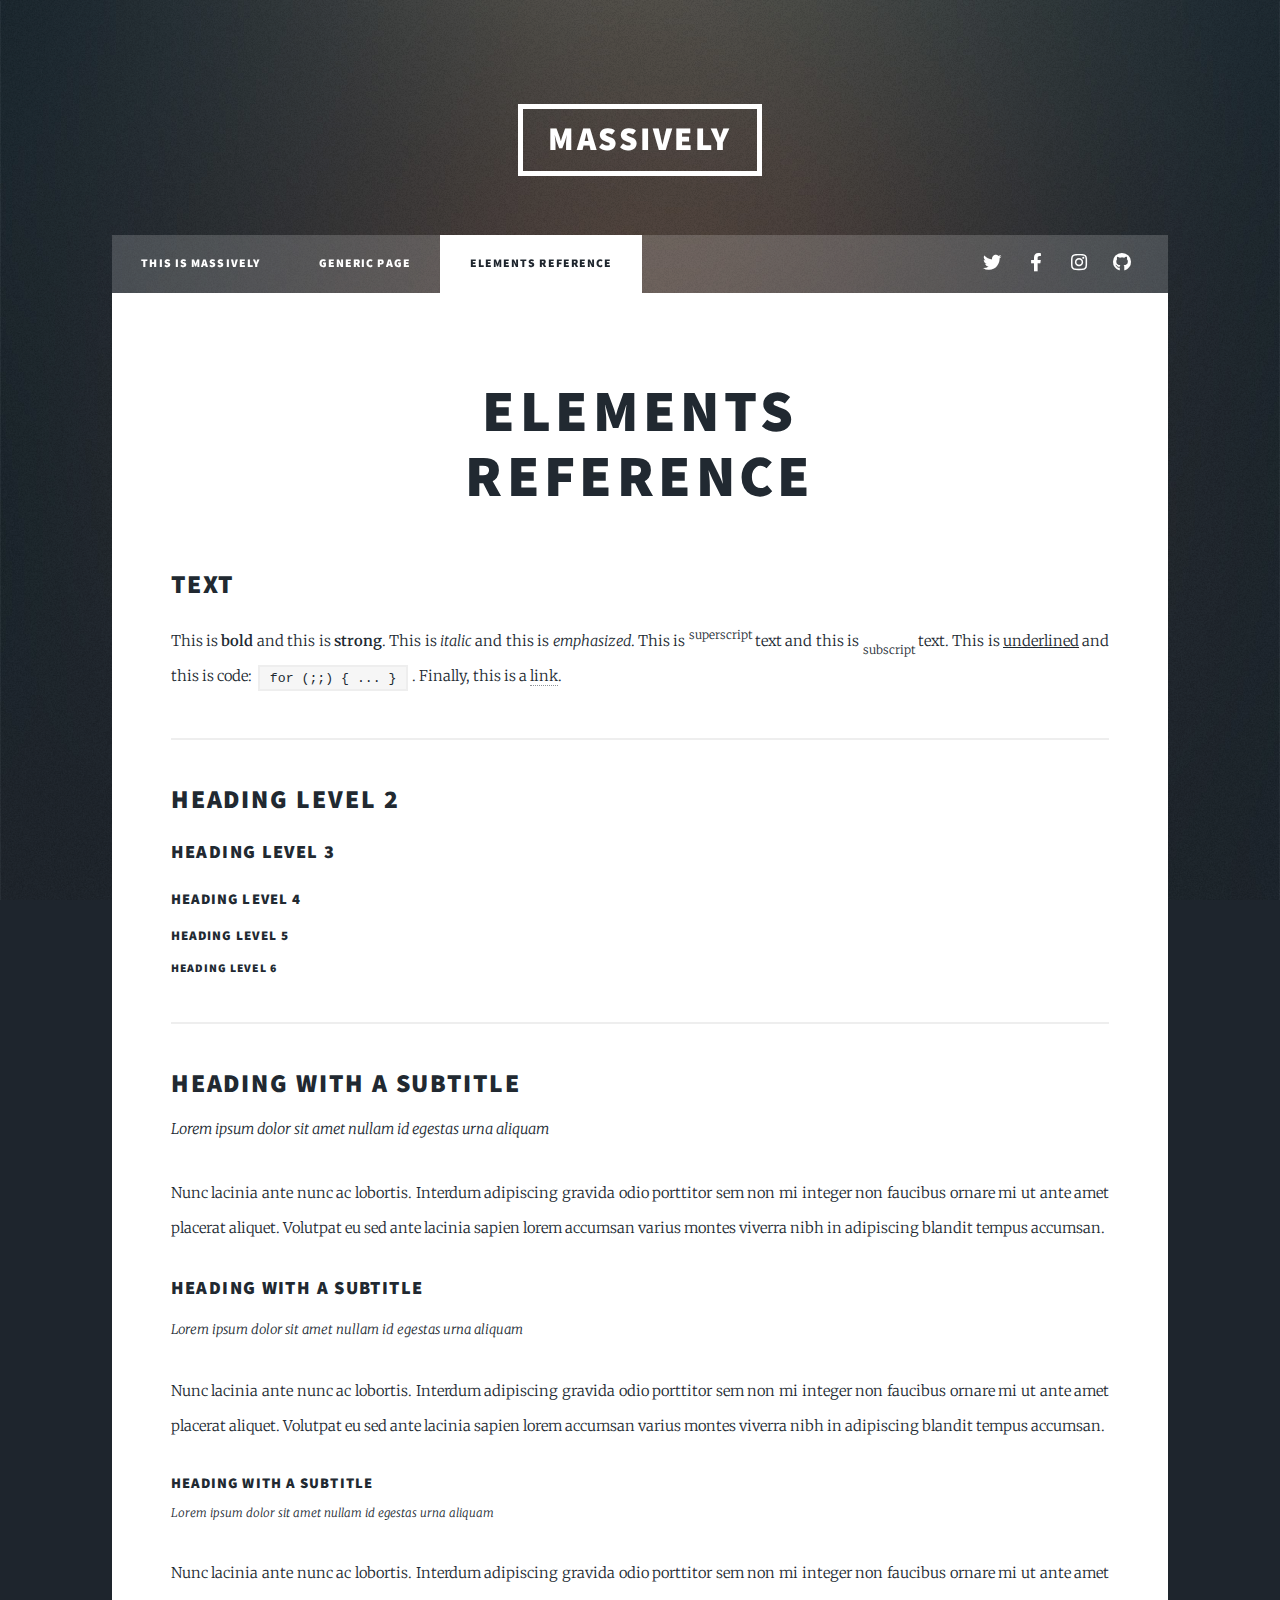
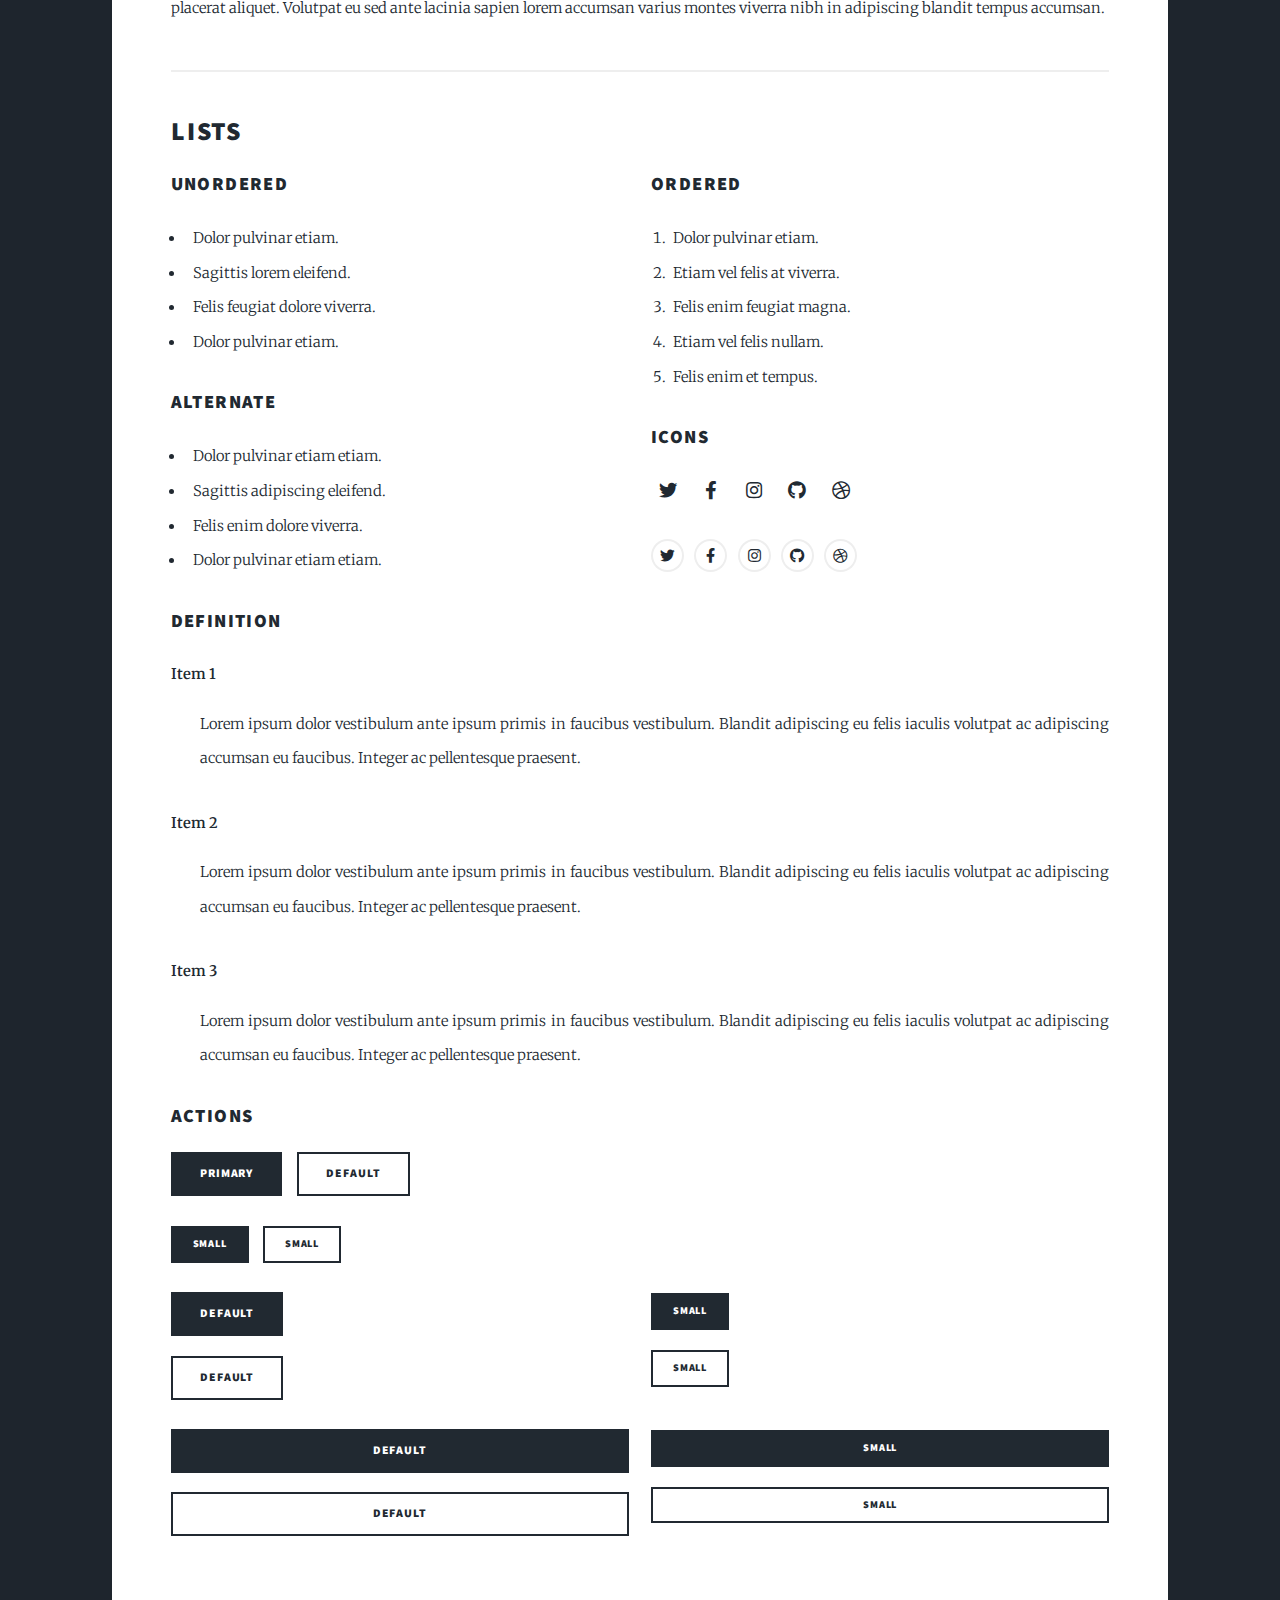
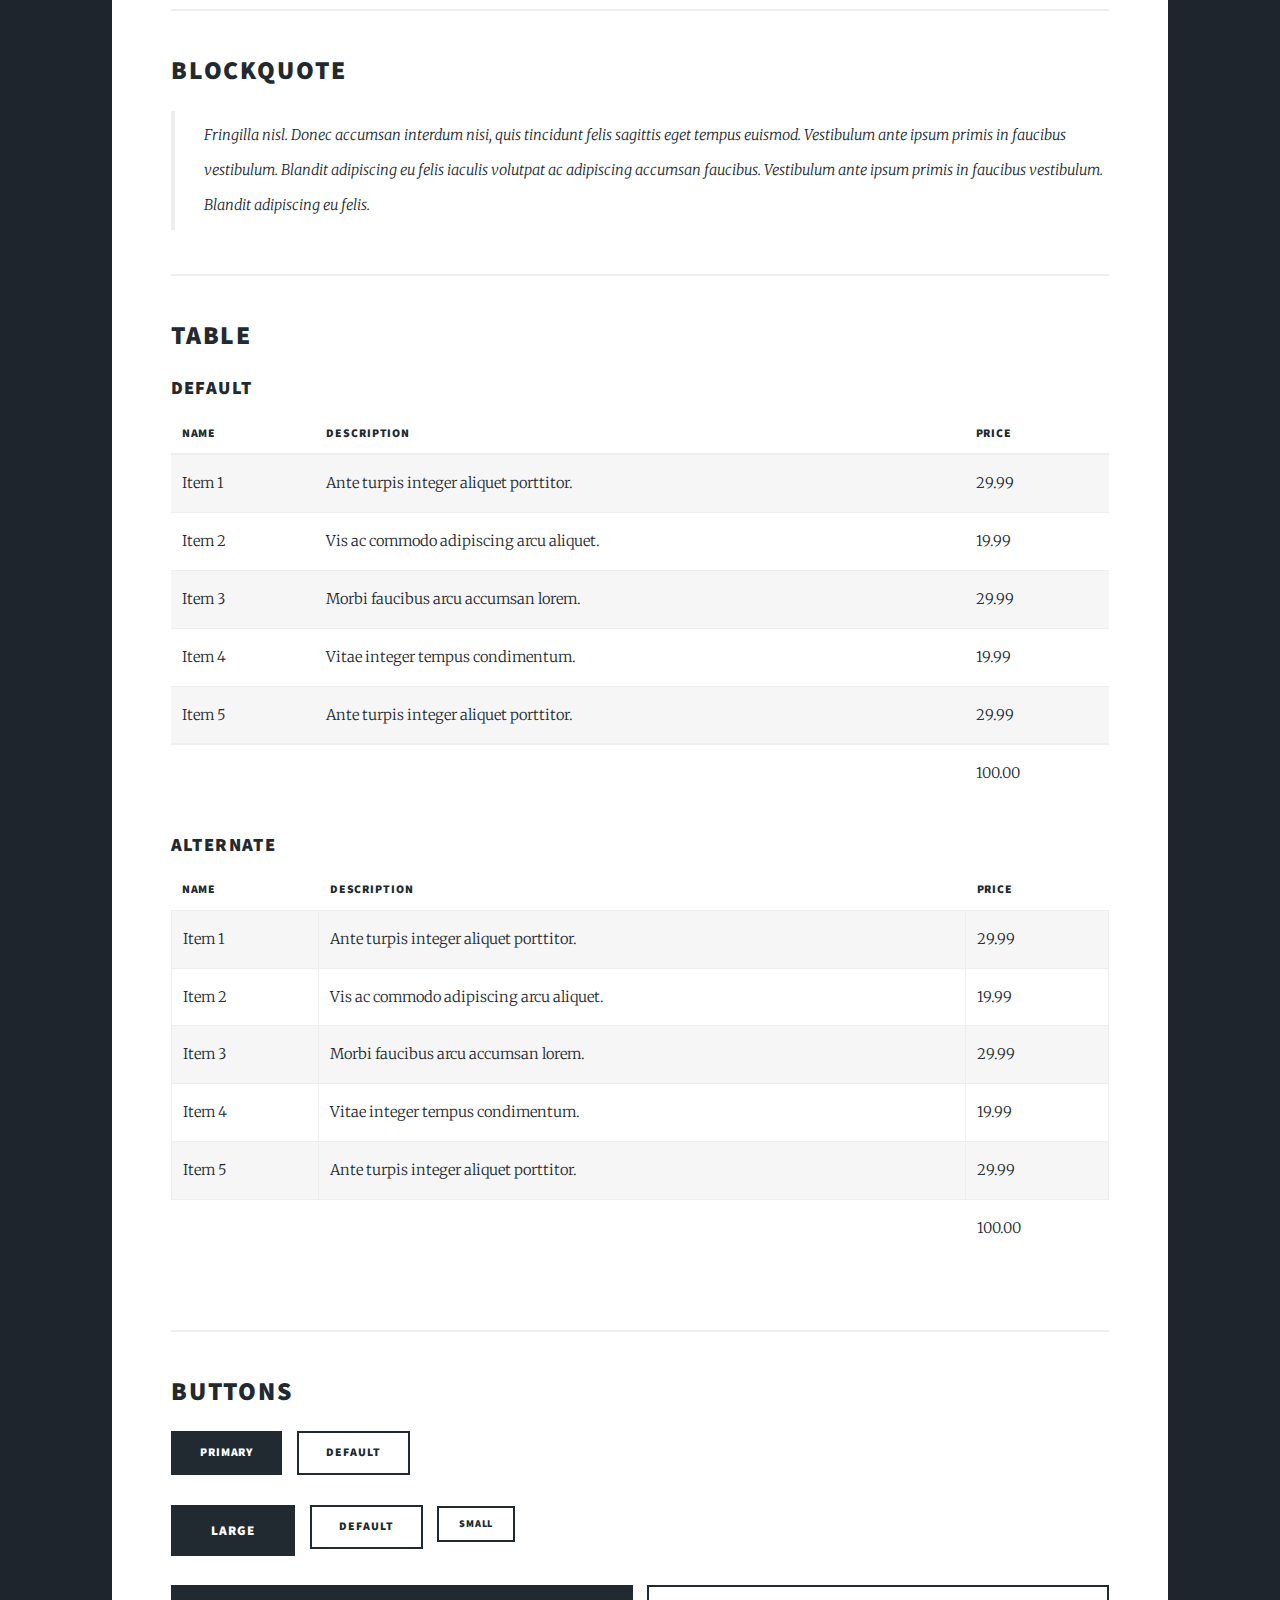
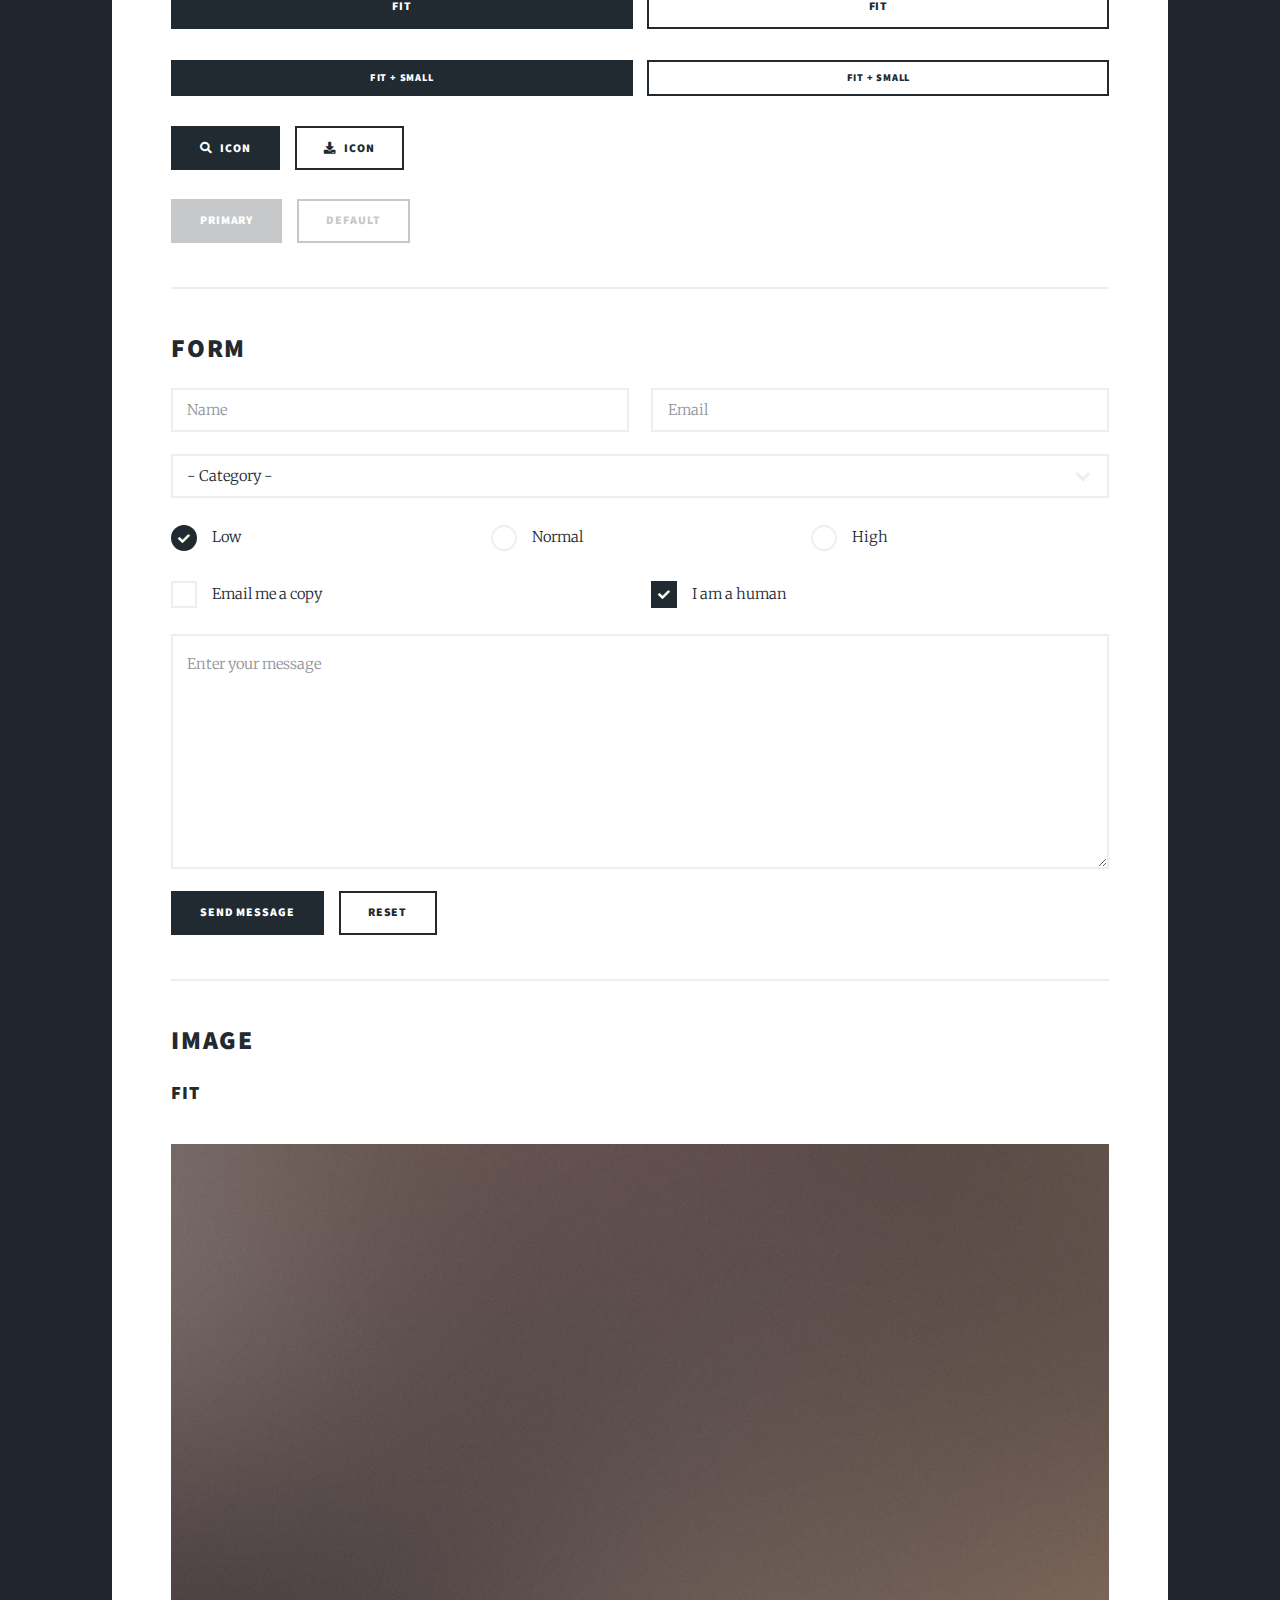
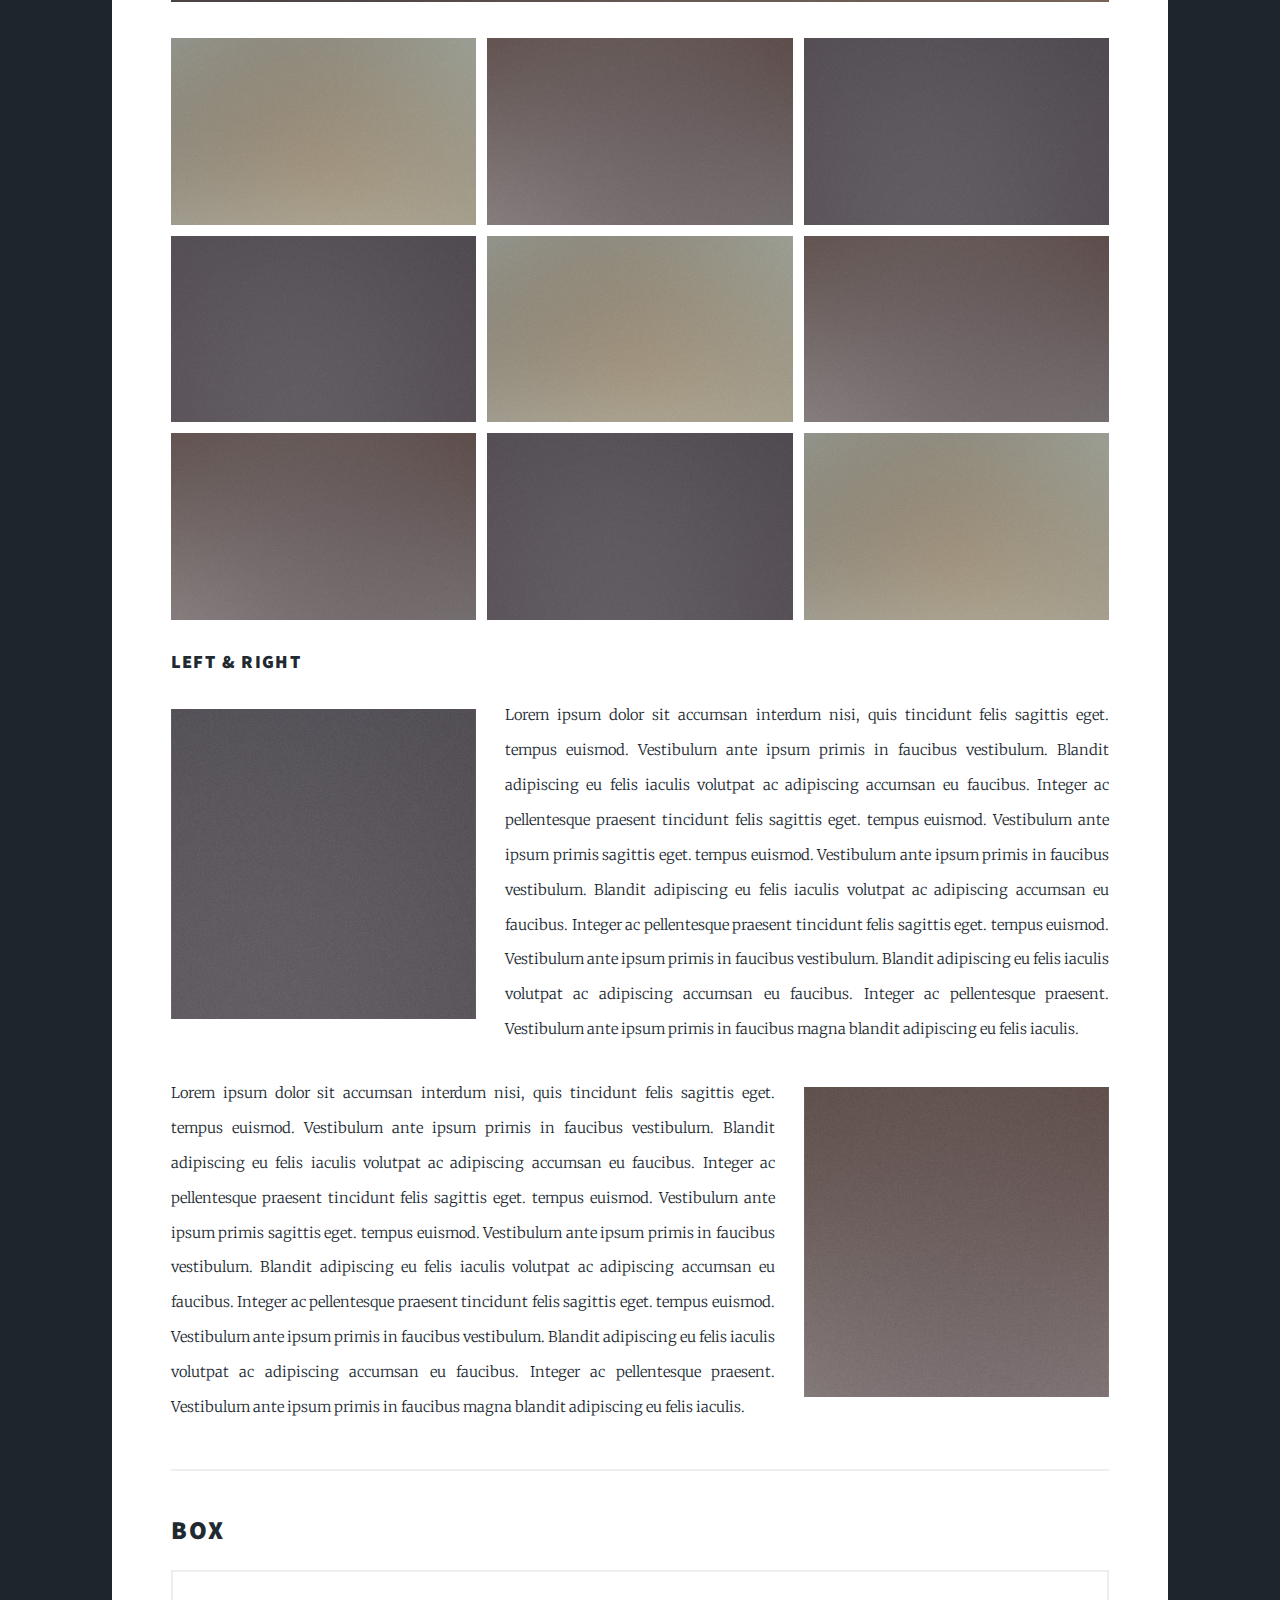
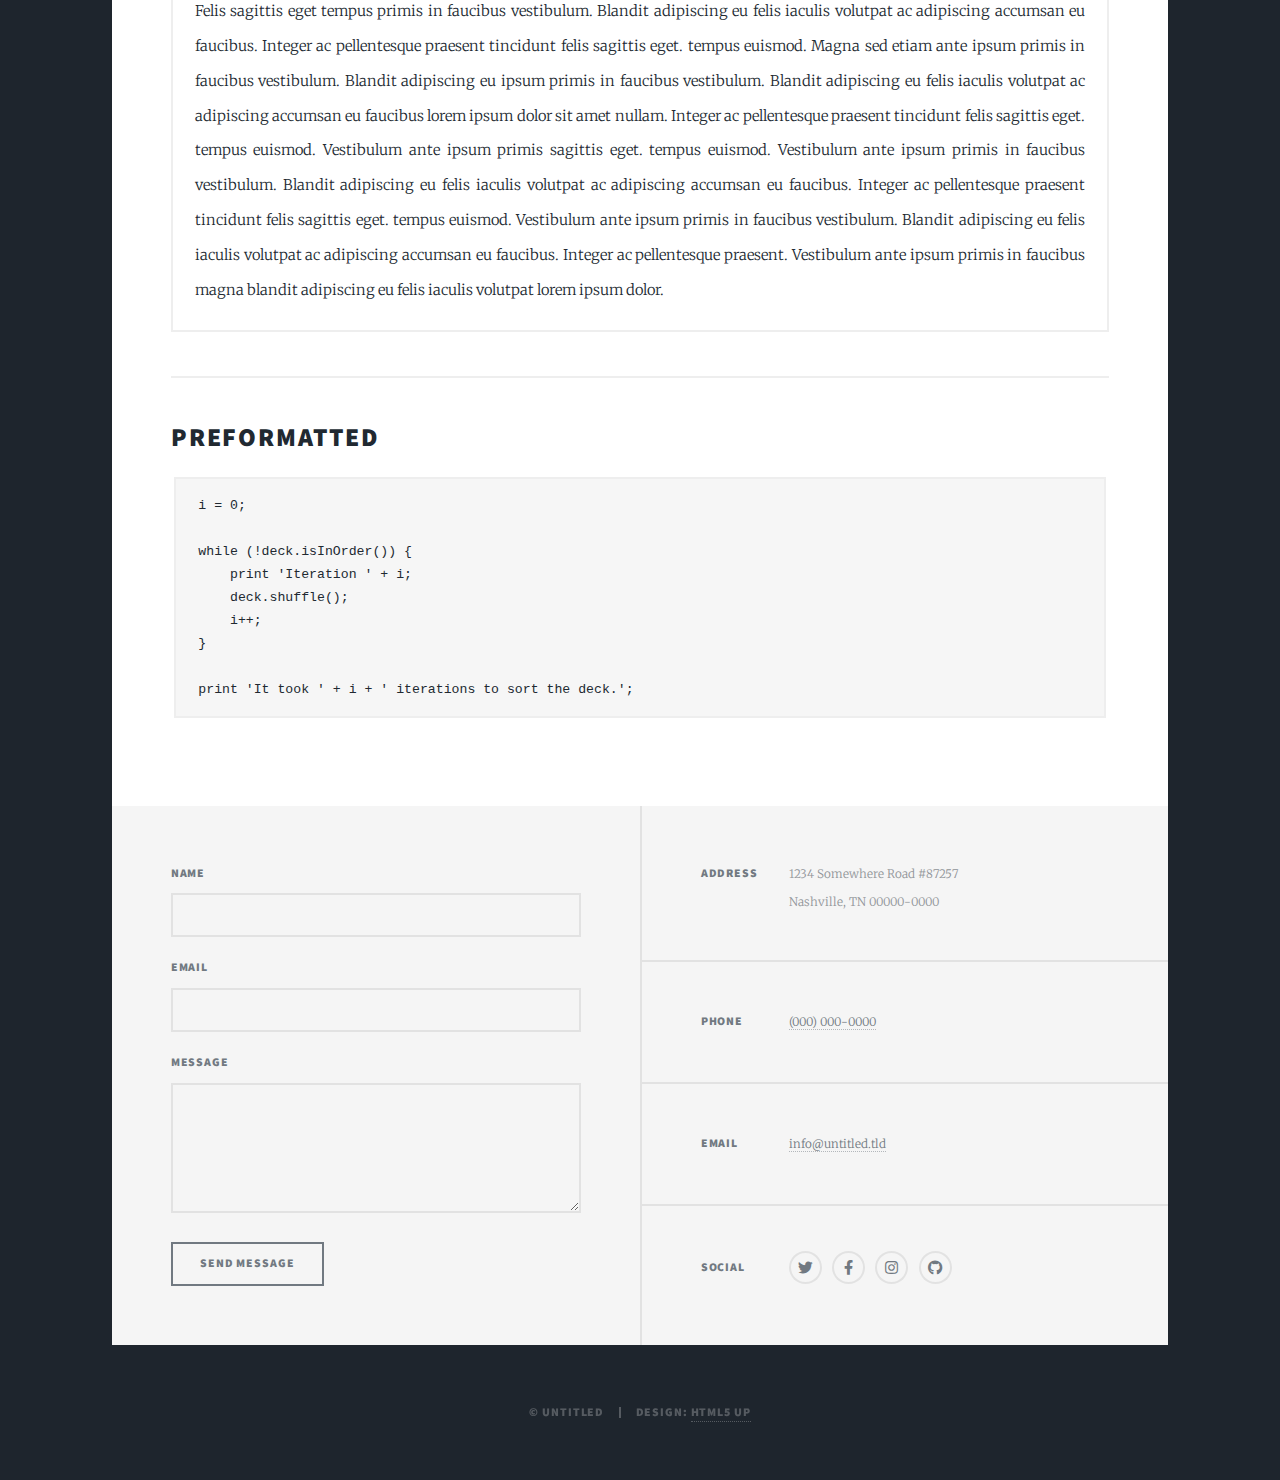
==== elements.html @ 0cedd5e0 "rebase" ====
<!DOCTYPE HTML>
<!--
	Massively by HTML5 UP
	html5up.net | @ajlkn
	Free for personal and commercial use under the CCA 3.0 license (html5up.net/license)
-->
<html>
	<head>
		<title>Elements Reference - Massively by HTML5 UP</title>
		<meta charset="utf-8" />
		<meta name="viewport" content="width=device-width, initial-scale=1, user-scalable=no" />
		<link rel="stylesheet" href="assets/css/main.css" />
		<noscript><link rel="stylesheet" href="assets/css/noscript.css" /></noscript>
	</head>
	<body class="is-preload">

		<!-- Wrapper -->
			<div id="wrapper">

				<!-- Header -->
					<header id="header">
						<a href="index.html" class="logo">Massively</a>
					</header>

				<!-- Nav -->
					<nav id="nav">
						<ul class="links">
							<li><a href="index.html">This is Massively</a></li>
							<li><a href="generic.html">Generic Page</a></li>
							<li class="active"><a href="elements.html">Elements Reference</a></li>
						</ul>
						<ul class="icons">
							<li><a href="#" class="icon brands fa-twitter"><span class="label">Twitter</span></a></li>
							<li><a href="#" class="icon brands fa-facebook-f"><span class="label">Facebook</span></a></li>
							<li><a href="#" class="icon brands fa-instagram"><span class="label">Instagram</span></a></li>
							<li><a href="#" class="icon brands fa-github"><span class="label">GitHub</span></a></li>
						</ul>
					</nav>

				<!-- Main -->
					<div id="main">

						<!-- Post -->
							<section class="post">
								<header class="major">
									<h1>Elements<br />
									Reference</h1>
								</header>

								<!-- Text stuff -->
									<h2>Text</h2>
									<p>This is <b>bold</b> and this is <strong>strong</strong>. This is <i>italic</i> and this is <em>emphasized</em>.
									This is <sup>superscript</sup> text and this is <sub>subscript</sub> text.
									This is <u>underlined</u> and this is code: <code>for (;;) { ... }</code>.
									Finally, this is a <a href="#">link</a>.</p>
									<hr />
									<h2>Heading Level 2</h2>
									<h3>Heading Level 3</h3>
									<h4>Heading Level 4</h4>
									<h5>Heading Level 5</h5>
									<h6>Heading Level 6</h6>
									<hr />
									<header>
										<h2>Heading with a Subtitle</h2>
										<p>Lorem ipsum dolor sit amet nullam id egestas urna aliquam</p>
									</header>
									<p>Nunc lacinia ante nunc ac lobortis. Interdum adipiscing gravida odio porttitor sem non mi integer non faucibus ornare mi ut ante amet placerat aliquet. Volutpat eu sed ante lacinia sapien lorem accumsan varius montes viverra nibh in adipiscing blandit tempus accumsan.</p>
									<header>
										<h3>Heading with a Subtitle</h3>
										<p>Lorem ipsum dolor sit amet nullam id egestas urna aliquam</p>
									</header>
									<p>Nunc lacinia ante nunc ac lobortis. Interdum adipiscing gravida odio porttitor sem non mi integer non faucibus ornare mi ut ante amet placerat aliquet. Volutpat eu sed ante lacinia sapien lorem accumsan varius montes viverra nibh in adipiscing blandit tempus accumsan.</p>
									<header>
										<h4>Heading with a Subtitle</h4>
										<p>Lorem ipsum dolor sit amet nullam id egestas urna aliquam</p>
									</header>
									<p>Nunc lacinia ante nunc ac lobortis. Interdum adipiscing gravida odio porttitor sem non mi integer non faucibus ornare mi ut ante amet placerat aliquet. Volutpat eu sed ante lacinia sapien lorem accumsan varius montes viverra nibh in adipiscing blandit tempus accumsan.</p>

									<hr />

								<!-- Lists -->
									<h2>Lists</h2>
									<div class="row">
										<div class="col-6 col-12-small">

											<h3>Unordered</h3>
											<ul>
												<li>Dolor pulvinar etiam.</li>
												<li>Sagittis lorem eleifend.</li>
												<li>Felis feugiat dolore viverra.</li>
												<li>Dolor pulvinar etiam.</li>
											</ul>

											<h3>Alternate</h3>
											<ul class="alt">
												<li>Dolor pulvinar etiam etiam.</li>
												<li>Sagittis adipiscing eleifend.</li>
												<li>Felis enim dolore viverra.</li>
												<li>Dolor pulvinar etiam etiam.</li>
											</ul>

										</div>
										<div class="col-6 col-12-small">

											<h3>Ordered</h3>
											<ol>
												<li>Dolor pulvinar etiam.</li>
												<li>Etiam vel felis at viverra.</li>
												<li>Felis enim feugiat magna.</li>
												<li>Etiam vel felis nullam.</li>
												<li>Felis enim et tempus.</li>
											</ol>

											<h3>Icons</h3>
											<ul class="icons">
												<li><a href="#" class="icon brands fa-twitter"><span class="label">Twitter</span></a></li>
												<li><a href="#" class="icon brands fa-facebook-f"><span class="label">Facebook</span></a></li>
												<li><a href="#" class="icon brands fa-instagram"><span class="label">Instagram</span></a></li>
												<li><a href="#" class="icon brands fa-github"><span class="label">Github</span></a></li>
												<li><a href="#" class="icon brands fa-dribbble"><span class="label">Dribbble</span></a></li>
											</ul>
											<ul class="icons alt">
												<li><a href="#" class="icon brands alt fa-twitter"><span class="label">Twitter</span></a></li>
												<li><a href="#" class="icon brands alt fa-facebook-f"><span class="label">Facebook</span></a></li>
												<li><a href="#" class="icon brands alt fa-instagram"><span class="label">Instagram</span></a></li>
												<li><a href="#" class="icon brands alt fa-github"><span class="label">Github</span></a></li>
												<li><a href="#" class="icon brands alt fa-dribbble"><span class="label">Dribbble</span></a></li>
											</ul>

										</div>
									</div>
									<h3>Definition</h3>
									<dl>
										<dt>Item 1</dt>
										<dd>
											<p>Lorem ipsum dolor vestibulum ante ipsum primis in faucibus vestibulum. Blandit adipiscing eu felis iaculis volutpat ac adipiscing accumsan eu faucibus. Integer ac pellentesque praesent.</p>
										</dd>
										<dt>Item 2</dt>
										<dd>
											<p>Lorem ipsum dolor vestibulum ante ipsum primis in faucibus vestibulum. Blandit adipiscing eu felis iaculis volutpat ac adipiscing accumsan eu faucibus. Integer ac pellentesque praesent.</p>
										</dd>
										<dt>Item 3</dt>
										<dd>
											<p>Lorem ipsum dolor vestibulum ante ipsum primis in faucibus vestibulum. Blandit adipiscing eu felis iaculis volutpat ac adipiscing accumsan eu faucibus. Integer ac pellentesque praesent.</p>
										</dd>
									</dl>

									<h3>Actions</h3>
									<ul class="actions">
										<li><a href="#" class="button primary">Primary</a></li>
										<li><a href="#" class="button">Default</a></li>
									</ul>
									<ul class="actions small">
										<li><a href="#" class="button primary small">Small</a></li>
										<li><a href="#" class="button small">Small</a></li>
									</ul>
									<div class="row">
										<div class="col-6 col-12-small">
											<ul class="actions stacked">
												<li><a href="#" class="button primary">Default</a></li>
												<li><a href="#" class="button">Default</a></li>
											</ul>
										</div>
										<div class="col-6 col-12-small">
											<ul class="actions stacked">
												<li><a href="#" class="button primary small">Small</a></li>
												<li><a href="#" class="button small">Small</a></li>
											</ul>
										</div>
									</div>
									<div class="row">
										<div class="col-6 col-12-small">
											<ul class="actions stacked">
												<li><a href="#" class="button primary fit">Default</a></li>
												<li><a href="#" class="button fit">Default</a></li>
											</ul>
										</div>
										<div class="col-6 col-12-small">
											<ul class="actions stacked">
												<li><a href="#" class="button primary small fit">Small</a></li>
												<li><a href="#" class="button small fit">Small</a></li>
											</ul>
										</div>
									</div>

									<hr />

								<!-- Blockquote -->
									<h2>Blockquote</h2>
									<blockquote>Fringilla nisl. Donec accumsan interdum nisi, quis tincidunt felis sagittis eget tempus euismod. Vestibulum ante ipsum primis in faucibus vestibulum. Blandit adipiscing eu felis iaculis volutpat ac adipiscing accumsan faucibus. Vestibulum ante ipsum primis in faucibus vestibulum. Blandit adipiscing eu felis.</blockquote>

									<hr />

								<!-- Table -->
									<h2>Table</h2>

									<h3>Default</h3>
									<div class="table-wrapper">
										<table>
											<thead>
												<tr>
													<th>Name</th>
													<th>Description</th>
													<th>Price</th>
												</tr>
											</thead>
											<tbody>
												<tr>
													<td>Item 1</td>
													<td>Ante turpis integer aliquet porttitor.</td>
													<td>29.99</td>
												</tr>
												<tr>
													<td>Item 2</td>
													<td>Vis ac commodo adipiscing arcu aliquet.</td>
													<td>19.99</td>
												</tr>
												<tr>
													<td>Item 3</td>
													<td> Morbi faucibus arcu accumsan lorem.</td>
													<td>29.99</td>
												</tr>
												<tr>
													<td>Item 4</td>
													<td>Vitae integer tempus condimentum.</td>
													<td>19.99</td>
												</tr>
												<tr>
													<td>Item 5</td>
													<td>Ante turpis integer aliquet porttitor.</td>
													<td>29.99</td>
												</tr>
											</tbody>
											<tfoot>
												<tr>
													<td colspan="2"></td>
													<td>100.00</td>
												</tr>
											</tfoot>
										</table>
									</div>

									<h3>Alternate</h3>
									<div class="table-wrapper">
										<table class="alt">
											<thead>
												<tr>
													<th>Name</th>
													<th>Description</th>
													<th>Price</th>
												</tr>
											</thead>
											<tbody>
												<tr>
													<td>Item 1</td>
													<td>Ante turpis integer aliquet porttitor.</td>
													<td>29.99</td>
												</tr>
												<tr>
													<td>Item 2</td>
													<td>Vis ac commodo adipiscing arcu aliquet.</td>
													<td>19.99</td>
												</tr>
												<tr>
													<td>Item 3</td>
													<td> Morbi faucibus arcu accumsan lorem.</td>
													<td>29.99</td>
												</tr>
												<tr>
													<td>Item 4</td>
													<td>Vitae integer tempus condimentum.</td>
													<td>19.99</td>
												</tr>
												<tr>
													<td>Item 5</td>
													<td>Ante turpis integer aliquet porttitor.</td>
													<td>29.99</td>
												</tr>
											</tbody>
											<tfoot>
												<tr>
													<td colspan="2"></td>
													<td>100.00</td>
												</tr>
											</tfoot>
										</table>
									</div>

									<hr />

								<!-- Buttons -->
									<h2>Buttons</h2>
									<ul class="actions">
										<li><a href="#" class="button primary">Primary</a></li>
										<li><a href="#" class="button">Default</a></li>
									</ul>
									<ul class="actions">
										<li><a href="#" class="button primary large">Large</a></li>
										<li><a href="#" class="button">Default</a></li>
										<li><a href="#" class="button small">Small</a></li>
									</ul>
									<ul class="actions fit">
										<li><a href="#" class="button primary fit">Fit</a></li>
										<li><a href="#" class="button fit">Fit</a></li>
									</ul>
									<ul class="actions fit small">
										<li><a href="#" class="button primary fit small">Fit + Small</a></li>
										<li><a href="#" class="button fit small">Fit + Small</a></li>
									</ul>
									<ul class="actions">
										<li><a href="#" class="button primary icon solid fa-search">Icon</a></li>
										<li><a href="#" class="button icon solid fa-download">Icon</a></li>
									</ul>
									<ul class="actions">
										<li><span class="button primary disabled">Primary</span></li>
										<li><span class="button disabled">Default</span></li>
									</ul>

									<hr />

								<!-- Form -->
									<h2>Form</h2>

									<form method="post" action="#">
										<div class="row gtr-uniform">
											<div class="col-6 col-12-xsmall">
												<input type="text" name="demo-name" id="demo-name" value="" placeholder="Name" />
											</div>
											<div class="col-6 col-12-xsmall">
												<input type="email" name="demo-email" id="demo-email" value="" placeholder="Email" />
											</div>
											<!-- Break -->
											<div class="col-12">
												<select name="demo-category" id="demo-category">
													<option value="">- Category -</option>
													<option value="1">Manufacturing</option>
													<option value="1">Shipping</option>
													<option value="1">Administration</option>
													<option value="1">Human Resources</option>
												</select>
											</div>
											<!-- Break -->
											<div class="col-4 col-12-small">
												<input type="radio" id="demo-priority-low" name="demo-priority" checked>
												<label for="demo-priority-low">Low</label>
											</div>
											<div class="col-4 col-12-small">
												<input type="radio" id="demo-priority-normal" name="demo-priority">
												<label for="demo-priority-normal">Normal</label>
											</div>
											<div class="col-4 col-12-small">
												<input type="radio" id="demo-priority-high" name="demo-priority">
												<label for="demo-priority-high">High</label>
											</div>
											<!-- Break -->
											<div class="col-6 col-12-small">
												<input type="checkbox" id="demo-copy" name="demo-copy">
												<label for="demo-copy">Email me a copy</label>
											</div>
											<div class="col-6 col-12-small">
												<input type="checkbox" id="demo-human" name="demo-human" checked>
												<label for="demo-human">I am a human</label>
											</div>
											<!-- Break -->
											<div class="col-12">
												<textarea name="demo-message" id="demo-message" placeholder="Enter your message" rows="6"></textarea>
											</div>
											<!-- Break -->
											<div class="col-12">
												<ul class="actions">
													<li><input type="submit" value="Send Message" class="primary" /></li>
													<li><input type="reset" value="Reset" /></li>
												</ul>
											</div>
										</div>
									</form>

									<hr />

								<!-- Image -->
									<h2>Image</h2>

									<h3>Fit</h3>
									<span class="image fit"><img src="images/pic01.jpg" alt="" /></span>
									<div class="box alt">
										<div class="row gtr-50 gtr-uniform">
											<div class="col-4"><span class="image fit"><img src="images/pic02.jpg" alt="" /></span></div>
											<div class="col-4"><span class="image fit"><img src="images/pic03.jpg" alt="" /></span></div>
											<div class="col-4"><span class="image fit"><img src="images/pic04.jpg" alt="" /></span></div>
											<!-- Break -->
											<div class="col-4"><span class="image fit"><img src="images/pic04.jpg" alt="" /></span></div>
											<div class="col-4"><span class="image fit"><img src="images/pic02.jpg" alt="" /></span></div>
											<div class="col-4"><span class="image fit"><img src="images/pic03.jpg" alt="" /></span></div>
											<!-- Break -->
											<div class="col-4"><span class="image fit"><img src="images/pic03.jpg" alt="" /></span></div>
											<div class="col-4"><span class="image fit"><img src="images/pic04.jpg" alt="" /></span></div>
											<div class="col-4"><span class="image fit"><img src="images/pic02.jpg" alt="" /></span></div>
										</div>
									</div>

									<h3>Left &amp; Right</h3>
									<p><span class="image left"><img src="images/pic08.jpg" alt="" /></span>Lorem ipsum dolor sit accumsan interdum nisi, quis tincidunt felis sagittis eget. tempus euismod. Vestibulum ante ipsum primis in faucibus vestibulum. Blandit adipiscing eu felis iaculis volutpat ac adipiscing accumsan eu faucibus. Integer ac pellentesque praesent tincidunt felis sagittis eget. tempus euismod. Vestibulum ante ipsum primis sagittis eget. tempus euismod. Vestibulum ante ipsum primis in faucibus vestibulum. Blandit adipiscing eu felis iaculis volutpat ac adipiscing accumsan eu faucibus. Integer ac pellentesque praesent tincidunt felis sagittis eget. tempus euismod. Vestibulum ante ipsum primis in faucibus vestibulum. Blandit adipiscing eu felis iaculis volutpat ac adipiscing accumsan eu faucibus. Integer ac pellentesque praesent. Vestibulum ante ipsum primis in faucibus magna blandit adipiscing eu felis iaculis.</p>
									<p><span class="image right"><img src="images/pic09.jpg" alt="" /></span>Lorem ipsum dolor sit accumsan interdum nisi, quis tincidunt felis sagittis eget. tempus euismod. Vestibulum ante ipsum primis in faucibus vestibulum. Blandit adipiscing eu felis iaculis volutpat ac adipiscing accumsan eu faucibus. Integer ac pellentesque praesent tincidunt felis sagittis eget. tempus euismod. Vestibulum ante ipsum primis sagittis eget. tempus euismod. Vestibulum ante ipsum primis in faucibus vestibulum. Blandit adipiscing eu felis iaculis volutpat ac adipiscing accumsan eu faucibus. Integer ac pellentesque praesent tincidunt felis sagittis eget. tempus euismod. Vestibulum ante ipsum primis in faucibus vestibulum. Blandit adipiscing eu felis iaculis volutpat ac adipiscing accumsan eu faucibus. Integer ac pellentesque praesent. Vestibulum ante ipsum primis in faucibus magna blandit adipiscing eu felis iaculis.</p>

									<hr />

								<!-- Box -->
									<h2>Box</h2>
									<div class="box">
										<p>Felis sagittis eget tempus primis in faucibus vestibulum. Blandit adipiscing eu felis iaculis volutpat ac adipiscing accumsan eu faucibus. Integer ac pellentesque praesent tincidunt felis sagittis eget. tempus euismod. Magna sed etiam ante ipsum primis in faucibus vestibulum. Blandit adipiscing eu ipsum primis in faucibus vestibulum. Blandit adipiscing eu felis iaculis volutpat ac adipiscing accumsan eu faucibus lorem ipsum dolor sit amet nullam. Integer ac pellentesque praesent tincidunt felis sagittis eget. tempus euismod. Vestibulum ante ipsum primis sagittis eget. tempus euismod. Vestibulum ante ipsum primis in faucibus vestibulum. Blandit adipiscing eu felis iaculis volutpat ac adipiscing accumsan eu faucibus. Integer ac pellentesque praesent tincidunt felis sagittis eget. tempus euismod. Vestibulum ante ipsum primis in faucibus vestibulum. Blandit adipiscing eu felis iaculis volutpat ac adipiscing accumsan eu faucibus. Integer ac pellentesque praesent. Vestibulum ante ipsum primis in faucibus magna blandit adipiscing eu felis iaculis volutpat lorem ipsum dolor.</p>
									</div>

									<hr />

								<!-- Preformatted Code -->
									<h2>Preformatted</h2>
									<pre><code>i = 0;

while (!deck.isInOrder()) {
    print 'Iteration ' + i;
    deck.shuffle();
    i++;
}

print 'It took ' + i + ' iterations to sort the deck.';
</code></pre>

							</section>

					</div>

				<!-- Footer -->
					<footer id="footer">
						<section>
							<form method="post" action="#">
								<div class="fields">
									<div class="field">
										<label for="name">Name</label>
										<input type="text" name="name" id="name" />
									</div>
									<div class="field">
										<label for="email">Email</label>
										<input type="text" name="email" id="email" />
									</div>
									<div class="field">
										<label for="message">Message</label>
										<textarea name="message" id="message" rows="3"></textarea>
									</div>
								</div>
								<ul class="actions">
									<li><input type="submit" value="Send Message" /></li>
								</ul>
							</form>
						</section>
						<section class="split contact">
							<section class="alt">
								<h3>Address</h3>
								<p>1234 Somewhere Road #87257<br />
								Nashville, TN 00000-0000</p>
							</section>
							<section>
								<h3>Phone</h3>
								<p><a href="#">(000) 000-0000</a></p>
							</section>
							<section>
								<h3>Email</h3>
								<p><a href="#">info@untitled.tld</a></p>
							</section>
							<section>
								<h3>Social</h3>
								<ul class="icons alt">
									<li><a href="#" class="icon brands alt fa-twitter"><span class="label">Twitter</span></a></li>
									<li><a href="#" class="icon brands alt fa-facebook-f"><span class="label">Facebook</span></a></li>
									<li><a href="#" class="icon brands alt fa-instagram"><span class="label">Instagram</span></a></li>
									<li><a href="#" class="icon brands alt fa-github"><span class="label">GitHub</span></a></li>
								</ul>
							</section>
						</section>
					</footer>

				<!-- Copyright -->
					<div id="copyright">
						<ul><li>&copy; Untitled</li><li>Design: <a href="https://html5up.net">HTML5 UP</a></li></ul>
					</div>

			</div>

		<!-- Scripts -->
			<script src="assets/js/jquery.min.js"></script>
			<script src="assets/js/jquery.scrollex.min.js"></script>
			<script src="assets/js/jquery.scrolly.min.js"></script>
			<script src="assets/js/browser.min.js"></script>
			<script src="assets/js/breakpoints.min.js"></script>
			<script src="assets/js/util.js"></script>
			<script src="assets/js/main.js"></script>

	</body>
</html>
---- assets/css/main.css ----
@import url(fontawesome-all.min.css);
@import url("https://fonts.googleapis.com/css?family=Merriweather:300,700,300italic,700italic|Source+Sans+Pro:900");

/*
	Massively by HTML5 UP
	html5up.net | @ajlkn
	Free for personal and commercial use under the CCA 3.0 license (html5up.net/license)
*/

html, body, div, span, applet, object,
iframe, h1, h2, h3, h4, h5, h6, p, blockquote,
pre, a, abbr, acronym, address, big, cite,
code, del, dfn, em, img, ins, kbd, q, s, samp,
small, strike, strong, sub, sup, tt, var, b,
u, i, center, dl, dt, dd, ol, ul, li, fieldset,
form, label, legend, table, caption, tbody,
tfoot, thead, tr, th, td, article, aside,
canvas, details, embed, figure, figcaption,
footer, header, hgroup, menu, nav, output, ruby,
section, summary, time, mark, audio, video {
	margin: 0;
	padding: 0;
	border: 0;
	font-size: 100%;
	font: inherit;
	vertical-align: baseline;}

article, aside, details, figcaption, figure,
footer, header, hgroup, menu, nav, section {
	display: block;}

body {
	line-height: 1;
}

ol, ul {
	list-style: none;
}

blockquote, q {
	quotes: none;
}

	blockquote:before, blockquote:after, q:before, q:after {
		content: '';
		content: none;
	}

table {
	border-collapse: collapse;
	border-spacing: 0;
}

body {
	-webkit-text-size-adjust: none;
}

mark {
	background-color: transparent;
	color: inherit;
}

input::-moz-focus-inner {
	border: 0;
	padding: 0;
}

input, select, textarea {
	-moz-appearance: none;
	-webkit-appearance: none;
	-ms-appearance: none;
	appearance: none;
}

/* Basic */

	@-ms-viewport {
		width: device-width;
	}

	body {
		-ms-overflow-style: scrollbar;
	}

	@media screen and (max-width: 480px) {

		html, body {
			min-width: 320px;
		}

	}

	html {
		box-sizing: border-box;
	}

	*, *:before, *:after {
		box-sizing: inherit;
	}

	body {
		background-color: #1e252d;
	}

		body.is-preload *, body.is-preload *:before, body.is-preload *:after {
			-moz-animation: none !important;
			-webkit-animation: none !important;
			-ms-animation: none !important;
			animation: none !important;
			-moz-transition: none !important;
			-webkit-transition: none !important;
			-ms-transition: none !important;
			transition: none !important;
		}

/* Type */

	html {
		font-size: 16pt;
	}

		@media screen and (max-width: 1680px) {

			html {
				font-size: 12pt;
			}

		}

		@media screen and (max-width: 1280px) {

			html {
				font-size: 11pt;
			}

		}

		@media screen and (max-width: 360px) {

			html {
				font-size: 10pt;
			}

		}

	body {
		color: #212931;
	}

	body, input, select, textarea {
		font-family: "Merriweather", Georgia, serif;
		font-weight: 300;
		font-size: 1rem;
		line-height: 2.375;
	}

	a {
		-moz-transition: color 0.2s ease-in-out, background-color 0.2s ease-in-out, border-color 0.2s ease-in-out, box-shadow 0.2s ease-in-out;
		-webkit-transition: color 0.2s ease-in-out, background-color 0.2s ease-in-out, border-color 0.2s ease-in-out, box-shadow 0.2s ease-in-out;
		-ms-transition: color 0.2s ease-in-out, background-color 0.2s ease-in-out, border-color 0.2s ease-in-out, box-shadow 0.2s ease-in-out;
		transition: color 0.2s ease-in-out, background-color 0.2s ease-in-out, border-color 0.2s ease-in-out, box-shadow 0.2s ease-in-out;
		border-bottom: dotted 1px;
		text-decoration: none;
	}

		a:hover {
			border-bottom-color: transparent;
		}

	strong, b {
		font-weight: 600;
	}

	em, i {
		font-style: italic;
	}

	p {
		text-align: justify;
		margin: 0 0 2rem 0;
	}

	h1, h2, h3, h4, h5, h6 {
		font-family: "Source Sans Pro", Helvetica, sans-serif;
		font-weight: 900;
		line-height: 1.5;
		letter-spacing: 0.075em;
		text-transform: uppercase;
		margin: 0 0 1rem 0;
	}

		h1 a, h2 a, h3 a, h4 a, h5 a, h6 a {
			border-bottom: 0;
			color: inherit;
			text-decoration: none;
		}

	h1 {
		font-size: 4rem;
		line-height: 1.1;
		margin: 0 0 2rem 0;
	}

	h2 {
		font-size: 1.75rem;
		line-height: 1.3;
		margin: 0 0 1.5rem 0;
	}

	h3 {
		font-size: 1.25rem;
		margin: 0 0 1.5rem 0;
	}

	h4 {
		font-size: 1rem;
	}

	h5 {
		font-size: 0.9rem;
	}

	h6 {
		font-size: 0.8rem;
	}

	sub {
		font-size: 0.8rem;
		position: relative;
		top: 0.5rem;
	}

	sup {
		font-size: 0.8rem;
		position: relative;
		top: -0.5rem;
	}

	blockquote {
		border-left: solid 4px;
		font-style: italic;
		margin: 0 0 2rem 0;
		padding: 0.5rem 0 0.5rem 2rem;
	}

	code {
		border: solid 2px;
		font-family: "Courier New", monospace;
		font-size: 0.9rem;
		margin: 0 0.25rem;
		padding: 0.25rem 0.65rem;
	}

	pre {
		-webkit-overflow-scrolling: touch;
		font-family: "Courier New", monospace;
		font-size: 0.9rem;
		margin: 0 0 2rem 0;
	}

		pre code {
			display: block;
			line-height: 1.75;
			padding: 1rem 1.5rem;
			overflow-x: auto;
		}

	hr {
		border: 0;
		border-bottom: solid 2px;
		margin: 3rem 0;
	}

		hr.major {
			margin: 5rem 0;
		}

	.align-left {
		text-align: left;
	}

	.align-center {
		text-align: center;
	}

	.align-right {
		text-align: right;
	}

	input, select, textarea {
		color: #212931;
	}

	a {
		color: #212931;
		border-bottom-color: rgba(33, 41, 49, 0.5);
	}

		a:hover {
			border-bottom-color: transparent;
			color: #18bfef !important;
		}

	strong, b {
		color: #212931;
	}

	h1, h2, h3, h4, h5, h6 {
		color: #212931;
	}

	blockquote {
		border-left-color: #eeeeee;
	}

	code {
		background: rgba(220, 220, 220, 0.25);
		border-color: #eeeeee;
	}

	hr {
		border-bottom-color: #eeeeee;
	}

/* Row */

	.row {
		display: flex;
		flex-wrap: wrap;
		box-sizing: border-box;
		align-items: stretch;
	}

		.row > * {
			box-sizing: border-box;
		}

		.row.gtr-uniform > * > :last-child {
			margin-bottom: 0;
		}

		.row.aln-left {
			justify-content: flex-start;
		}

		.row.aln-center {
			justify-content: center;
		}

		.row.aln-right {
			justify-content: flex-end;
		}

		.row.aln-top {
			align-items: flex-start;
		}

		.row.aln-middle {
			align-items: center;
		}

		.row.aln-bottom {
			align-items: flex-end;
		}

		.row > .imp {
			order: -1;
		}

		.row > .col-1 {
			width: 8.33333%;
		}

		.row > .off-1 {
			margin-left: 8.33333%;
		}

		.row > .col-2 {
			width: 16.66667%;
		}

		.row > .off-2 {
			margin-left: 16.66667%;
		}

		.row > .col-3 {
			width: 25%;
		}

		.row > .off-3 {
			margin-left: 25%;
		}

		.row > .col-4 {
			width: 33.33333%;
		}

		.row > .off-4 {
			margin-left: 33.33333%;
		}

		.row > .col-5 {
			width: 41.66667%;
		}

		.row > .off-5 {
			margin-left: 41.66667%;
		}

		.row > .col-6 {
			width: 50%;
		}

		.row > .off-6 {
			margin-left: 50%;
		}

		.row > .col-7 {
			width: 58.33333%;
		}

		.row > .off-7 {
			margin-left: 58.33333%;
		}

		.row > .col-8 {
			width: 66.66667%;
		}

		.row > .off-8 {
			margin-left: 66.66667%;
		}

		.row > .col-9 {
			width: 75%;
		}

		.row > .off-9 {
			margin-left: 75%;
		}

		.row > .col-10 {
			width: 83.33333%;
		}

		.row > .off-10 {
			margin-left: 83.33333%;
		}

		.row > .col-11 {
			width: 91.66667%;
		}

		.row > .off-11 {
			margin-left: 91.66667%;
		}

		.row > .col-12 {
			width: 100%;
		}

		.row > .off-12 {
			margin-left: 100%;
		}

		.row.gtr-0 {
			margin-top: 0;
			margin-left: 0rem;
		}

			.row.gtr-0 > * {
				padding: 0 0 0 0rem;
			}

			.row.gtr-0.gtr-uniform {
				margin-top: 0rem;
			}

				.row.gtr-0.gtr-uniform > * {
					padding-top: 0rem;
				}

		.row.gtr-25 {
			margin-top: 0;
			margin-left: -0.375rem;
		}

			.row.gtr-25 > * {
				padding: 0 0 0 0.375rem;
			}

			.row.gtr-25.gtr-uniform {
				margin-top: -0.375rem;
			}

				.row.gtr-25.gtr-uniform > * {
					padding-top: 0.375rem;
				}

		.row.gtr-50 {
			margin-top: 0;
			margin-left: -0.75rem;
		}

			.row.gtr-50 > * {
				padding: 0 0 0 0.75rem;
			}

			.row.gtr-50.gtr-uniform {
				margin-top: -0.75rem;
			}

				.row.gtr-50.gtr-uniform > * {
					padding-top: 0.75rem;
				}

		.row {
			margin-top: 0;
			margin-left: -1.5rem;
		}

			.row > * {
				padding: 0 0 0 1.5rem;
			}

			.row.gtr-uniform {
				margin-top: -1.5rem;
			}

				.row.gtr-uniform > * {
					padding-top: 1.5rem;
				}

		.row.gtr-150 {
			margin-top: 0;
			margin-left: -2.25rem;
		}

			.row.gtr-150 > * {
				padding: 0 0 0 2.25rem;
			}

			.row.gtr-150.gtr-uniform {
				margin-top: -2.25rem;
			}

				.row.gtr-150.gtr-uniform > * {
					padding-top: 2.25rem;
				}

		.row.gtr-200 {
			margin-top: 0;
			margin-left: -3rem;
		}

			.row.gtr-200 > * {
				padding: 0 0 0 3rem;
			}

			.row.gtr-200.gtr-uniform {
				margin-top: -3rem;
			}

				.row.gtr-200.gtr-uniform > * {
					padding-top: 3rem;
				}

		@media screen and (max-width: 1680px) {

			.row {
				display: flex;
				flex-wrap: wrap;
				box-sizing: border-box;
				align-items: stretch;
			}

				.row > * {
					box-sizing: border-box;
				}

				.row.gtr-uniform > * > :last-child {
					margin-bottom: 0;
				}

				.row.aln-left {
					justify-content: flex-start;
				}

				.row.aln-center {
					justify-content: center;
				}

				.row.aln-right {
					justify-content: flex-end;
				}

				.row.aln-top {
					align-items: flex-start;
				}

				.row.aln-middle {
					align-items: center;
				}

				.row.aln-bottom {
					align-items: flex-end;
				}

				.row > .imp-xlarge {
					order: -1;
				}

				.row > .col-1-xlarge {
					width: 8.33333%;
				}

				.row > .off-1-xlarge {
					margin-left: 8.33333%;
				}

				.row > .col-2-xlarge {
					width: 16.66667%;
				}

				.row > .off-2-xlarge {
					margin-left: 16.66667%;
				}

				.row > .col-3-xlarge {
					width: 25%;
				}

				.row > .off-3-xlarge {
					margin-left: 25%;
				}

				.row > .col-4-xlarge {
					width: 33.33333%;
				}

				.row > .off-4-xlarge {
					margin-left: 33.33333%;
				}

				.row > .col-5-xlarge {
					width: 41.66667%;
				}

				.row > .off-5-xlarge {
					margin-left: 41.66667%;
				}

				.row > .col-6-xlarge {
					width: 50%;
				}

				.row > .off-6-xlarge {
					margin-left: 50%;
				}

				.row > .col-7-xlarge {
					width: 58.33333%;
				}

				.row > .off-7-xlarge {
					margin-left: 58.33333%;
				}

				.row > .col-8-xlarge {
					width: 66.66667%;
				}

				.row > .off-8-xlarge {
					margin-left: 66.66667%;
				}

				.row > .col-9-xlarge {
					width: 75%;
				}

				.row > .off-9-xlarge {
					margin-left: 75%;
				}

				.row > .col-10-xlarge {
					width: 83.33333%;
				}

				.row > .off-10-xlarge {
					margin-left: 83.33333%;
				}

				.row > .col-11-xlarge {
					width: 91.66667%;
				}

				.row > .off-11-xlarge {
					margin-left: 91.66667%;
				}

				.row > .col-12-xlarge {
					width: 100%;
				}

				.row > .off-12-xlarge {
					margin-left: 100%;
				}

				.row.gtr-0 {
					margin-top: 0;
					margin-left: 0rem;
				}

					.row.gtr-0 > * {
						padding: 0 0 0 0rem;
					}

					.row.gtr-0.gtr-uniform {
						margin-top: 0rem;
					}

						.row.gtr-0.gtr-uniform > * {
							padding-top: 0rem;
						}

				.row.gtr-25 {
					margin-top: 0;
					margin-left: -0.375rem;
				}

					.row.gtr-25 > * {
						padding: 0 0 0 0.375rem;
					}

					.row.gtr-25.gtr-uniform {
						margin-top: -0.375rem;
					}

						.row.gtr-25.gtr-uniform > * {
							padding-top: 0.375rem;
						}

				.row.gtr-50 {
					margin-top: 0;
					margin-left: -0.75rem;
				}

					.row.gtr-50 > * {
						padding: 0 0 0 0.75rem;
					}

					.row.gtr-50.gtr-uniform {
						margin-top: -0.75rem;
					}

						.row.gtr-50.gtr-uniform > * {
							padding-top: 0.75rem;
						}

				.row {
					margin-top: 0;
					margin-left: -1.5rem;
				}

					.row > * {
						padding: 0 0 0 1.5rem;
					}

					.row.gtr-uniform {
						margin-top: -1.5rem;
					}

						.row.gtr-uniform > * {
							padding-top: 1.5rem;
						}

				.row.gtr-150 {
					margin-top: 0;
					margin-left: -2.25rem;
				}

					.row.gtr-150 > * {
						padding: 0 0 0 2.25rem;
					}

					.row.gtr-150.gtr-uniform {
						margin-top: -2.25rem;
					}

						.row.gtr-150.gtr-uniform > * {
							padding-top: 2.25rem;
						}

				.row.gtr-200 {
					margin-top: 0;
					margin-left: -3rem;
				}

					.row.gtr-200 > * {
						padding: 0 0 0 3rem;
					}

					.row.gtr-200.gtr-uniform {
						margin-top: -3rem;
					}

						.row.gtr-200.gtr-uniform > * {
							padding-top: 3rem;
						}

		}

		@media screen and (max-width: 1280px) {

			.row {
				display: flex;
				flex-wrap: wrap;
				box-sizing: border-box;
				align-items: stretch;
			}

				.row > * {
					box-sizing: border-box;
				}

				.row.gtr-uniform > * > :last-child {
					margin-bottom: 0;
				}

				.row.aln-left {
					justify-content: flex-start;
				}

				.row.aln-center {
					justify-content: center;
				}

				.row.aln-right {
					justify-content: flex-end;
				}

				.row.aln-top {
					align-items: flex-start;
				}

				.row.aln-middle {
					align-items: center;
				}

				.row.aln-bottom {
					align-items: flex-end;
				}

				.row > .imp-large {
					order: -1;
				}

				.row > .col-1-large {
					width: 8.33333%;
				}

				.row > .off-1-large {
					margin-left: 8.33333%;
				}

				.row > .col-2-large {
					width: 16.66667%;
				}

				.row > .off-2-large {
					margin-left: 16.66667%;
				}

				.row > .col-3-large {
					width: 25%;
				}

				.row > .off-3-large {
					margin-left: 25%;
				}

				.row > .col-4-large {
					width: 33.33333%;
				}

				.row > .off-4-large {
					margin-left: 33.33333%;
				}

				.row > .col-5-large {
					width: 41.66667%;
				}

				.row > .off-5-large {
					margin-left: 41.66667%;
				}

				.row > .col-6-large {
					width: 50%;
				}

				.row > .off-6-large {
					margin-left: 50%;
				}

				.row > .col-7-large {
					width: 58.33333%;
				}

				.row > .off-7-large {
					margin-left: 58.33333%;
				}

				.row > .col-8-large {
					width: 66.66667%;
				}

				.row > .off-8-large {
					margin-left: 66.66667%;
				}

				.row > .col-9-large {
					width: 75%;
				}

				.row > .off-9-large {
					margin-left: 75%;
				}

				.row > .col-10-large {
					width: 83.33333%;
				}

				.row > .off-10-large {
					margin-left: 83.33333%;
				}

				.row > .col-11-large {
					width: 91.66667%;
				}

				.row > .off-11-large {
					margin-left: 91.66667%;
				}

				.row > .col-12-large {
					width: 100%;
				}

				.row > .off-12-large {
					margin-left: 100%;
				}

				.row.gtr-0 {
					margin-top: 0;
					margin-left: 0rem;
				}

					.row.gtr-0 > * {
						padding: 0 0 0 0rem;
					}

					.row.gtr-0.gtr-uniform {
						margin-top: 0rem;
					}

						.row.gtr-0.gtr-uniform > * {
							padding-top: 0rem;
						}

				.row.gtr-25 {
					margin-top: 0;
					margin-left: -0.375rem;
				}

					.row.gtr-25 > * {
						padding: 0 0 0 0.375rem;
					}

					.row.gtr-25.gtr-uniform {
						margin-top: -0.375rem;
					}

						.row.gtr-25.gtr-uniform > * {
							padding-top: 0.375rem;
						}

				.row.gtr-50 {
					margin-top: 0;
					margin-left: -0.75rem;
				}

					.row.gtr-50 > * {
						padding: 0 0 0 0.75rem;
					}

					.row.gtr-50.gtr-uniform {
						margin-top: -0.75rem;
					}

						.row.gtr-50.gtr-uniform > * {
							padding-top: 0.75rem;
						}

				.row {
					margin-top: 0;
					margin-left: -1.5rem;
				}

					.row > * {
						padding: 0 0 0 1.5rem;
					}

					.row.gtr-uniform {
						margin-top: -1.5rem;
					}

						.row.gtr-uniform > * {
							padding-top: 1.5rem;
						}

				.row.gtr-150 {
					margin-top: 0;
					margin-left: -2.25rem;
				}

					.row.gtr-150 > * {
						padding: 0 0 0 2.25rem;
					}

					.row.gtr-150.gtr-uniform {
						margin-top: -2.25rem;
					}

						.row.gtr-150.gtr-uniform > * {
							padding-top: 2.25rem;
						}

				.row.gtr-200 {
					margin-top: 0;
					margin-left: -3rem;
				}

					.row.gtr-200 > * {
						padding: 0 0 0 3rem;
					}

					.row.gtr-200.gtr-uniform {
						margin-top: -3rem;
					}

						.row.gtr-200.gtr-uniform > * {
							padding-top: 3rem;
						}

		}

		@media screen and (max-width: 980px) {

			.row {
				display: flex;
				flex-wrap: wrap;
				box-sizing: border-box;
				align-items: stretch;
			}

				.row > * {
					box-sizing: border-box;
				}

				.row.gtr-uniform > * > :last-child {
					margin-bottom: 0;
				}

				.row.aln-left {
					justify-content: flex-start;
				}

				.row.aln-center {
					justify-content: center;
				}

				.row.aln-right {
					justify-content: flex-end;
				}

				.row.aln-top {
					align-items: flex-start;
				}

				.row.aln-middle {
					align-items: center;
				}

				.row.aln-bottom {
					align-items: flex-end;
				}

				.row > .imp-medium {
					order: -1;
				}

				.row > .col-1-medium {
					width: 8.33333%;
				}

				.row > .off-1-medium {
					margin-left: 8.33333%;
				}

				.row > .col-2-medium {
					width: 16.66667%;
				}

				.row > .off-2-medium {
					margin-left: 16.66667%;
				}

				.row > .col-3-medium {
					width: 25%;
				}

				.row > .off-3-medium {
					margin-left: 25%;
				}

				.row > .col-4-medium {
					width: 33.33333%;
				}

				.row > .off-4-medium {
					margin-left: 33.33333%;
				}

				.row > .col-5-medium {
					width: 41.66667%;
				}

				.row > .off-5-medium {
					margin-left: 41.66667%;
				}

				.row > .col-6-medium {
					width: 50%;
				}

				.row > .off-6-medium {
					margin-left: 50%;
				}

				.row > .col-7-medium {
					width: 58.33333%;
				}

				.row > .off-7-medium {
					margin-left: 58.33333%;
				}

				.row > .col-8-medium {
					width: 66.66667%;
				}

				.row > .off-8-medium {
					margin-left: 66.66667%;
				}

				.row > .col-9-medium {
					width: 75%;
				}

				.row > .off-9-medium {
					margin-left: 75%;
				}

				.row > .col-10-medium {
					width: 83.33333%;
				}

				.row > .off-10-medium {
					margin-left: 83.33333%;
				}

				.row > .col-11-medium {
					width: 91.66667%;
				}

				.row > .off-11-medium {
					margin-left: 91.66667%;
				}

				.row > .col-12-medium {
					width: 100%;
				}

				.row > .off-12-medium {
					margin-left: 100%;
				}

				.row.gtr-0 {
					margin-top: 0;
					margin-left: 0rem;
				}

					.row.gtr-0 > * {
						padding: 0 0 0 0rem;
					}

					.row.gtr-0.gtr-uniform {
						margin-top: 0rem;
					}

						.row.gtr-0.gtr-uniform > * {
							padding-top: 0rem;
						}

				.row.gtr-25 {
					margin-top: 0;
					margin-left: -0.375rem;
				}

					.row.gtr-25 > * {
						padding: 0 0 0 0.375rem;
					}

					.row.gtr-25.gtr-uniform {
						margin-top: -0.375rem;
					}

						.row.gtr-25.gtr-uniform > * {
							padding-top: 0.375rem;
						}

				.row.gtr-50 {
					margin-top: 0;
					margin-left: -0.75rem;
				}

					.row.gtr-50 > * {
						padding: 0 0 0 0.75rem;
					}

					.row.gtr-50.gtr-uniform {
						margin-top: -0.75rem;
					}

						.row.gtr-50.gtr-uniform > * {
							padding-top: 0.75rem;
						}

				.row {
					margin-top: 0;
					margin-left: -1.5rem;
				}

					.row > * {
						padding: 0 0 0 1.5rem;
					}

					.row.gtr-uniform {
						margin-top: -1.5rem;
					}

						.row.gtr-uniform > * {
							padding-top: 1.5rem;
						}

				.row.gtr-150 {
					margin-top: 0;
					margin-left: -2.25rem;
				}

					.row.gtr-150 > * {
						padding: 0 0 0 2.25rem;
					}

					.row.gtr-150.gtr-uniform {
						margin-top: -2.25rem;
					}

						.row.gtr-150.gtr-uniform > * {
							padding-top: 2.25rem;
						}

				.row.gtr-200 {
					margin-top: 0;
					margin-left: -3rem;
				}

					.row.gtr-200 > * {
						padding: 0 0 0 3rem;
					}

					.row.gtr-200.gtr-uniform {
						margin-top: -3rem;
					}

						.row.gtr-200.gtr-uniform > * {
							padding-top: 3rem;
						}

		}

		@media screen and (max-width: 736px) {

			.row {
				display: flex;
				flex-wrap: wrap;
				box-sizing: border-box;
				align-items: stretch;
			}

				.row > * {
					box-sizing: border-box;
				}

				.row.gtr-uniform > * > :last-child {
					margin-bottom: 0;
				}

				.row.aln-left {
					justify-content: flex-start;
				}

				.row.aln-center {
					justify-content: center;
				}

				.row.aln-right {
					justify-content: flex-end;
				}

				.row.aln-top {
					align-items: flex-start;
				}

				.row.aln-middle {
					align-items: center;
				}

				.row.aln-bottom {
					align-items: flex-end;
				}

				.row > .imp-small {
					order: -1;
				}

				.row > .col-1-small {
					width: 8.33333%;
				}

				.row > .off-1-small {
					margin-left: 8.33333%;
				}

				.row > .col-2-small {
					width: 16.66667%;
				}

				.row > .off-2-small {
					margin-left: 16.66667%;
				}

				.row > .col-3-small {
					width: 25%;
				}

				.row > .off-3-small {
					margin-left: 25%;
				}

				.row > .col-4-small {
					width: 33.33333%;
				}

				.row > .off-4-small {
					margin-left: 33.33333%;
				}

				.row > .col-5-small {
					width: 41.66667%;
				}

				.row > .off-5-small {
					margin-left: 41.66667%;
				}

				.row > .col-6-small {
					width: 50%;
				}

				.row > .off-6-small {
					margin-left: 50%;
				}

				.row > .col-7-small {
					width: 58.33333%;
				}

				.row > .off-7-small {
					margin-left: 58.33333%;
				}

				.row > .col-8-small {
					width: 66.66667%;
				}

				.row > .off-8-small {
					margin-left: 66.66667%;
				}

				.row > .col-9-small {
					width: 75%;
				}

				.row > .off-9-small {
					margin-left: 75%;
				}

				.row > .col-10-small {
					width: 83.33333%;
				}

				.row > .off-10-small {
					margin-left: 83.33333%;
				}

				.row > .col-11-small {
					width: 91.66667%;
				}

				.row > .off-11-small {
					margin-left: 91.66667%;
				}

				.row > .col-12-small {
					width: 100%;
				}

				.row > .off-12-small {
					margin-left: 100%;
				}

				.row.gtr-0 {
					margin-top: 0;
					margin-left: 0rem;
				}

					.row.gtr-0 > * {
						padding: 0 0 0 0rem;
					}

					.row.gtr-0.gtr-uniform {
						margin-top: 0rem;
					}

						.row.gtr-0.gtr-uniform > * {
							padding-top: 0rem;
						}

				.row.gtr-25 {
					margin-top: 0;
					margin-left: -0.375rem;
				}

					.row.gtr-25 > * {
						padding: 0 0 0 0.375rem;
					}

					.row.gtr-25.gtr-uniform {
						margin-top: -0.375rem;
					}

						.row.gtr-25.gtr-uniform > * {
							padding-top: 0.375rem;
						}

				.row.gtr-50 {
					margin-top: 0;
					margin-left: -0.75rem;
				}

					.row.gtr-50 > * {
						padding: 0 0 0 0.75rem;
					}

					.row.gtr-50.gtr-uniform {
						margin-top: -0.75rem;
					}

						.row.gtr-50.gtr-uniform > * {
							padding-top: 0.75rem;
						}

				.row {
					margin-top: 0;
					margin-left: -1.5rem;
				}

					.row > * {
						padding: 0 0 0 1.5rem;
					}

					.row.gtr-uniform {
						margin-top: -1.5rem;
					}

						.row.gtr-uniform > * {
							padding-top: 1.5rem;
						}

				.row.gtr-150 {
					margin-top: 0;
					margin-left: -2.25rem;
				}

					.row.gtr-150 > * {
						padding: 0 0 0 2.25rem;
					}

					.row.gtr-150.gtr-uniform {
						margin-top: -2.25rem;
					}

						.row.gtr-150.gtr-uniform > * {
							padding-top: 2.25rem;
						}

				.row.gtr-200 {
					margin-top: 0;
					margin-left: -3rem;
				}

					.row.gtr-200 > * {
						padding: 0 0 0 3rem;
					}

					.row.gtr-200.gtr-uniform {
						margin-top: -3rem;
					}

						.row.gtr-200.gtr-uniform > * {
							padding-top: 3rem;
						}

		}

		@media screen and (max-width: 480px) {

			.row {
				display: flex;
				flex-wrap: wrap;
				box-sizing: border-box;
				align-items: stretch;
			}

				.row > * {
					box-sizing: border-box;
				}

				.row.gtr-uniform > * > :last-child {
					margin-bottom: 0;
				}

				.row.aln-left {
					justify-content: flex-start;
				}

				.row.aln-center {
					justify-content: center;
				}

				.row.aln-right {
					justify-content: flex-end;
				}

				.row.aln-top {
					align-items: flex-start;
				}

				.row.aln-middle {
					align-items: center;
				}

				.row.aln-bottom {
					align-items: flex-end;
				}

				.row > .imp-xsmall {
					order: -1;
				}

				.row > .col-1-xsmall {
					width: 8.33333%;
				}

				.row > .off-1-xsmall {
					margin-left: 8.33333%;
				}

				.row > .col-2-xsmall {
					width: 16.66667%;
				}

				.row > .off-2-xsmall {
					margin-left: 16.66667%;
				}

				.row > .col-3-xsmall {
					width: 25%;
				}

				.row > .off-3-xsmall {
					margin-left: 25%;
				}

				.row > .col-4-xsmall {
					width: 33.33333%;
				}

				.row > .off-4-xsmall {
					margin-left: 33.33333%;
				}

				.row > .col-5-xsmall {
					width: 41.66667%;
				}

				.row > .off-5-xsmall {
					margin-left: 41.66667%;
				}

				.row > .col-6-xsmall {
					width: 50%;
				}

				.row > .off-6-xsmall {
					margin-left: 50%;
				}

				.row > .col-7-xsmall {
					width: 58.33333%;
				}

				.row > .off-7-xsmall {
					margin-left: 58.33333%;
				}

				.row > .col-8-xsmall {
					width: 66.66667%;
				}

				.row > .off-8-xsmall {
					margin-left: 66.66667%;
				}

				.row > .col-9-xsmall {
					width: 75%;
				}

				.row > .off-9-xsmall {
					margin-left: 75%;
				}

				.row > .col-10-xsmall {
					width: 83.33333%;
				}

				.row > .off-10-xsmall {
					margin-left: 83.33333%;
				}

				.row > .col-11-xsmall {
					width: 91.66667%;
				}

				.row > .off-11-xsmall {
					margin-left: 91.66667%;
				}

				.row > .col-12-xsmall {
					width: 100%;
				}

				.row > .off-12-xsmall {
					margin-left: 100%;
				}

				.row.gtr-0 {
					margin-top: 0;
					margin-left: 0rem;
				}

					.row.gtr-0 > * {
						padding: 0 0 0 0rem;
					}

					.row.gtr-0.gtr-uniform {
						margin-top: 0rem;
					}

						.row.gtr-0.gtr-uniform > * {
							padding-top: 0rem;
						}

				.row.gtr-25 {
					margin-top: 0;
					margin-left: -0.375rem;
				}

					.row.gtr-25 > * {
						padding: 0 0 0 0.375rem;
					}

					.row.gtr-25.gtr-uniform {
						margin-top: -0.375rem;
					}

						.row.gtr-25.gtr-uniform > * {
							padding-top: 0.375rem;
						}

				.row.gtr-50 {
					margin-top: 0;
					margin-left: -0.75rem;
				}

					.row.gtr-50 > * {
						padding: 0 0 0 0.75rem;
					}

					.row.gtr-50.gtr-uniform {
						margin-top: -0.75rem;
					}

						.row.gtr-50.gtr-uniform > * {
							padding-top: 0.75rem;
						}

				.row {
					margin-top: 0;
					margin-left: -1.5rem;
				}

					.row > * {
						padding: 0 0 0 1.5rem;
					}

					.row.gtr-uniform {
						margin-top: -1.5rem;
					}

						.row.gtr-uniform > * {
							padding-top: 1.5rem;
						}

				.row.gtr-150 {
					margin-top: 0;
					margin-left: -2.25rem;
				}

					.row.gtr-150 > * {
						padding: 0 0 0 2.25rem;
					}

					.row.gtr-150.gtr-uniform {
						margin-top: -2.25rem;
					}

						.row.gtr-150.gtr-uniform > * {
							padding-top: 2.25rem;
						}

				.row.gtr-200 {
					margin-top: 0;
					margin-left: -3rem;
				}

					.row.gtr-200 > * {
						padding: 0 0 0 3rem;
					}

					.row.gtr-200.gtr-uniform {
						margin-top: -3rem;
					}

						.row.gtr-200.gtr-uniform > * {
							padding-top: 3rem;
						}

		}

		@media screen and (max-width: 360px) {

			.row {
				display: flex;
				flex-wrap: wrap;
				box-sizing: border-box;
				align-items: stretch;
			}

				.row > * {
					box-sizing: border-box;
				}

				.row.gtr-uniform > * > :last-child {
					margin-bottom: 0;
				}

				.row.aln-left {
					justify-content: flex-start;
				}

				.row.aln-center {
					justify-content: center;
				}

				.row.aln-right {
					justify-content: flex-end;
				}

				.row.aln-top {
					align-items: flex-start;
				}

				.row.aln-middle {
					align-items: center;
				}

				.row.aln-bottom {
					align-items: flex-end;
				}

				.row > .imp-xxsmall {
					order: -1;
				}

				.row > .col-1-xxsmall {
					width: 8.33333%;
				}

				.row > .off-1-xxsmall {
					margin-left: 8.33333%;
				}

				.row > .col-2-xxsmall {
					width: 16.66667%;
				}

				.row > .off-2-xxsmall {
					margin-left: 16.66667%;
				}

				.row > .col-3-xxsmall {
					width: 25%;
				}

				.row > .off-3-xxsmall {
					margin-left: 25%;
				}

				.row > .col-4-xxsmall {
					width: 33.33333%;
				}

				.row > .off-4-xxsmall {
					margin-left: 33.33333%;
				}

				.row > .col-5-xxsmall {
					width: 41.66667%;
				}

				.row > .off-5-xxsmall {
					margin-left: 41.66667%;
				}

				.row > .col-6-xxsmall {
					width: 50%;
				}

				.row > .off-6-xxsmall {
					margin-left: 50%;
				}

				.row > .col-7-xxsmall {
					width: 58.33333%;
				}

				.row > .off-7-xxsmall {
					margin-left: 58.33333%;
				}

				.row > .col-8-xxsmall {
					width: 66.66667%;
				}

				.row > .off-8-xxsmall {
					margin-left: 66.66667%;
				}

				.row > .col-9-xxsmall {
					width: 75%;
				}

				.row > .off-9-xxsmall {
					margin-left: 75%;
				}

				.row > .col-10-xxsmall {
					width: 83.33333%;
				}

				.row > .off-10-xxsmall {
					margin-left: 83.33333%;
				}

				.row > .col-11-xxsmall {
					width: 91.66667%;
				}

				.row > .off-11-xxsmall {
					margin-left: 91.66667%;
				}

				.row > .col-12-xxsmall {
					width: 100%;
				}

				.row > .off-12-xxsmall {
					margin-left: 100%;
				}

				.row.gtr-0 {
					margin-top: 0;
					margin-left: 0rem;
				}

					.row.gtr-0 > * {
						padding: 0 0 0 0rem;
					}

					.row.gtr-0.gtr-uniform {
						margin-top: 0rem;
					}

						.row.gtr-0.gtr-uniform > * {
							padding-top: 0rem;
						}

				.row.gtr-25 {
					margin-top: 0;
					margin-left: -0.375rem;
				}

					.row.gtr-25 > * {
						padding: 0 0 0 0.375rem;
					}

					.row.gtr-25.gtr-uniform {
						margin-top: -0.375rem;
					}

						.row.gtr-25.gtr-uniform > * {
							padding-top: 0.375rem;
						}

				.row.gtr-50 {
					margin-top: 0;
					margin-left: -0.75rem;
				}

					.row.gtr-50 > * {
						padding: 0 0 0 0.75rem;
					}

					.row.gtr-50.gtr-uniform {
						margin-top: -0.75rem;
					}

						.row.gtr-50.gtr-uniform > * {
							padding-top: 0.75rem;
						}

				.row {
					margin-top: 0;
					margin-left: -1.5rem;
				}

					.row > * {
						padding: 0 0 0 1.5rem;
					}

					.row.gtr-uniform {
						margin-top: -1.5rem;
					}

						.row.gtr-uniform > * {
							padding-top: 1.5rem;
						}

				.row.gtr-150 {
					margin-top: 0;
					margin-left: -2.25rem;
				}

					.row.gtr-150 > * {
						padding: 0 0 0 2.25rem;
					}

					.row.gtr-150.gtr-uniform {
						margin-top: -2.25rem;
					}

						.row.gtr-150.gtr-uniform > * {
							padding-top: 2.25rem;
						}

				.row.gtr-200 {
					margin-top: 0;
					margin-left: -3rem;
				}

					.row.gtr-200 > * {
						padding: 0 0 0 3rem;
					}

					.row.gtr-200.gtr-uniform {
						margin-top: -3rem;
					}

						.row.gtr-200.gtr-uniform > * {
							padding-top: 3rem;
						}

		}

/* Box */

	.box {
		border: solid 2px;
		margin-bottom: 2rem;
		padding: 1.5rem;
	}

		.box > :last-child,
		.box > :last-child > :last-child,
		.box > :last-child > :last-child > :last-child {
			margin-bottom: 0;
		}

		.box.alt {
			border: 0;
			border-radius: 0;
			padding: 0;
		}

	.box {
		border-color: #eeeeee;
	}

/* Button */

	input[type="submit"],
	input[type="reset"],
	input[type="button"],
	button,
	.button {
		-moz-appearance: none;
		-webkit-appearance: none;
		-ms-appearance: none;
		appearance: none;
		-moz-transition: background-color 0.2s ease-in-out, box-shadow 0.2s ease-in-out, color 0.2s ease-in-out;
		-webkit-transition: background-color 0.2s ease-in-out, box-shadow 0.2s ease-in-out, color 0.2s ease-in-out;
		-ms-transition: background-color 0.2s ease-in-out, box-shadow 0.2s ease-in-out, color 0.2s ease-in-out;
		transition: background-color 0.2s ease-in-out, box-shadow 0.2s ease-in-out, color 0.2s ease-in-out;
		border: 0;
		border-radius: 0;
		cursor: pointer;
		display: inline-block;
		font-family: "Source Sans Pro", Helvetica, sans-serif;
		font-size: 0.8rem;
		font-weight: 900;
		letter-spacing: 0.075em;
		height: 3rem;
		line-height: 3rem;
		padding: 0 2rem;
		text-align: center;
		text-decoration: none;
		text-transform: uppercase;
		white-space: nowrap;
	}

		input[type="submit"].icon:before,
		input[type="reset"].icon:before,
		input[type="button"].icon:before,
		button.icon:before,
		.button.icon:before {
			margin-right: 0.5rem;
		}

		input[type="submit"].icon.solo,
		input[type="reset"].icon.solo,
		input[type="button"].icon.solo,
		button.icon.solo,
		.button.icon.solo {
			position: relative;
			width: 4rem;
			height: 4rem;
			line-height: 4rem;
			border-radius: 4rem;
			text-indent: 4rem;
			overflow: hidden;
			padding: 0;
			white-space: nowrap;
		}

			input[type="submit"].icon.solo:before,
			input[type="reset"].icon.solo:before,
			input[type="button"].icon.solo:before,
			button.icon.solo:before,
			.button.icon.solo:before {
				position: absolute;
				display: block;
				top: 0;
				left: 0;
				width: inherit;
				height: inherit;
				line-height: inherit;
				font-size: 1.25rem;
				margin-right: 0;
				text-align: center;
				text-indent: 0;
			}

		input[type="submit"].fit,
		input[type="reset"].fit,
		input[type="button"].fit,
		button.fit,
		.button.fit {
			width: 100%;
		}

		input[type="submit"].small,
		input[type="reset"].small,
		input[type="button"].small,
		button.small,
		.button.small {
			font-size: 0.7rem;
			height: 2.5rem;
			line-height: 2.5rem;
			padding: 0 1.5rem;
		}

		input[type="submit"].large,
		input[type="reset"].large,
		input[type="button"].large,
		button.large,
		.button.large {
			font-size: 0.9rem;
			height: 3.5rem;
			line-height: 3.5rem;
			padding: 0 2.75rem;
		}

		@media screen and (max-width: 980px) {

			input[type="submit"],
			input[type="reset"],
			input[type="button"],
			button,
			.button {
				font-size: 0.9rem;
				height: 3.25rem;
				line-height: 3.25rem;
			}

				input[type="submit"].large,
				input[type="reset"].large,
				input[type="button"].large,
				button.large,
				.button.large {
					font-size: 1rem;
					height: 3.75rem;
					line-height: 3.75rem;
				}

		}

		input[type="submit"].disabled, input[type="submit"]:disabled,
		input[type="reset"].disabled,
		input[type="reset"]:disabled,
		input[type="button"].disabled,
		input[type="button"]:disabled,
		button.disabled,
		button:disabled,
		.button.disabled,
		.button:disabled {
			pointer-events: none;
			opacity: 0.25;
		}

	input[type="submit"],
	input[type="reset"],
	input[type="button"],
	button,
	.button {
		background-color: transparent;
		box-shadow: inset 0 0 0 2px #212931;
		color: #212931 !important;
	}

		input[type="submit"]:hover,
		input[type="reset"]:hover,
		input[type="button"]:hover,
		button:hover,
		.button:hover {
			box-shadow: inset 0 0 0 2px #18bfef;
			color: #18bfef !important;
		}

		input[type="submit"].primary,
		input[type="reset"].primary,
		input[type="button"].primary,
		button.primary,
		.button.primary {
			background-color: #212931;
			box-shadow: none;
			color: #ffffff !important;
		}

			input[type="submit"].primary:hover,
			input[type="reset"].primary:hover,
			input[type="button"].primary:hover,
			button.primary:hover,
			.button.primary:hover {
				background-color: #18bfef;
			}

/* Form */

	form {
		margin: 0 0 2rem 0;
	}

		form > :last-child {
			margin-bottom: 0;
		}

		form > .fields {
			display: -moz-flex;
			display: -webkit-flex;
			display: -ms-flex;
			display: flex;
			-moz-flex-wrap: wrap;
			-webkit-flex-wrap: wrap;
			-ms-flex-wrap: wrap;
			flex-wrap: wrap;
			width: calc(100% + 3rem);
			margin: -1.5rem 0 2rem -1.5rem;
		}

			form > .fields > .field {
				-moz-flex-grow: 0;
				-webkit-flex-grow: 0;
				-ms-flex-grow: 0;
				flex-grow: 0;
				-moz-flex-shrink: 0;
				-webkit-flex-shrink: 0;
				-ms-flex-shrink: 0;
				flex-shrink: 0;
				padding: 1.5rem 0 0 1.5rem;
				width: calc(100% - 1.5rem);
			}

				form > .fields > .field.half {
					width: calc(50% - 0.75rem);
				}

				form > .fields > .field.third {
					width: calc(100%/3 - 0.5rem);
				}

				form > .fields > .field.quarter {
					width: calc(25% - 0.375rem);
				}

		@media screen and (max-width: 480px) {

			form > .fields {
				width: calc(100% + 3rem);
				margin: -1.5rem 0 2rem -1.5rem;
			}

				form > .fields > .field {
					padding: 1.5rem 0 0 1.5rem;
					width: calc(100% - 1.5rem);
				}

					form > .fields > .field.half {
						width: calc(100% - 1.5rem);
					}

					form > .fields > .field.third {
						width: calc(100% - 1.5rem);
					}

					form > .fields > .field.quarter {
						width: calc(100% - 1.5rem);
					}

		}

	label {
		display: block;
		font-family: "Source Sans Pro", Helvetica, sans-serif;
		font-weight: 900;
		line-height: 1.5;
		letter-spacing: 0.075em;
		font-size: 0.8rem;
		text-transform: uppercase;
		margin: 0 0 0.75rem 0;
	}

		@media screen and (max-width: 980px) {

			label {
				font-size: 0.9rem;
			}

		}

	input[type="text"],
	input[type="password"],
	input[type="email"],
	select,
	textarea {
		-moz-appearance: none;
		-webkit-appearance: none;
		-ms-appearance: none;
		appearance: none;
		background: transparent;
		border-radius: 0;
		border: solid 2px;
		color: inherit;
		display: block;
		outline: 0;
		padding: 0 1rem;
		text-decoration: none;
		width: 100%;
	}

		input[type="text"]:invalid,
		input[type="password"]:invalid,
		input[type="email"]:invalid,
		select:invalid,
		textarea:invalid {
			box-shadow: none;
		}

	select {
		background-size: 1.25rem;
		background-repeat: no-repeat;
		background-position: calc(100% - 1rem) center;
		height: 3rem;
		padding-right: 3rem;
		text-overflow: ellipsis;
	}

		select:focus::-ms-value {
			background-color: transparent;
		}

		select::-ms-expand {
			display: none;
		}

	input[type="text"],
	input[type="password"],
	input[type="email"],
	select {
		height: 3rem;
	}

	textarea {
		padding: 0.75rem 1rem;
	}

	input[type="checkbox"],
	input[type="radio"] {
		-moz-appearance: none;
		-webkit-appearance: none;
		-ms-appearance: none;
		appearance: none;
		display: block;
		float: left;
		margin-right: -2rem;
		opacity: 0;
		width: 1rem;
		z-index: -1;
	}

		input[type="checkbox"] + label,
		input[type="radio"] + label {
			text-decoration: none;
			cursor: pointer;
			display: inline-block;
			font-size: 1rem;
			letter-spacing: 0;
			font-family: "Merriweather", Georgia, serif;
			text-transform: none;
			font-weight: 300;
			padding-left: 2.8rem;
			padding-right: 1rem;
			position: relative;
		}

			input[type="checkbox"] + label:before,
			input[type="radio"] + label:before {
				-moz-osx-font-smoothing: grayscale;
				-webkit-font-smoothing: antialiased;
				display: inline-block;
				font-style: normal;
				font-variant: normal;
				text-rendering: auto;
				line-height: 1;
				text-transform: none !important;
				font-family: 'Font Awesome 5 Free';
				font-weight: 900;
			}

			input[type="checkbox"] + label:before,
			input[type="radio"] + label:before {
				border-radius: 0;
				border: solid 2px;
				content: '';
				display: inline-block;
				font-size: 0.8rem;
				height: 1.8rem;
				left: 0;
				line-height: 1.65rem;
				position: absolute;
				text-align: center;
				top: -0.125rem;
				width: 1.8rem;
			}

		input[type="checkbox"]:checked + label:before,
		input[type="radio"]:checked + label:before {
			content: '\f00c';
		}

	input[type="checkbox"] + label:before {
		border-radius: 0;
	}

	input[type="radio"] + label:before {
		border-radius: 100%;
	}

	::-webkit-input-placeholder {
		opacity: 1.0;
	}

	:-moz-placeholder {
		opacity: 1.0;
	}

	::-moz-placeholder {
		opacity: 1.0;
	}

	:-ms-input-placeholder {
		opacity: 1.0;
	}

	label {
		color: #212931;
	}

	input[type="text"],
	input[type="password"],
	input[type="email"],
	select,
	textarea {
		border-color: #eeeeee;
	}

		input[type="text"]:focus,
		input[type="password"]:focus,
		input[type="email"]:focus,
		select:focus,
		textarea:focus {
			border-color: #18bfef;
		}

	select {
		background-image: url("data:image/svg+xml;charset=utf8,%3Csvg xmlns='http://www.w3.org/2000/svg' width='40' height='40' preserveAspectRatio='none' viewBox='0 0 40 40'%3E%3Cpath d='M9.4,12.3l10.4,10.4l10.4-10.4c0.2-0.2,0.5-0.4,0.9-0.4c0.3,0,0.6,0.1,0.9,0.4l3.3,3.3c0.2,0.2,0.4,0.5,0.4,0.9 c0,0.4-0.1,0.6-0.4,0.9L20.7,31.9c-0.2,0.2-0.5,0.4-0.9,0.4c-0.3,0-0.6-0.1-0.9-0.4L4.3,17.3c-0.2-0.2-0.4-0.5-0.4-0.9 c0-0.4,0.1-0.6,0.4-0.9l3.3-3.3c0.2-0.2,0.5-0.4,0.9-0.4S9.1,12.1,9.4,12.3z' fill='%23eeeeee' /%3E%3C/svg%3E");
	}

		select option {
			background-color: #ffffff;
			color: #212931;
		}

	.select-wrapper:before {
		color: #eeeeee;
	}

	input[type="checkbox"] + label,
	input[type="radio"] + label {
		color: #212931;
	}

		input[type="checkbox"] + label:before,
		input[type="radio"] + label:before {
			border-color: #eeeeee;
		}

	input[type="checkbox"]:checked + label:before,
	input[type="radio"]:checked + label:before {
		background-color: #212931;
		border-color: #212931;
		color: #ffffff;
	}

	input[type="checkbox"]:focus + label:before,
	input[type="radio"]:focus + label:before {
		border-color: #18bfef;
	}

	::-webkit-input-placeholder {
		color: #909498 !important;
	}

	:-moz-placeholder {
		color: #909498 !important;
	}

	::-moz-placeholder {
		color: #909498 !important;
	}

	:-ms-input-placeholder {
		color: #909498 !important;
	}

	.formerize-placeholder {
		color: #909498 !important;
	}

/* Icon */

	.icon {
		text-decoration: none;
		border-bottom: none;
		position: relative;
	}

		.icon:before {
			-moz-osx-font-smoothing: grayscale;
			-webkit-font-smoothing: antialiased;
			display: inline-block;
			font-style: normal;
			font-variant: normal;
			text-rendering: auto;
			line-height: 1;
			text-transform: none !important;
			font-family: 'Font Awesome 5 Free';
			font-weight: 400;
		}

		.icon > .label {
			display: none;
		}

		.icon:before {
			line-height: inherit;
		}

		.icon.solid:before {
			font-weight: 900;
		}

		.icon.brands:before {
			font-family: 'Font Awesome 5 Brands';
		}

/* Image */

	.image {
		border: 0;
		display: inline-block;
		position: relative;
	}

		.image img {
			display: block;
		}

		.image.left, .image.right {
			max-width: 40%;
		}

			.image.left img, .image.right img {
				width: 100%;
			}

		.image.left {
			float: left;
			margin: 0 2rem 2rem 0;
			top: 0.75rem;
		}

		.image.right {
			float: right;
			margin: 0 0 2rem 2rem;
			top: 0.75rem;
		}

		.image.fit {
			display: block;
			margin: 2.5rem 0;
			width: 100%;
		}

			.image.fit:first-child {
				margin-top: 0;
			}

			.image.fit img {
				width: 100%;
			}

		.image.main {
			display: block;
			margin: 4rem 0;
			width: 100%;
		}

			.image.main:first-child {
				margin-top: 0;
			}

			.image.main img {
				width: 100%;
			}

		@media screen and (max-width: 736px) {

			.image.fit {
				margin: 2rem 0;
			}

			.image.main {
				margin: 2rem 0;
			}

		}

	a.image {
		overflow: hidden;
	}

		a.image img {
			-moz-transition: -moz-transform 0.2s ease-out;
			-webkit-transition: -webkit-transform 0.2s ease-out;
			-ms-transition: -ms-transform 0.2s ease-out;
			transition: transform 0.2s ease-out;
		}

		a.image:hover img {
			-moz-transform: scale(1.05);
			-webkit-transform: scale(1.05);
			-ms-transform: scale(1.05);
			transform: scale(1.05);
		}

/* Actions */

	ul.actions {
		display: -moz-flex;
		display: -webkit-flex;
		display: -ms-flex;
		display: flex;
		cursor: default;
		list-style: none;
		margin-left: -1rem;
		padding-left: 0;
	}

		ul.actions li {
			padding: 0 0 0 1rem;
			vertical-align: middle;
		}

		ul.actions.special {
			-moz-justify-content: center;
			-webkit-justify-content: center;
			-ms-justify-content: center;
			justify-content: center;
			width: 100%;
			margin-left: 0;
		}

			ul.actions.special li:first-child {
				padding-left: 0;
			}

		ul.actions.stacked {
			-moz-flex-direction: column;
			-webkit-flex-direction: column;
			-ms-flex-direction: column;
			flex-direction: column;
			margin-left: 0;
		}

			ul.actions.stacked li {
				padding: 1.3rem 0 0 0;
			}

				ul.actions.stacked li:first-child {
					padding-top: 0;
				}

		ul.actions.fit {
			width: calc(100% + 1rem);
		}

			ul.actions.fit li {
				-moz-flex-grow: 1;
				-webkit-flex-grow: 1;
				-ms-flex-grow: 1;
				flex-grow: 1;
				-moz-flex-shrink: 1;
				-webkit-flex-shrink: 1;
				-ms-flex-shrink: 1;
				flex-shrink: 1;
				width: 100%;
			}

				ul.actions.fit li > * {
					width: 100%;
				}

			ul.actions.fit.stacked {
				width: 100%;
			}

		@media screen and (max-width: 480px) {

			ul.actions:not(.fixed) {
				-moz-flex-direction: column;
				-webkit-flex-direction: column;
				-ms-flex-direction: column;
				flex-direction: column;
				margin-left: 0;
				width: 100% !important;
			}

				ul.actions:not(.fixed) li {
					-moz-flex-grow: 1;
					-webkit-flex-grow: 1;
					-ms-flex-grow: 1;
					flex-grow: 1;
					-moz-flex-shrink: 1;
					-webkit-flex-shrink: 1;
					-ms-flex-shrink: 1;
					flex-shrink: 1;
					padding: 1rem 0 0 0;
					text-align: center;
					width: 100%;
				}

					ul.actions:not(.fixed) li > * {
						width: 100%;
					}

					ul.actions:not(.fixed) li:first-child {
						padding-top: 0;
					}

					ul.actions:not(.fixed) li input[type="submit"],
					ul.actions:not(.fixed) li input[type="reset"],
					ul.actions:not(.fixed) li input[type="button"],
					ul.actions:not(.fixed) li button,
					ul.actions:not(.fixed) li .button {
						width: 100%;
					}

						ul.actions:not(.fixed) li input[type="submit"].icon:before,
						ul.actions:not(.fixed) li input[type="reset"].icon:before,
						ul.actions:not(.fixed) li input[type="button"].icon:before,
						ul.actions:not(.fixed) li button.icon:before,
						ul.actions:not(.fixed) li .button.icon:before {
							margin-left: -0.5rem;
						}

		}

/* Icons */

	ul.icons {
		cursor: default;
		list-style: none;
		padding-left: 0;
	}

		ul.icons li {
			display: inline-block;
			padding: 0 0.5rem 0 0;
			vertical-align: middle;
		}

			ul.icons li:last-child {
				padding-right: 0;
			}

			ul.icons li .icon:before {
				width: 2.25rem;
				height: 2.25rem;
				line-height: 2.25rem;
				display: inline-block;
				text-align: center;
				border-radius: 100%;
				font-size: 1.25rem;
			}

		ul.icons.alt li .icon:before {
			-moz-transition: color 0.2s ease-in-out, background-color 0.2s ease-in-out, border-color 0.2s ease-in-out, box-shadow 0.2s ease-in-out;
			-webkit-transition: color 0.2s ease-in-out, background-color 0.2s ease-in-out, border-color 0.2s ease-in-out, box-shadow 0.2s ease-in-out;
			-ms-transition: color 0.2s ease-in-out, background-color 0.2s ease-in-out, border-color 0.2s ease-in-out, box-shadow 0.2s ease-in-out;
			transition: color 0.2s ease-in-out, background-color 0.2s ease-in-out, border-color 0.2s ease-in-out, box-shadow 0.2s ease-in-out;
			font-size: 1rem;
		}

/* List */

	ol {
		list-style: decimal;
		margin: 0 0 2rem 0;
		padding-left: 1.25rem;
	}

		ol li {
			padding-left: 0.25rem;
		}

	ul {
		list-style: disc;
		margin: 0 0 2rem 0;
		padding-left: 1rem;
	}

		ul li {
			padding-left: 0.5rem;
		}

		ul.divided {
			list-style: none;
			padding-left: 0;
		}

			ul.divided li {
				border-top: solid 1px;
				padding: 0.5rem 0;
			}

				ul.divided li:first-child {
					border-top: 0;
					padding-top: 0;
				}

	dl {
		margin: 0 0 2rem 0;
	}

		dl dt {
			display: block;
			font-weight: 600;
			margin: 0 0 1rem 0;
		}

		dl dd {
			margin-left: 2rem;
		}

	ul.divided li {
		border-top-color: #eeeeee;
	}

	ul.icons li a.icon:hover:before {
		color: #18bfef;
	}

	ul.icons.alt li .icon:before {
		box-shadow: inset 0 0 0 2px #eeeeee;
	}

	ul.icons.alt li a.icon:hover:before {
		box-shadow: inset 0 0 0 2px #18bfef;
	}

/* Section/Article */

	section.special, article.special {
		text-align: center;
	}

	header {
		cursor: default;
	}

		header > .date {
			display: block;
			font-size: 0.8rem;
			height: 1;
			margin: 0 0 1rem 0;
			position: relative;
		}

		header > p {
			font-style: italic;
		}

		header > h1 + p {
			font-size: 1.1rem;
			margin-top: -0.5rem;
			line-height: 2;
		}

		header > h2 + p {
			font-size: 1rem;
			margin-top: -0.75rem;
		}

		header > h3 + p {
			font-size: 0.9rem;
			margin-top: -0.75rem;
		}

		header > h4 + p {
			font-size: 0.8rem;
			margin-top: -0.75rem;
		}

		header.major {
			margin: 0 0 4rem 0;
			text-align: center;
		}

			header.major > :last-child {
				margin-bottom: 0;
			}

			header.major > p {
				margin-top: 0;
				text-align: center;
			}

			header.major > .date {
				font-size: 1rem;
				margin: 0 0 4rem 0;
			}

				header.major > .date:before, header.major > .date:after {
					content: '';
					display: block;
					position: absolute;
					top: 50%;
					width: calc(50% - 6rem);
					border-top: solid 2px;
				}

				header.major > .date:before {
					left: 0;
				}

				header.major > .date:after {
					right: 0;
				}

		@media screen and (max-width: 980px) {

			header br {
				display: none;
			}

		}

		@media screen and (max-width: 736px) {

			header.major {
				margin: 0 0 2rem 0;
			}

		}

	header.major .date:before, header.major .date:after {
		border-top-color: #eeeeee;
	}

/* Table */

	.table-wrapper {
		-webkit-overflow-scrolling: touch;
		overflow-x: auto;
	}

	table {
		margin: 0 0 2rem 0;
		width: 100%;
	}

		table tbody tr {
			border: solid 1px;
			border-left: 0;
			border-right: 0;
		}

		table td {
			padding: 0.75rem 0.75rem;
		}

		table th {
			font-family: "Source Sans Pro", Helvetica, sans-serif;
			font-size: 0.8rem;
			font-weight: 900;
			letter-spacing: 0.075em;
			line-height: 1.5;
			padding: 0 0.75rem 0.75rem 0.75rem;
			text-align: left;
			text-transform: uppercase;
		}

			@media screen and (max-width: 980px) {

				table th {
					font-size: 0.9rem;
				}

			}

		table thead {
			border-bottom: solid 2px;
		}

		table tfoot {
			border-top: solid 2px;
		}

		table.alt {
			border-collapse: separate;
		}

			table.alt tbody tr td {
				border: solid 1px;
				border-left-width: 0;
				border-top-width: 0;
			}

				table.alt tbody tr td:first-child {
					border-left-width: 1px;
				}

			table.alt tbody tr:first-child td {
				border-top-width: 1px;
			}

			table.alt thead {
				border-bottom: 0;
			}

			table.alt tfoot {
				border-top: 0;
			}

	table tbody tr {
		border-color: #eeeeee;
	}

		table tbody tr:nth-child(2n + 1) {
			background-color: rgba(220, 220, 220, 0.25);
		}

	table th {
		color: #212931;
	}

	table thead {
		border-bottom-color: #eeeeee;
	}

	table tfoot {
		border-top-color: #eeeeee;
	}

	table.alt tbody tr td {
		border-color: #eeeeee;
	}

/* Pagination */

	.pagination {
		display: -moz-inline-flex;
		display: -webkit-inline-flex;
		display: -ms-inline-flex;
		display: inline-flex;
		-moz-user-select: none;
		-webkit-user-select: none;
		-ms-user-select: none;
		user-select: none;
		cursor: default;
		list-style: none;
		margin: 0 0 2rem 2px;
		padding: 0;
	}

		.pagination a, .pagination span {
			-moz-transition: background-color 0.2s ease-in-out, border-color 0.2s ease-in-out, box-shadow 0.2s ease-in-out, color 0.2s ease-in-out;
			-webkit-transition: background-color 0.2s ease-in-out, border-color 0.2s ease-in-out, box-shadow 0.2s ease-in-out, color 0.2s ease-in-out;
			-ms-transition: background-color 0.2s ease-in-out, border-color 0.2s ease-in-out, box-shadow 0.2s ease-in-out, color 0.2s ease-in-out;
			transition: background-color 0.2s ease-in-out, border-color 0.2s ease-in-out, box-shadow 0.2s ease-in-out, color 0.2s ease-in-out;
			border: solid 2px;
			display: inline-block;
			font-family: "Source Sans Pro", Helvetica, sans-serif;
			font-size: 0.8rem;
			font-weight: 900;
			height: 3rem;
			letter-spacing: 0.075em;
			line-height: calc(3rem - 4px);
			margin-left: -2px;
			min-width: 3rem;
			position: relative;
			text-align: center;
			text-decoration: none;
			text-transform: uppercase;
		}

		.pagination .next, .pagination .previous {
			text-decoration: none;
			padding: 0 1.75rem;
		}

			.pagination .next:before, .pagination .previous:before {
				-moz-osx-font-smoothing: grayscale;
				-webkit-font-smoothing: antialiased;
				display: inline-block;
				font-style: normal;
				font-variant: normal;
				text-rendering: auto;
				line-height: 1;
				text-transform: none !important;
				font-family: 'Font Awesome 5 Free';
				font-weight: 900;
			}

			.pagination .next:before, .pagination .previous:before {
				display: inline-block;
				color: inherit !important;
				line-height: inherit;
			}

		.pagination .previous:before {
			content: '\f104';
			margin-right: 0.9375em;
		}

		.pagination .next:before {
			content: '\f105';
			float: right;
			margin-left: 0.9375em;
		}

		@media screen and (max-width: 980px) {

			.pagination a, .pagination span {
				font-size: 0.9rem;
			}

		}

		@media screen and (max-width: 480px) {

			.pagination .page, .pagination .extra {
				display: none;
			}

		}

	.pagination a, .pagination span {
		border-color: #eeeeee;
	}

	.pagination a {
		color: #212931 !important;
	}

		.pagination a:hover {
			color: #18bfef !important;
			border-color: #18bfef;
			z-index: 1;
		}

			.pagination a:hover + a,
			.pagination a:hover + span {
				border-left-color: #18bfef;
			}

		.pagination a.active {
			background-color: #eeeeee;
		}

	.pagination span {
		color: #eeeeee;
	}

/* Wrapper */

	#wrapper {
		-moz-transition: opacity 0.5s ease;
		-webkit-transition: opacity 0.5s ease;
		-ms-transition: opacity 0.5s ease;
		transition: opacity 0.5s ease;
		position: relative;
		z-index: 1;
		overflow: hidden;
	}

		#wrapper > .bg {
			position: absolute;
			top: 0;
			left: 0;
			width: 100%;
			height: 100%;
			background-color: #212931;
			background-image: url("../../images/overlay.png"), linear-gradient(0deg, rgba(0, 0, 0, 0.1), rgba(0, 0, 0, 0.1)), url("../../images/bg.jpg");
			background-size: auto,								auto,														100% auto;
			background-position: center,								center,														top center;
			background-repeat: repeat,								no-repeat,													no-repeat;
			background-attachment: scroll,								scroll,														scroll;
			z-index: -1;
		}

			#wrapper > .bg.fixed {
				position: fixed;
				width: 100vw;
				height: 100vh;
			}

		#wrapper.fade-in:before {
			pointer-events: none;
			-moz-transition: opacity 1s ease-in-out;
			-webkit-transition: opacity 1s ease-in-out;
			-ms-transition: opacity 1s ease-in-out;
			transition: opacity 1s ease-in-out;
			-moz-transition-delay: 0.75s;
			-webkit-transition-delay: 0.75s;
			-ms-transition-delay: 0.75s;
			transition-delay: 0.75s;
			background: #1e252d;
			content: '';
			display: block;
			height: 100%;
			left: 0;
			opacity: 0;
			position: fixed;
			top: 0;
			width: 100%;
		}

		body.is-preload #wrapper.fade-in:before {
			opacity: 1;
		}

		@media screen and (orientation: portrait) {

			#wrapper > .bg {
				background-size: auto,								auto,														auto 175%;
			}

		}

/* Intro */

	#intro {
		color: #ffffff;
		padding: 8rem 4rem 6rem 4rem ;
		-moz-align-items: center;
		-webkit-align-items: center;
		-ms-align-items: center;
		align-items: center;
		display: -moz-flex;
		display: -webkit-flex;
		display: -ms-flex;
		display: flex;
		-moz-flex-direction: column;
		-webkit-flex-direction: column;
		-ms-flex-direction: column;
		flex-direction: column;
		-moz-justify-content: -moz-flex-end;
		-webkit-justify-content: -webkit-flex-end;
		-ms-justify-content: -ms-flex-end;
		justify-content: flex-end;
		-moz-transition: opacity 1s ease, -moz-transform 1s ease;
		-webkit-transition: opacity 1s ease, -webkit-transform 1s ease;
		-ms-transition: opacity 1s ease, -ms-transform 1s ease;
		transition: opacity 1s ease, transform 1s ease;
		position: relative;
		cursor: default;
		text-align: center;
		z-index: 1;
		min-height: 100vh;
	}

		#intro input, #intro select, #intro textarea {
			color: #ffffff;
		}

		#intro a {
			color: #ffffff;
			border-bottom-color: rgba(255, 255, 255, 0.5);
		}

			#intro a:hover {
				border-bottom-color: transparent;
				color: #18bfef !important;
			}

		#intro strong, #intro b {
			color: #ffffff;
		}

		#intro h1, #intro h2, #intro h3, #intro h4, #intro h5, #intro h6 {
			color: #ffffff;
		}

		#intro blockquote {
			border-left-color: #ffffff;
		}

		#intro code {
			background: rgba(255, 255, 255, 0.075);
			border-color: #ffffff;
		}

		#intro hr {
			border-bottom-color: #ffffff;
		}

		#intro input[type="submit"],
		#intro input[type="reset"],
		#intro input[type="button"],
		#intro button,
		#intro .button {
			background-color: transparent;
			box-shadow: inset 0 0 0 2px #ffffff;
			color: #ffffff !important;
		}

			#intro input[type="submit"]:hover,
			#intro input[type="reset"]:hover,
			#intro input[type="button"]:hover,
			#intro button:hover,
			#intro .button:hover {
				box-shadow: inset 0 0 0 2px #18bfef;
				color: #18bfef !important;
			}

			#intro input[type="submit"].primary,
			#intro input[type="reset"].primary,
			#intro input[type="button"].primary,
			#intro button.primary,
			#intro .button.primary {
				background-color: #ffffff;
				box-shadow: none;
				color: #1e252d !important;
			}

				#intro input[type="submit"].primary:hover,
				#intro input[type="reset"].primary:hover,
				#intro input[type="button"].primary:hover,
				#intro button.primary:hover,
				#intro .button.primary:hover {
					background-color: #18bfef;
				}

		#intro h1 {
			font-size: 5rem;
			line-height: 1;
		}

		#intro p {
			font-size: 1.25rem;
			font-style: italic;
			margin-top: -0.25rem;
			text-align: center;
		}

		#intro + #header {
			margin-top: -20rem;
		}

			#intro + #header .logo {
				-moz-transform: translateY(2rem);
				-webkit-transform: translateY(2rem);
				-ms-transform: translateY(2rem);
				transform: translateY(2rem);
				opacity: 0;
				visibility: hidden;
			}

		#intro.hidden {
			pointer-events: none;
			-moz-transform: translateY(2rem);
			-webkit-transform: translateY(2rem);
			-ms-transform: translateY(2rem);
			transform: translateY(2rem);
			-moz-transition: opacity 0.5s ease, -moz-transform 0.5s ease, visibility 0.5s;
			-webkit-transition: opacity 0.5s ease, -webkit-transform 0.5s ease, visibility 0.5s;
			-ms-transition: opacity 0.5s ease, -ms-transform 0.5s ease, visibility 0.5s;
			transition: opacity 0.5s ease, transform 0.5s ease, visibility 0.5s;
			opacity: 0;
			visibility: hidden;
		}

			#intro.hidden + #header .logo {
				-moz-transform: translateY(0);
				-webkit-transform: translateY(0);
				-ms-transform: translateY(0);
				transform: translateY(0);
				opacity: 1;
				visibility: visible;
			}

		body.is-preload #intro {
			-moz-transform: translateY(2rem);
			-webkit-transform: translateY(2rem);
			-ms-transform: translateY(2rem);
			transform: translateY(2rem);
			opacity: 0;
		}

			body.is-preload #intro:not(.hidden) + #header + #nav {
				-moz-transform: translateY(4rem);
				-webkit-transform: translateY(4rem);
				-ms-transform: translateY(4rem);
				transform: translateY(4rem);
				opacity: 0;
			}

		@media screen and (max-width: 980px) {

			#intro {
				padding: 4rem 4rem 2rem 4rem ;
				min-height: 90vh;
			}

				#intro p br {
					display: none;
				}

				#intro + #header {
					margin-top: -14rem;
				}

		}

		@media screen and (max-width: 736px) {

			#intro {
				padding: 3rem 2rem 1rem 2rem ;
				min-height: 80vh;
			}

				#intro h1 {
					font-size: 3.25rem;
					line-height: 1.1;
					margin-bottom: 1rem;
				}

				#intro p {
					font-size: 1rem;
					margin-top: 0rem;
				}

				#intro .actions {
					display: none;
				}

		}

/* Header */

	#header {
		color: #ffffff;
		-moz-align-items: center;
		-webkit-align-items: center;
		-ms-align-items: center;
		align-items: center;
		display: -moz-flex;
		display: -webkit-flex;
		display: -ms-flex;
		display: flex;
		-moz-flex-direction: column;
		-webkit-flex-direction: column;
		-ms-flex-direction: column;
		flex-direction: column;
		-moz-justify-content: -moz-flex-end;
		-webkit-justify-content: -webkit-flex-end;
		-ms-justify-content: -ms-flex-end;
		justify-content: flex-end;
		pointer-events: none;
		-moz-user-select: none;
		-webkit-user-select: none;
		-ms-user-select: none;
		user-select: none;
		height: 20rem;
		padding-bottom: 8rem;
		position: relative;
		text-align: center;
		z-index: 2;
	}

		#header input, #header select, #header textarea {
			color: #ffffff;
		}

		#header a {
			color: #ffffff;
			border-bottom-color: rgba(255, 255, 255, 0.5);
		}

			#header a:hover {
				border-bottom-color: transparent;
				color: #18bfef !important;
			}

		#header strong, #header b {
			color: #ffffff;
		}

		#header h1, #header h2, #header h3, #header h4, #header h5, #header h6 {
			color: #ffffff;
		}

		#header blockquote {
			border-left-color: #ffffff;
		}

		#header code {
			background: rgba(255, 255, 255, 0.075);
			border-color: #ffffff;
		}

		#header hr {
			border-bottom-color: #ffffff;
		}

		#header .logo {
			-moz-transition: border-color 0.2s ease-in-out, color 0.2s ease-in-out, opacity 0.5s ease, -moz-transform 0.5s ease, visibility 0.5s;
			-webkit-transition: border-color 0.2s ease-in-out, color 0.2s ease-in-out, opacity 0.5s ease, -webkit-transform 0.5s ease, visibility 0.5s;
			-ms-transition: border-color 0.2s ease-in-out, color 0.2s ease-in-out, opacity 0.5s ease, -ms-transform 0.5s ease, visibility 0.5s;
			transition: border-color 0.2s ease-in-out, color 0.2s ease-in-out, opacity 0.5s ease, transform 0.5s ease, visibility 0.5s;
			pointer-events: auto;
			border-style: solid;
			border-color: #ffffff;
			border-width: 5px !important;
			font-family: "Source Sans Pro", Helvetica, sans-serif;
			font-size: 2.25rem;
			font-weight: 900;
			letter-spacing: 0.075em;
			line-height: 1;
			padding: 1rem 1.75rem;
			text-transform: uppercase;
			visibility: visible;
		}

			#header .logo:hover {
				border-color: #18bfef !important;
				color: #18bfef !important;
			}

		@media screen and (max-width: 980px) {

			#header {
				height: 14rem;
				padding-bottom: 4rem;
			}

		}

		@media screen and (max-width: 736px) {

			#header {
				padding-bottom: 3rem;
			}

				#header .logo {
					font-size: 1.75rem;
					border-width: 3px !important;
				}

		}

/* Nav */

	#nav {
		color: #ffffff;
		display: -moz-flex;
		display: -webkit-flex;
		display: -ms-flex;
		display: flex;
		-moz-transition: -moz-transform 1s ease, opacity 1s ease;
		-webkit-transition: -webkit-transform 1s ease, opacity 1s ease;
		-ms-transition: -ms-transform 1s ease, opacity 1s ease;
		transition: transform 1s ease, opacity 1s ease;
		background: rgba(255, 255, 255, 0.175);
		height: 4rem;
		line-height: 4rem;
		margin: -4rem auto 0 auto;
		overflow: hidden;
		padding: 0 2rem 0 0;
		position: relative;
		width: calc(100% - 4rem);
		max-width: 72rem;
		z-index: 2;
	}

		#nav ul.divided li {
			border-top-color: #ffffff;
		}

		#nav ul.icons li a.icon:hover:before {
			color: #18bfef;
		}

		#nav ul.icons.alt li .icon:before {
			box-shadow: inset 0 0 0 2px #ffffff;
		}

		#nav ul.icons.alt li a.icon:hover:before {
			box-shadow: inset 0 0 0 2px #18bfef;
		}

		#nav input, #nav select, #nav textarea {
			color: #ffffff;
		}

		#nav a {
			color: #ffffff;
			border-bottom-color: rgba(255, 255, 255, 0.5);
		}

			#nav a:hover {
				border-bottom-color: transparent;
				color: #18bfef !important;
			}

		#nav strong, #nav b {
			color: #ffffff;
		}

		#nav h1, #nav h2, #nav h3, #nav h4, #nav h5, #nav h6 {
			color: #ffffff;
		}

		#nav blockquote {
			border-left-color: #ffffff;
		}

		#nav code {
			background: rgba(255, 255, 255, 0.075);
			border-color: #ffffff;
		}

		#nav hr {
			border-bottom-color: #ffffff;
		}

		#nav ul.links {
			display: -moz-flex;
			display: -webkit-flex;
			display: -ms-flex;
			display: flex;
			-moz-flex-grow: 1;
			-webkit-flex-grow: 1;
			-ms-flex-grow: 1;
			flex-grow: 1;
			-moz-flex-shrink: 1;
			-webkit-flex-shrink: 1;
			-ms-flex-shrink: 1;
			flex-shrink: 1;
			font-family: "Source Sans Pro", Helvetica, sans-serif;
			font-weight: 900;
			letter-spacing: 0.075em;
			list-style: none;
			margin-bottom: 0;
			padding-left: 0;
			text-transform: uppercase;
		}

			#nav ul.links li {
				display: block;
				padding-left: 0;
			}

				#nav ul.links li a {
					-moz-transition: background-color 0.2s ease-in-out, color 0.2s ease-in-out;
					-webkit-transition: background-color 0.2s ease-in-out, color 0.2s ease-in-out;
					-ms-transition: background-color 0.2s ease-in-out, color 0.2s ease-in-out;
					transition: background-color 0.2s ease-in-out, color 0.2s ease-in-out;
					display: block;
					font-size: 0.8rem;
					outline: none;
					padding: 0 2rem;
				}

					#nav ul.links li a:hover {
						color: inherit !important;
						background-color: rgba(255, 255, 255, 0.1);
					}

				#nav ul.links li.active {
					background-color: #ffffff;
				}

					#nav ul.links li.active a {
						color: #1e252d;
					}

						#nav ul.links li.active a:hover {
							color: #18bfef !important;
						}

		#nav ul.icons {
			-moz-flex-grow: 0;
			-webkit-flex-grow: 0;
			-ms-flex-grow: 0;
			flex-grow: 0;
			-moz-flex-shrink: 0;
			-webkit-flex-shrink: 0;
			-ms-flex-shrink: 0;
			flex-shrink: 0;
			margin-bottom: 0;
		}

		@media screen and (max-width: 980px) {

			#nav {
				display: none;
			}

		}

/* Main */

	#main {
		background-color: #ffffff;
		position: relative;
		margin: 0 auto;
		width: calc(100% - 4rem);
		max-width: 72rem;
		z-index: 2;
	}

		#main > * {
			padding: 4rem 4rem 2rem 4rem ;
			border-top: solid 2px #eeeeee;
			margin: 0;
		}

			#main > *:first-child {
				border-top: 0;
			}

		#main > footer {
			text-align: center;
		}

		#main > .post {
			padding: 8rem 8rem 6rem 8rem ;
		}

			#main > .post header.major > .date {
				margin-top: -2rem;
			}

			#main > .post header.major > h1, #main > .post header.major h2 {
				font-size: 4rem;
				line-height: 1.1;
				margin: 0 0 2rem 0;
			}

			#main > .post.featured {
				text-align: center;
			}

			@media screen and (max-width: 1280px) {

				#main > .post {
					padding: 6rem 4rem 4rem 4rem ;
				}

			}

			@media screen and (max-width: 736px) {

				#main > .post {
					padding: 4rem 2rem 2rem 2rem ;
				}

					#main > .post header.major > .date {
						margin-top: -1rem;
						margin-bottom: 2rem;
					}

					#main > .post header.major > h1, #main > .post header.major h2 {
						font-size: 2.5rem;
						line-height: 1.2;
						margin: 0 0 1.5rem 0;
					}

			}

		#main > .posts {
			display: -moz-flex;
			display: -webkit-flex;
			display: -ms-flex;
			display: flex;
			-moz-flex-wrap: wrap;
			-webkit-flex-wrap: wrap;
			-ms-flex-wrap: wrap;
			flex-wrap: wrap;
			-moz-align-items: -moz-stretch;
			-webkit-align-items: -webkit-stretch;
			-ms-align-items: -ms-stretch;
			align-items: stretch;
			text-align: center;
			width: 100%;
			padding: 0;
		}

			#main > .posts > * {
				-moz-flex-shrink: 1;
				-webkit-flex-shrink: 1;
				-ms-flex-shrink: 1;
				flex-shrink: 1;
				-moz-flex-grow: 0;
				-webkit-flex-grow: 0;
				-ms-flex-grow: 0;
				flex-grow: 0;
			}

			#main > .posts > * {
				width: 50%;
			}

			#main > .posts > * {
				padding: 4rem;
				width: 50%;
			}

			#main > .posts > article {
				border-color: #eeeeee;
				border-left-width: 2px;
				border-style: solid;
				border-top-width: 2px;
				text-align: center;
			}

				#main > .posts > article > :last-child {
					margin-bottom: 0;
				}

				#main > .posts > article:nth-child(2n - 1) {
					border-left-width: 0;
				}

				#main > .posts > article:nth-child(-n + 2) {
					border-top-width: 0;
				}

			@media screen and (max-width: 980px) {

				#main > .posts > * {
					width: 50%;
				}

				#main > .posts > * {
					padding: 2.5rem;
					width: 50%;
				}

			}

			@media screen and (max-width: 736px) {

				#main > .posts > * {
					width: 100%;
				}

				#main > .posts > * {
					padding: 2rem;
					width: 100%;
				}

				#main > .posts > article:nth-child(2n - 1) {
					border-left-width: 2px;
				}

				#main > .posts > article:nth-child(-n + 2) {
					border-top-width: 2px;
				}

				#main > .posts > article:nth-child(n) {
					border-left-width: 0;
				}

				#main > .posts > article:nth-child(-n + 1) {
					border-top-width: 0;
				}

				#main > .posts > article .image {
					max-width: 25rem;
					margin-left: auto;
					margin-right: auto;
				}

			}

		@media screen and (max-width: 736px) {

			#main > * {
				padding: 2rem 2rem 0.1rem 2rem ;
			}

		}

		@media screen and (max-width: 480px) {

			#main {
				width: 100%;
			}

		}

/* Footer */

	#footer {
		color: #717981;
		display: -moz-flex;
		display: -webkit-flex;
		display: -ms-flex;
		display: flex;
		background-color: #f5f5f5;
		color: #909498;
		cursor: default;
		position: relative;
		margin: 0 auto;
		width: calc(100% - 4rem);
		max-width: 72rem;
		z-index: 2;
	}

		#footer input, #footer select, #footer textarea {
			color: #717981;
		}

		#footer a {
			color: #717981;
			border-bottom-color: rgba(113, 121, 129, 0.5);
		}

			#footer a:hover {
				border-bottom-color: transparent;
				color: #18bfef !important;
			}

		#footer strong, #footer b {
			color: #717981;
		}

		#footer h1, #footer h2, #footer h3, #footer h4, #footer h5, #footer h6 {
			color: #717981;
		}

		#footer blockquote {
			border-left-color: #e2e2e2;
		}

		#footer code {
			background: rgba(220, 220, 220, 0.5);
			border-color: #e2e2e2;
		}

		#footer hr {
			border-bottom-color: #e2e2e2;
		}

		#footer .box {
			border-color: #e2e2e2;
		}

		#footer input[type="submit"],
		#footer input[type="reset"],
		#footer input[type="button"],
		#footer button,
		#footer .button {
			background-color: transparent;
			box-shadow: inset 0 0 0 2px #717981;
			color: #717981 !important;
		}

			#footer input[type="submit"]:hover,
			#footer input[type="reset"]:hover,
			#footer input[type="button"]:hover,
			#footer button:hover,
			#footer .button:hover {
				box-shadow: inset 0 0 0 2px #18bfef;
				color: #18bfef !important;
			}

			#footer input[type="submit"].primary,
			#footer input[type="reset"].primary,
			#footer input[type="button"].primary,
			#footer button.primary,
			#footer .button.primary {
				background-color: #717981;
				box-shadow: none;
				color: #f5f5f5 !important;
			}

				#footer input[type="submit"].primary:hover,
				#footer input[type="reset"].primary:hover,
				#footer input[type="button"].primary:hover,
				#footer button.primary:hover,
				#footer .button.primary:hover {
					background-color: #18bfef;
				}

		#footer label {
			color: #717981;
		}

		#footer input[type="text"],
		#footer input[type="password"],
		#footer input[type="email"],
		#footer select,
		#footer textarea {
			border-color: #e2e2e2;
		}

			#footer input[type="text"]:focus,
			#footer input[type="password"]:focus,
			#footer input[type="email"]:focus,
			#footer select:focus,
			#footer textarea:focus {
				border-color: #18bfef;
			}

		#footer select {
			background-image: url("data:image/svg+xml;charset=utf8,%3Csvg xmlns='http://www.w3.org/2000/svg' width='40' height='40' preserveAspectRatio='none' viewBox='0 0 40 40'%3E%3Cpath d='M9.4,12.3l10.4,10.4l10.4-10.4c0.2-0.2,0.5-0.4,0.9-0.4c0.3,0,0.6,0.1,0.9,0.4l3.3,3.3c0.2,0.2,0.4,0.5,0.4,0.9 c0,0.4-0.1,0.6-0.4,0.9L20.7,31.9c-0.2,0.2-0.5,0.4-0.9,0.4c-0.3,0-0.6-0.1-0.9-0.4L4.3,17.3c-0.2-0.2-0.4-0.5-0.4-0.9 c0-0.4,0.1-0.6,0.4-0.9l3.3-3.3c0.2-0.2,0.5-0.4,0.9-0.4S9.1,12.1,9.4,12.3z' fill='%23e2e2e2' /%3E%3C/svg%3E");
		}

			#footer select option {
				background-color: #f5f5f5;
				color: #717981;
			}

		#footer .select-wrapper:before {
			color: #e2e2e2;
		}

		#footer input[type="checkbox"] + label,
		#footer input[type="radio"] + label {
			color: #717981;
		}

			#footer input[type="checkbox"] + label:before,
			#footer input[type="radio"] + label:before {
				border-color: #e2e2e2;
			}

		#footer input[type="checkbox"]:checked + label:before,
		#footer input[type="radio"]:checked + label:before {
			background-color: #717981;
			border-color: #717981;
			color: #f5f5f5;
		}

		#footer input[type="checkbox"]:focus + label:before,
		#footer input[type="radio"]:focus + label:before {
			border-color: #18bfef;
		}

		#footer ::-webkit-input-placeholder {
			color: #b3b7bb !important;
		}

		#footer :-moz-placeholder {
			color: #b3b7bb !important;
		}

		#footer ::-moz-placeholder {
			color: #b3b7bb !important;
		}

		#footer :-ms-input-placeholder {
			color: #b3b7bb !important;
		}

		#footer .formerize-placeholder {
			color: #b3b7bb !important;
		}

		#footer ul.divided li {
			border-top-color: #e2e2e2;
		}

		#footer ul.icons li a.icon:hover:before {
			color: #18bfef;
		}

		#footer ul.icons.alt li .icon:before {
			box-shadow: inset 0 0 0 2px #e2e2e2;
		}

		#footer ul.icons.alt li a.icon:hover:before {
			box-shadow: inset 0 0 0 2px #18bfef;
		}

		#footer header.major .date:before, #footer header.major .date:after {
			border-top-color: #e2e2e2;
		}

		#footer table tbody tr {
			border-color: #e2e2e2;
		}

			#footer table tbody tr:nth-child(2n + 1) {
				background-color: rgba(220, 220, 220, 0.5);
			}

		#footer table th {
			color: #717981;
		}

		#footer table thead {
			border-bottom-color: #e2e2e2;
		}

		#footer table tfoot {
			border-top-color: #e2e2e2;
		}

		#footer table.alt tbody tr td {
			border-color: #e2e2e2;
		}

		#footer .pagination a, #footer .pagination span {
			border-color: #e2e2e2;
		}

		#footer .pagination a {
			color: #717981 !important;
		}

			#footer .pagination a:hover {
				color: #18bfef !important;
				border-color: #18bfef;
				z-index: 1;
			}

				#footer .pagination a:hover + a,
				#footer .pagination a:hover + span {
					border-left-color: #18bfef;
				}

			#footer .pagination a.active {
				background-color: #e2e2e2;
			}

		#footer .pagination span {
			color: #e2e2e2;
		}

		#footer > section {
			-moz-flex-basis: 50%;
			-webkit-flex-basis: 50%;
			-ms-flex-basis: 50%;
			flex-basis: 50%;
			-moz-flex-grow: 1;
			-webkit-flex-grow: 1;
			-ms-flex-grow: 1;
			flex-grow: 1;
			-moz-flex-shrink: 1;
			-webkit-flex-shrink: 1;
			-ms-flex-shrink: 1;
			flex-shrink: 1;
			padding: 4rem 4rem 2rem 4rem ;
			border-left: solid 2px #e2e2e2;
		}

			#footer > section:first-child {
				border-left: 0;
			}

			#footer > section.split {
				display: -moz-flex;
				display: -webkit-flex;
				display: -ms-flex;
				display: flex;
				-moz-flex-direction: column;
				-webkit-flex-direction: column;
				-ms-flex-direction: column;
				flex-direction: column;
				padding: 0;
			}

				#footer > section.split > section {
					padding: 3rem 4rem 1rem 4rem ;
					border-top: solid 2px #e2e2e2;
				}

					#footer > section.split > section:first-child {
						padding: 5rem 4rem 1rem 4rem ;
						border-top: 0;
					}

					#footer > section.split > section:last-child {
						padding: 3rem 4rem 3rem 4rem ;
					}

				#footer > section.split.contact > section {
					display: -moz-flex;
					display: -webkit-flex;
					display: -ms-flex;
					display: flex;
					-moz-align-items: center;
					-webkit-align-items: center;
					-ms-align-items: center;
					align-items: center;
					padding: 3.15rem 4rem;
				}

					#footer > section.split.contact > section > * {
						margin-bottom: 0;
					}

					#footer > section.split.contact > section > :first-child {
						-moz-flex-shrink: 0;
						-webkit-flex-shrink: 0;
						-ms-flex-shrink: 0;
						flex-shrink: 0;
						-moz-flex-grow: 0;
						-webkit-flex-grow: 0;
						-ms-flex-grow: 0;
						flex-grow: 0;
						width: 6rem;
					}

					#footer > section.split.contact > section > :last-child {
						-moz-flex-shrink: 1;
						-webkit-flex-shrink: 1;
						-ms-flex-shrink: 1;
						flex-shrink: 1;
						-moz-flex-grow: 1;
						-webkit-flex-grow: 1;
						-ms-flex-grow: 1;
						flex-grow: 1;
					}

					#footer > section.split.contact > section:first-child {
						padding: 4rem 4rem 3rem 4rem;
					}

					#footer > section.split.contact > section:last-child {
						padding: 3rem 4rem 4rem 4rem;
					}

					#footer > section.split.contact > section.alt {
						-moz-align-items: -moz-flex-start;
						-webkit-align-items: -webkit-flex-start;
						-ms-align-items: -ms-flex-start;
						align-items: flex-start;
					}

						#footer > section.split.contact > section.alt > :last-child {
							margin-top: -0.325rem;
						}

		#footer form label,
		#footer h3,
		#footer p {
			font-size: 0.8rem;
		}

		@media screen and (max-width: 980px) {

			#footer {
				display: block;
			}

				#footer > section {
					border-top: solid 2px #e2e2e2;
				}

					#footer > section:first-child {
						border-top: 0;
					}

					#footer > section.split > section {
						padding: 4rem 4rem 2rem 4rem ;
					}

						#footer > section.split > section:first-child {
							padding: 4rem 4rem 2rem 4rem ;
						}

						#footer > section.split > section:last-child {
							padding: 4rem 4rem 2rem 4rem ;
						}

					#footer > section.split.contact > section {
						padding: 4rem;
					}

						#footer > section.split.contact > section:first-child {
							padding: 4rem;
						}

						#footer > section.split.contact > section:last-child {
							padding: 4rem;
						}

				#footer form label,
				#footer h3,
				#footer p {
					font-size: 0.9rem;
				}

		}

		@media screen and (max-width: 736px) {

			#footer > section {
				padding: 2rem 2rem 0.1rem 2rem ;
			}

				#footer > section.split > section {
					padding: 2rem 2rem 0.1rem 2rem ;
				}

					#footer > section.split > section:first-child {
						padding: 2rem 2rem 0.1rem 2rem ;
					}

					#footer > section.split > section:last-child {
						padding: 2rem 2rem 0.1rem 2rem ;
					}

				#footer > section.split.contact > section {
					padding: 2rem;
				}

					#footer > section.split.contact > section:first-child {
						padding: 2rem;
					}

					#footer > section.split.contact > section:last-child {
						padding: 2rem;
					}

		}

		@media screen and (max-width: 480px) {

			#footer {
				width: 100%;
			}

		}

	#copyright {
		color: #ffffff;
		position: relative;
		color: rgba(255, 255, 255, 0.25);
		cursor: default;
		font-family: "Source Sans Pro", Helvetica, sans-serif;
		font-size: 0.8rem;
		font-weight: 900;
		letter-spacing: 0.075em;
		line-height: 1.5;
		text-align: center;
		text-transform: uppercase;
		margin: 4rem auto 8rem auto;
		width: calc(100% - 4rem);
		max-width: 72rem;
		z-index: 2;
	}

		#copyright input, #copyright select, #copyright textarea {
			color: #ffffff;
		}

		#copyright a {
			color: #ffffff;
			border-bottom-color: rgba(255, 255, 255, 0.5);
		}

			#copyright a:hover {
				border-bottom-color: transparent;
				color: #18bfef !important;
			}

		#copyright strong, #copyright b {
			color: #ffffff;
		}

		#copyright h1, #copyright h2, #copyright h3, #copyright h4, #copyright h5, #copyright h6 {
			color: #ffffff;
		}

		#copyright blockquote {
			border-left-color: #ffffff;
		}

		#copyright code {
			background: rgba(255, 255, 255, 0.075);
			border-color: #ffffff;
		}

		#copyright hr {
			border-bottom-color: #ffffff;
		}

		#copyright a {
			color: inherit;
			border-bottom-color: inherit;
		}

		#copyright ul {
			list-style: none;
			margin: 0;
			padding-left: 0;
		}

			#copyright ul li {
				border-left: solid 2px;
				display: inline-block;
				line-height: 1;
				margin-left: 1rem;
				padding-left: 1rem;
			}

				#copyright ul li:first-child {
					border-left: 0;
					margin-left: 0;
					padding-left: 0;
				}

		@media screen and (max-width: 1280px) {

			#copyright {
				margin: 4rem auto;
			}

		}

		@media screen and (max-width: 480px) {

			#copyright ul li {
				border-left: 0;
				margin: 1rem 0 0 0;
				padding-left: 0;
				display: block;
			}

				#copyright ul li:first-child {
					margin-top: 0;
				}

		}

/* Nav Panel */

	#navPanelToggle {
		text-decoration: none;
		-moz-transition: color 0.2s ease-in-out, background-color 0.2s ease-in-out, box-shadow 0.2s ease-in-out;
		-webkit-transition: color 0.2s ease-in-out, background-color 0.2s ease-in-out, box-shadow 0.2s ease-in-out;
		-ms-transition: color 0.2s ease-in-out, background-color 0.2s ease-in-out, box-shadow 0.2s ease-in-out;
		transition: color 0.2s ease-in-out, background-color 0.2s ease-in-out, box-shadow 0.2s ease-in-out;
		display: none;
		position: fixed;
		top: 0.75rem;
		right: 0.75rem;
		border: 0;
		color: #ffffff;
		font-family: "Source Sans Pro", Helvetica, sans-serif;
		font-size: 0.9rem;
		font-weight: 900;
		letter-spacing: 0.075em;
		padding: 0.375rem 1.25rem;
		text-transform: uppercase;
		z-index: 10001;
	}

		#navPanelToggle:before {
			-moz-osx-font-smoothing: grayscale;
			-webkit-font-smoothing: antialiased;
			display: inline-block;
			font-style: normal;
			font-variant: normal;
			text-rendering: auto;
			line-height: 1;
			text-transform: none !important;
			font-family: 'Font Awesome 5 Free';
			font-weight: 900;
		}

		#navPanelToggle:before {
			content: '\f0c9';
			margin-right: 0.5rem;
		}

		#navPanelToggle.alt {
			background-color: rgba(255, 255, 255, 0.875);
			box-shadow: 0 0.125rem 0.75rem 0 rgba(30, 37, 45, 0.25);
			color: #212931;
		}

			#navPanelToggle.alt:hover {
				background-color: #ffffff;
			}

		@media screen and (max-width: 980px) {

			#navPanelToggle {
				display: block;
			}

		}

		@media screen and (max-width: 736px) {

			#navPanelToggle {
				font-size: 0.8rem;
				padding: 0.25rem 1rem;
			}

		}

	#navPanel {
		-moz-transform: translateX(20rem);
		-webkit-transform: translateX(20rem);
		-ms-transform: translateX(20rem);
		transform: translateX(20rem);
		-moz-transition: -moz-transform 0.5s ease, box-shadow 0.5s ease, visibility 0.5s;
		-webkit-transition: -webkit-transform 0.5s ease, box-shadow 0.5s ease, visibility 0.5s;
		-ms-transition: -ms-transform 0.5s ease, box-shadow 0.5s ease, visibility 0.5s;
		transition: transform 0.5s ease, box-shadow 0.5s ease, visibility 0.5s;
		display: none;
		-webkit-overflow-scrolling: touch;
		background: #ffffff;
		box-shadow: none;
		color: #212931;
		height: 100%;
		max-width: 80%;
		overflow-y: auto;
		padding: 3rem 2rem;
		position: fixed;
		right: 0;
		top: 0;
		visibility: hidden;
		width: 20rem;
		z-index: 10002;
	}

		#navPanel .links {
			list-style: none;
			padding-left: 0;
		}

			#navPanel .links li {
				border-top: solid 2px #eeeeee;
			}

				#navPanel .links li a {
					border-bottom: 0;
					display: block;
					font-family: "Source Sans Pro", Helvetica, sans-serif;
					font-size: 0.9rem;
					font-size: 0.9rem;
					font-weight: 900;
					letter-spacing: 0.075em;
					padding: 0.75rem 0;
					text-transform: uppercase;
				}

				#navPanel .links li:first-child {
					border-top: 0;
				}

		#navPanel .close {
			text-decoration: none;
			-moz-transition: color 0.2s ease-in-out;
			-webkit-transition: color 0.2s ease-in-out;
			-ms-transition: color 0.2s ease-in-out;
			transition: color 0.2s ease-in-out;
			-webkit-tap-highlight-color: rgba(0, 0, 0, 0);
			border: 0;
			color: #909498;
			cursor: pointer;
			display: block;
			height: 3.25rem;
			line-height: 3.25rem;
			padding-right: 1.25rem;
			position: absolute;
			right: 0;
			text-align: right;
			top: 0;
			vertical-align: middle;
			width: 7rem;
		}

			#navPanel .close:before {
				-moz-osx-font-smoothing: grayscale;
				-webkit-font-smoothing: antialiased;
				display: inline-block;
				font-style: normal;
				font-variant: normal;
				text-rendering: auto;
				line-height: 1;
				text-transform: none !important;
				font-family: 'Font Awesome 5 Free';
				font-weight: 900;
			}

			#navPanel .close:before {
				content: '\f00d';
				font-size: 1.25rem;
			}

			#navPanel .close:hover {
				color: #212931;
			}

			@media screen and (max-width: 736px) {

				#navPanel .close {
					height: 4rem;
					line-height: 4rem;
				}

			}

		@media screen and (max-width: 980px) {

			#navPanel {
				display: block;
			}

		}

		@media screen and (max-width: 736px) {

			#navPanel {
				padding: 2.5rem 1.75rem;
			}

		}

	@media screen and (max-width: 980px) {

		body.is-navPanel-visible #wrapper {
			opacity: 0.5;
		}

		body.is-navPanel-visible #navPanel {
			-moz-transform: translateX(0);
			-webkit-transform: translateX(0);
			-ms-transform: translateX(0);
			transform: translateX(0);
			box-shadow: 0 0 1.5rem 0 rgba(0, 0, 0, 0.2);
			visibility: visible;
		}

	}
---- assets/css/noscript.css ----
@import url(font-awesome.min.css);

/*
	Massively by HTML5 UP
	html5up.net | @ajlkn
	Free for personal and commercial use under the CCA 3.0 license (html5up.net/license)
*/

/* Wrapper */

	#wrapper {
		background-color: #212931;
		background-image: url("../../images/overlay.png"), linear-gradient(0deg, rgba(0, 0, 0, 0.1), rgba(0, 0, 0, 0.1)), url("../../images/bg.jpg");
		background-size: auto,								auto,														100% auto;
		background-position: center,								center,														top center;
		background-repeat: repeat,								no-repeat,													no-repeat;
		background-attachment: fixed,								fixed,														fixed;
	}

		#wrapper.fade-in:before {
			display: none;
		}

/* Intro */

	body.is-preload #intro {
		opacity: 1;
	}

		body.is-preload #intro:not(.hidden) + #header + #nav {
			-moz-transform: none;
			-webkit-transform: none;
			-ms-transform: none;
			transform: none;
			opacity: 1;
		}
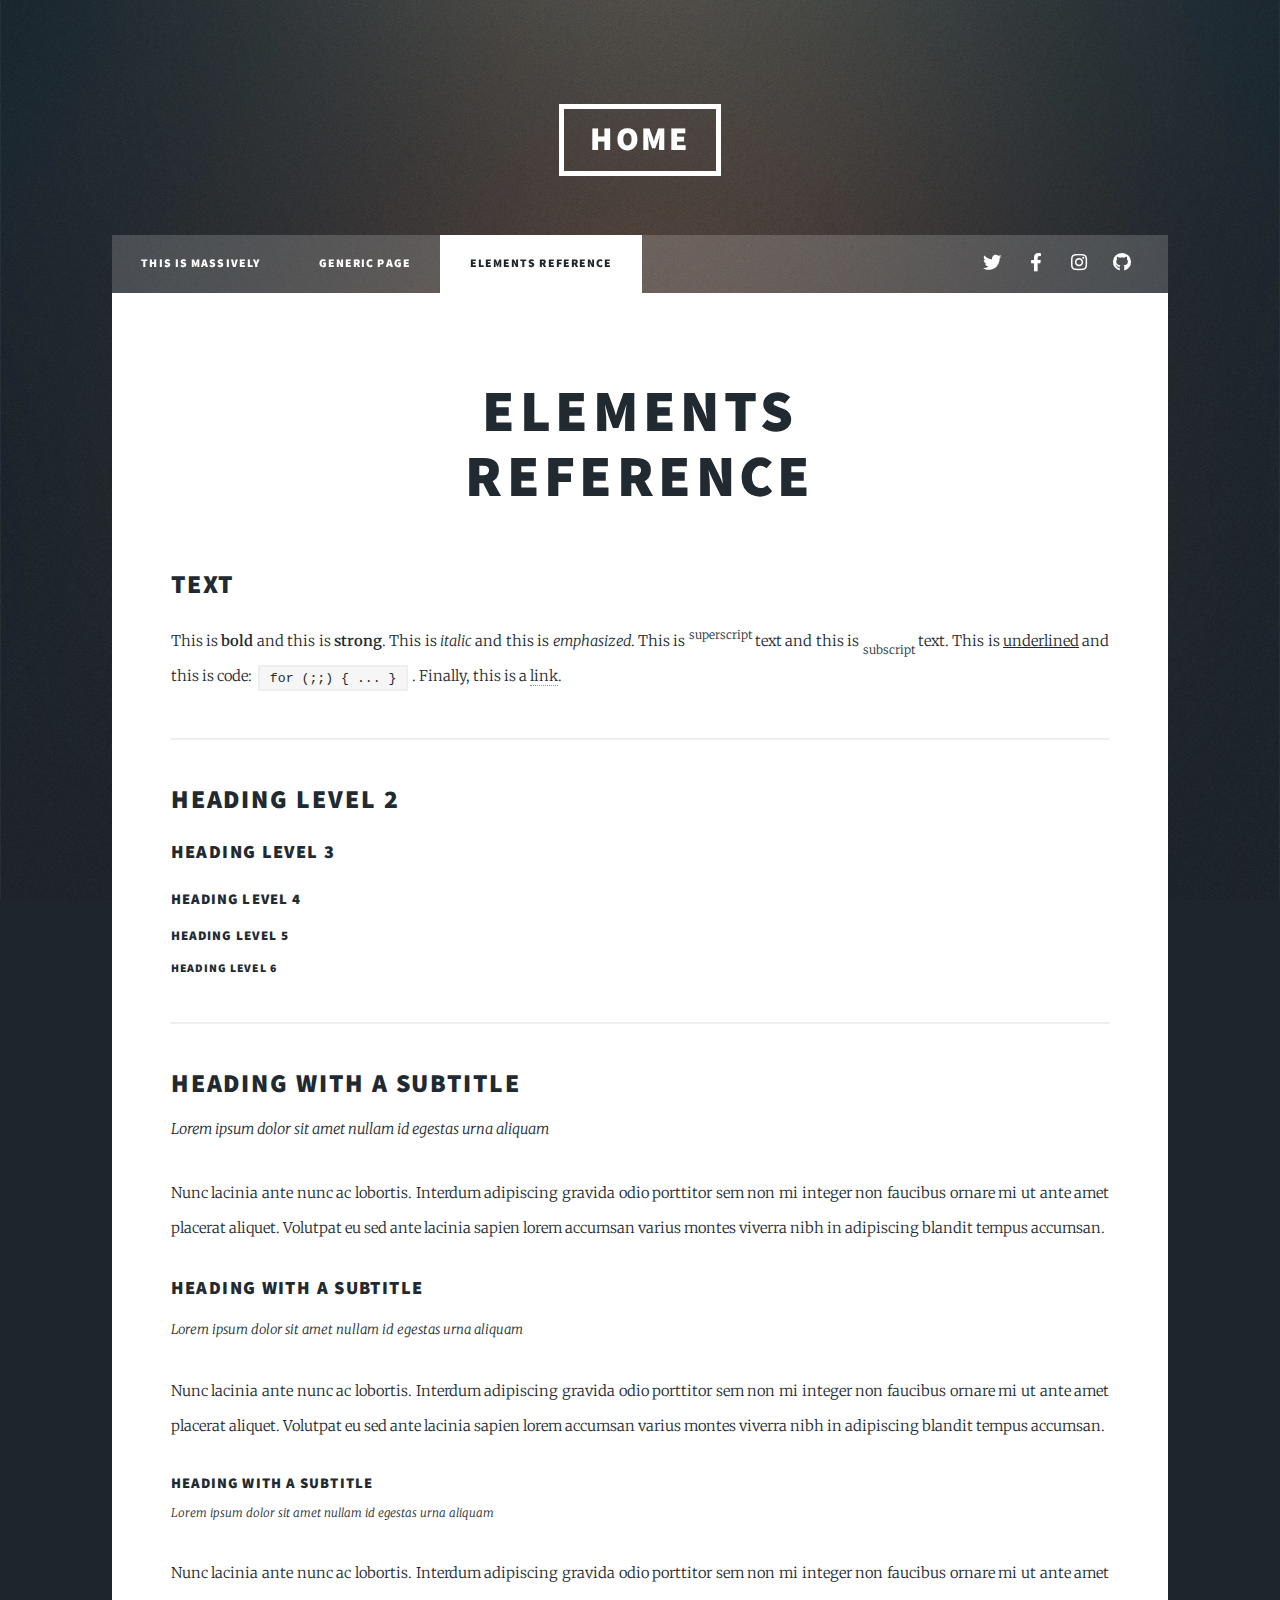
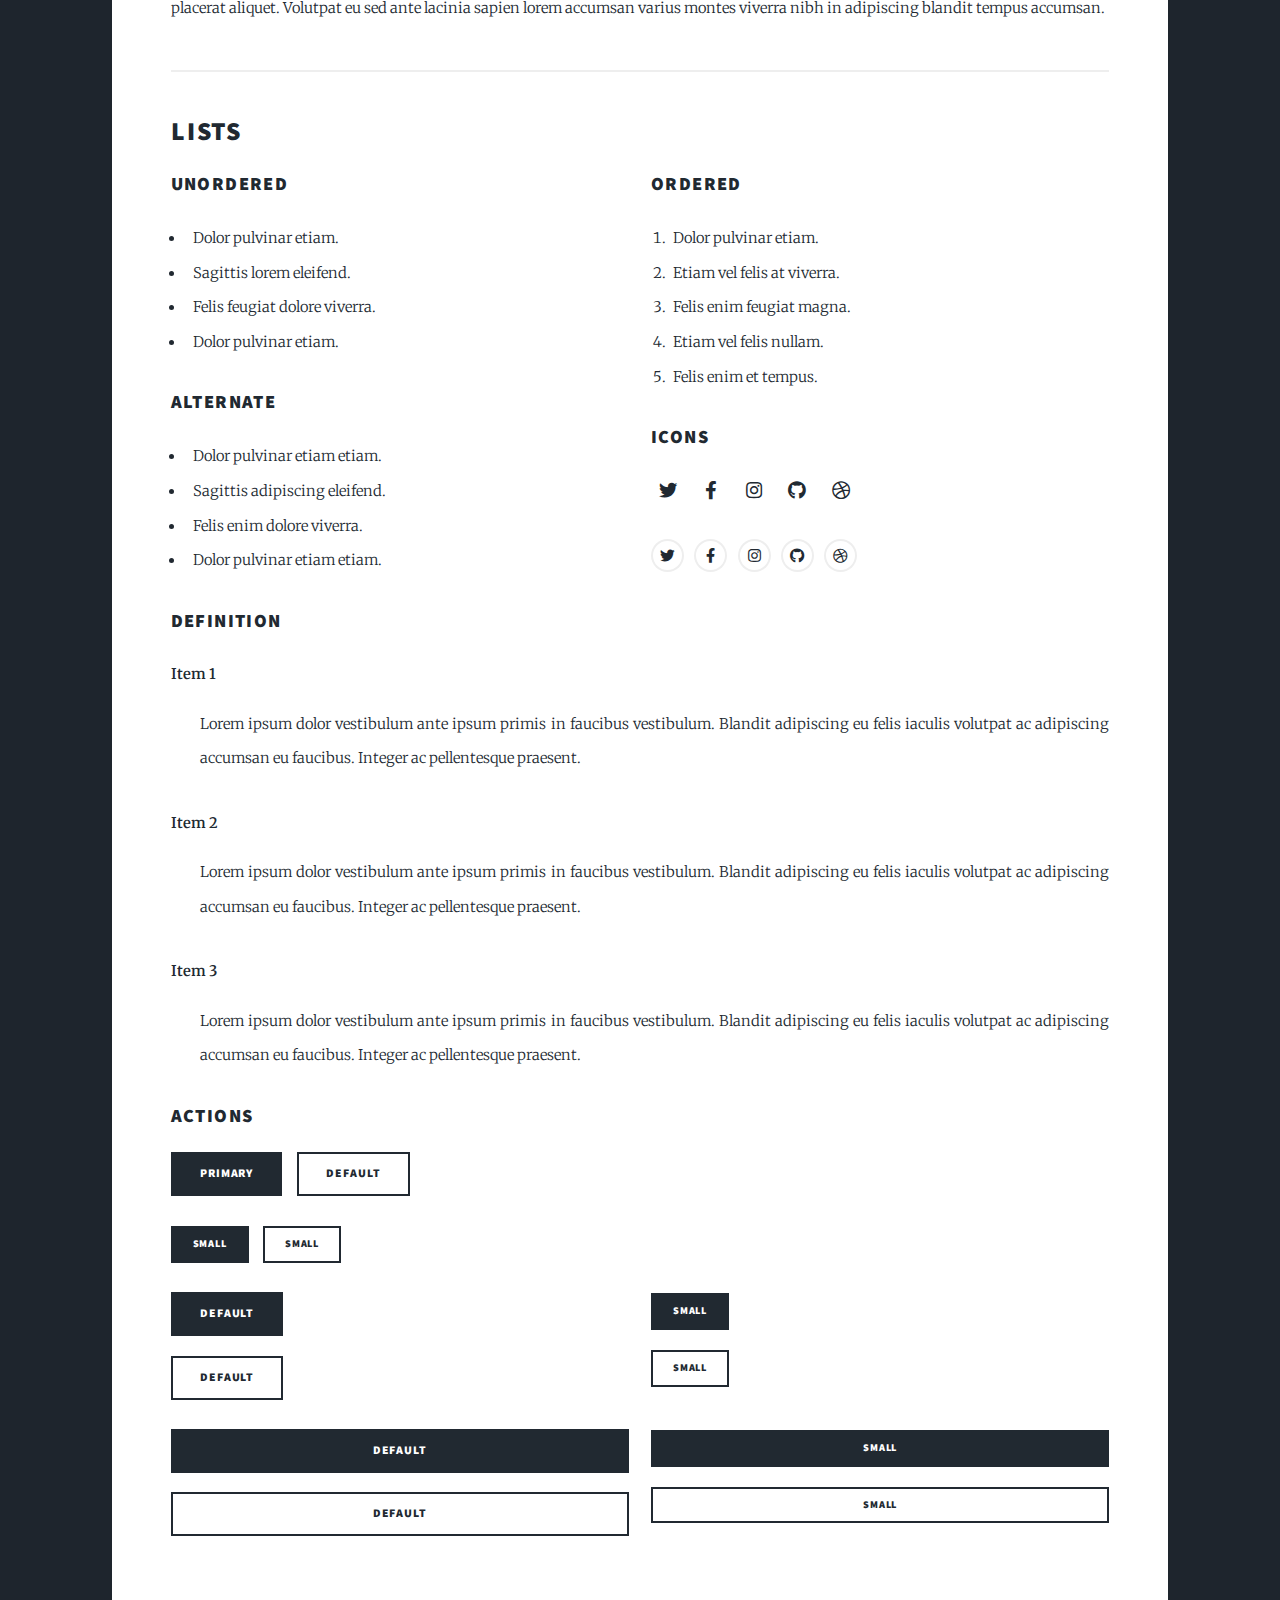
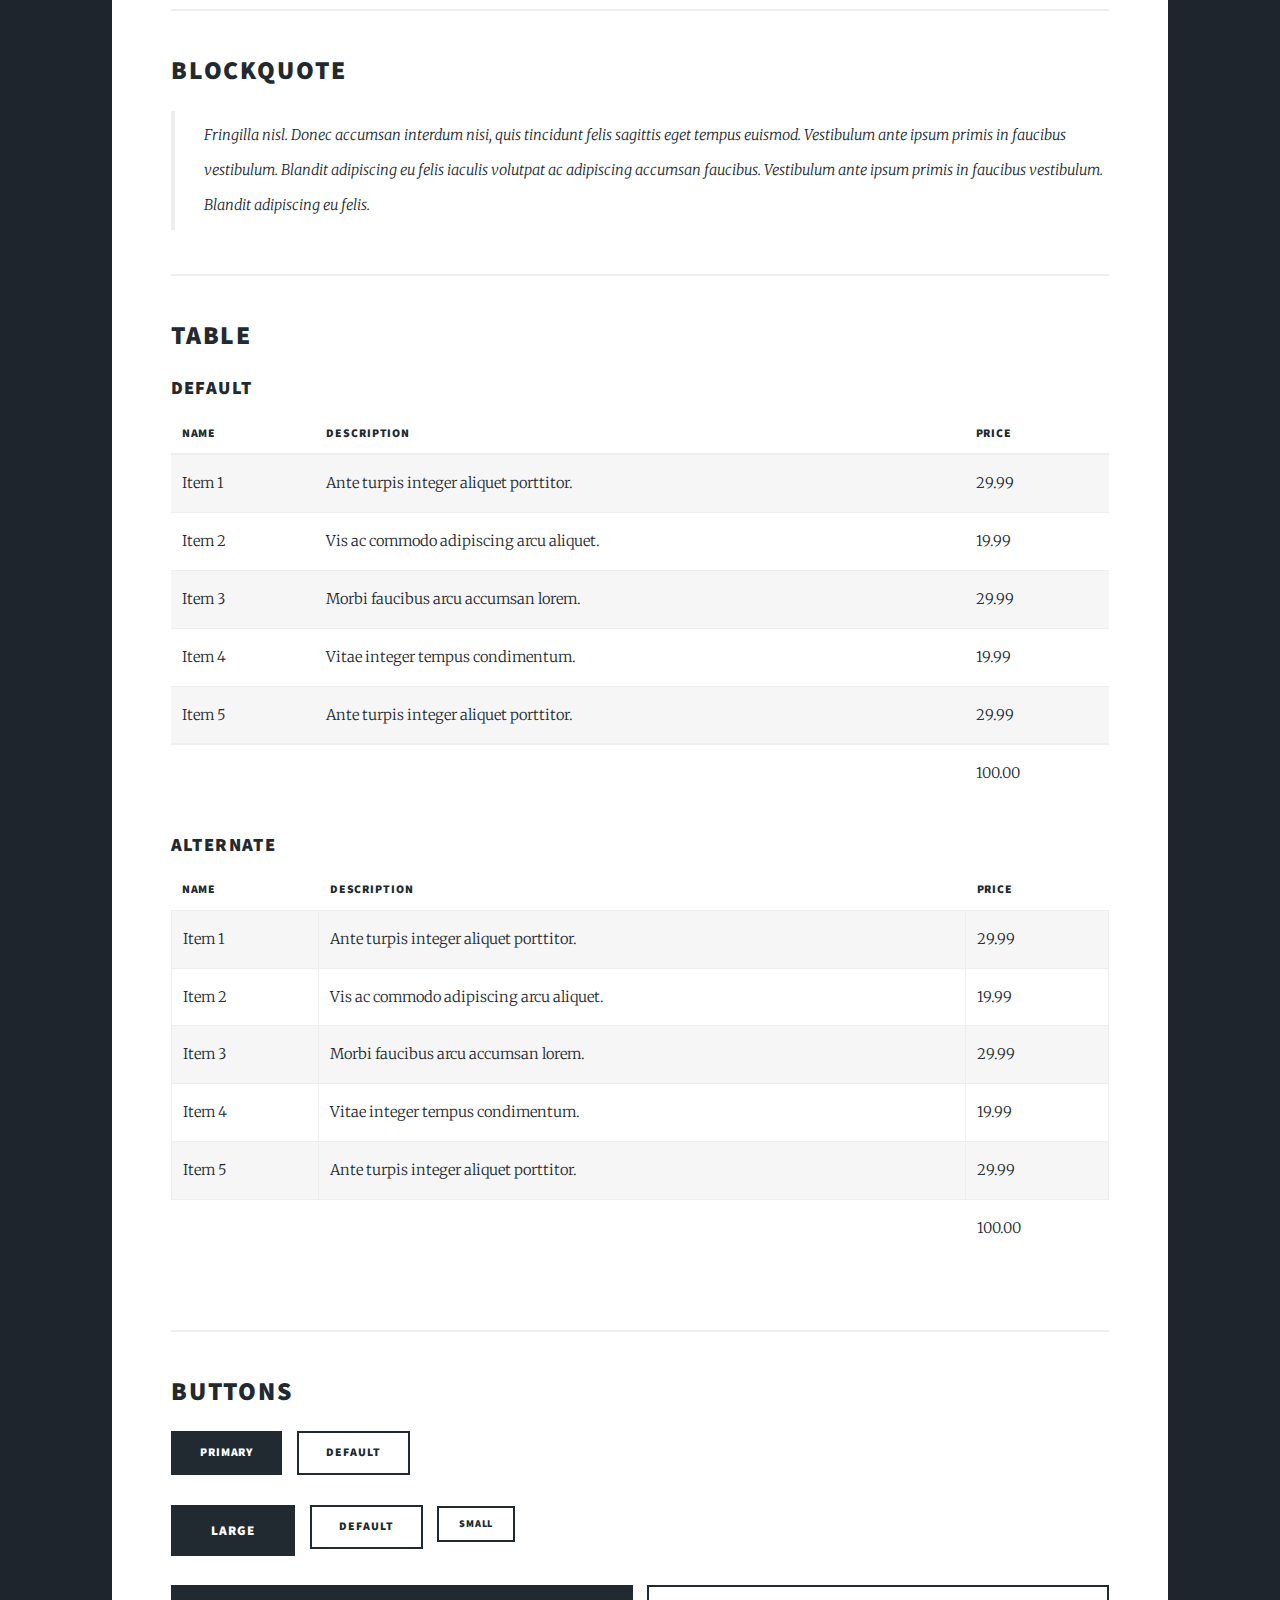
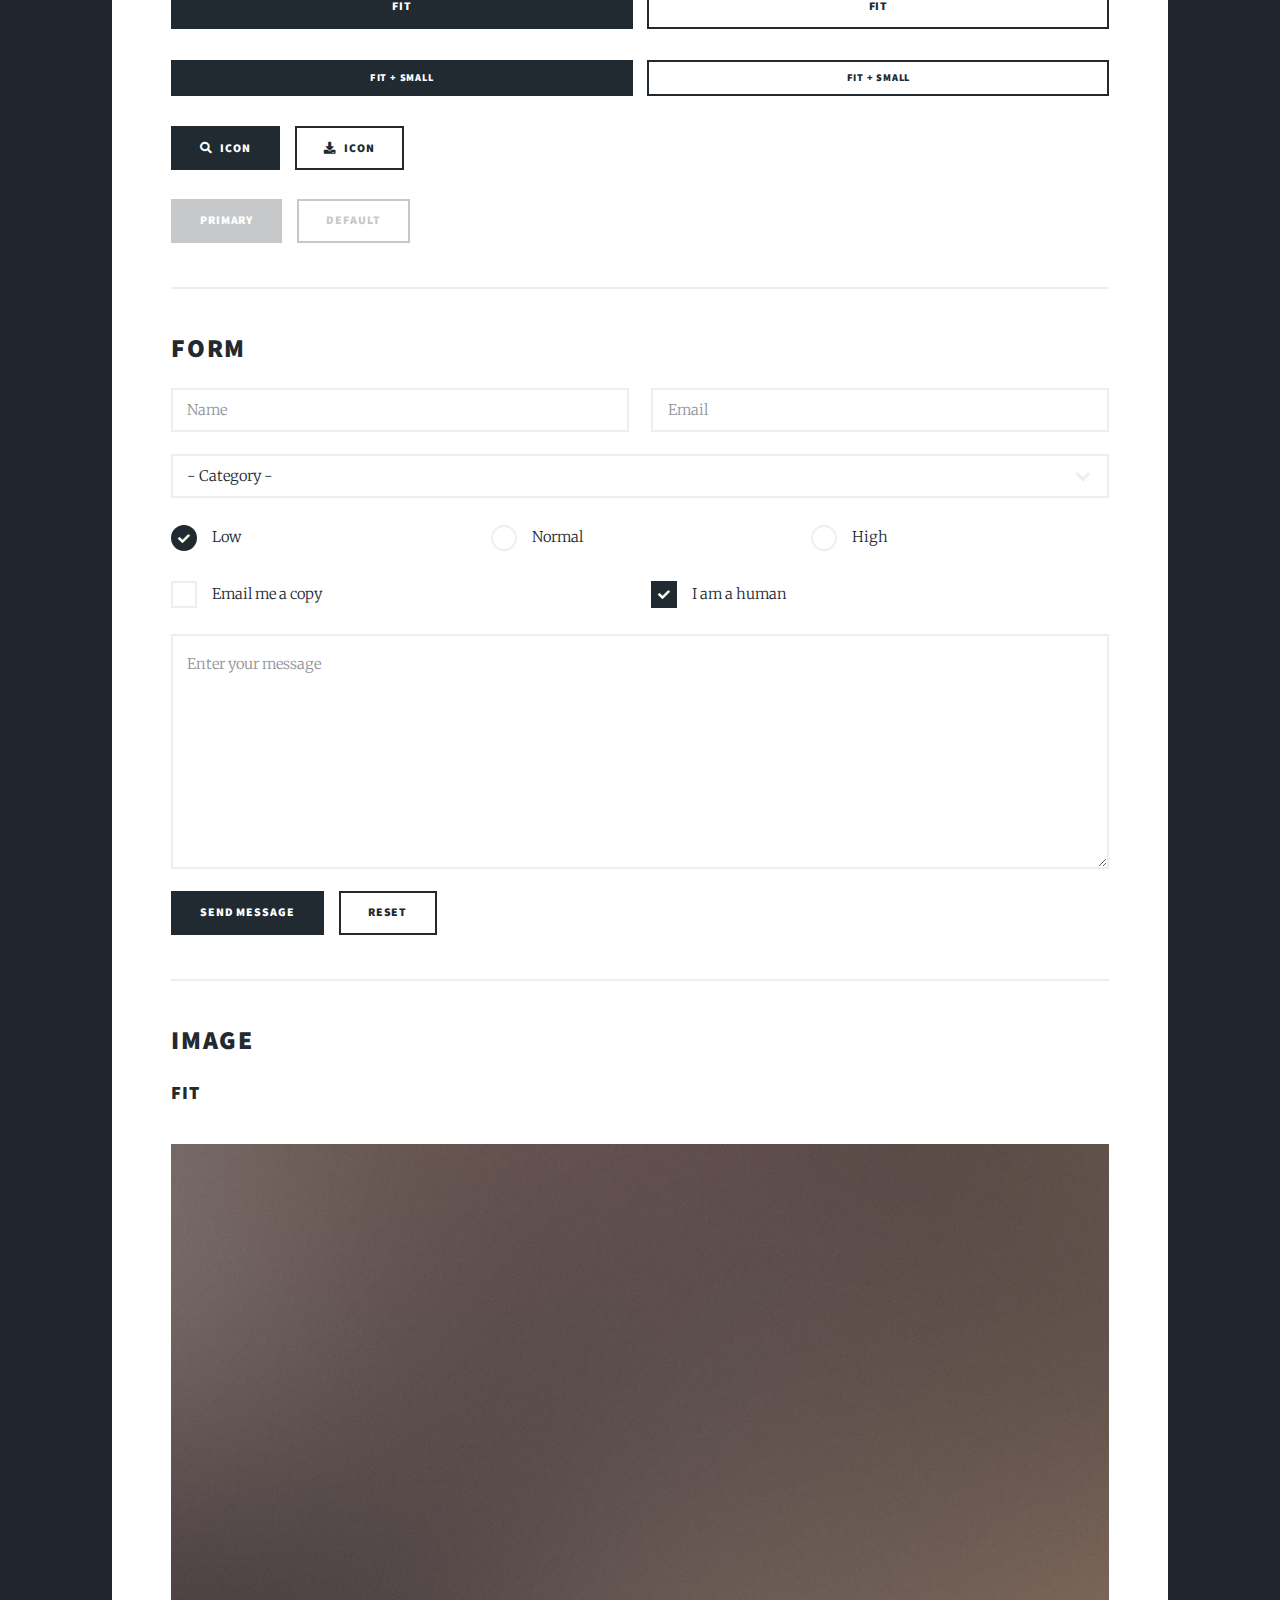
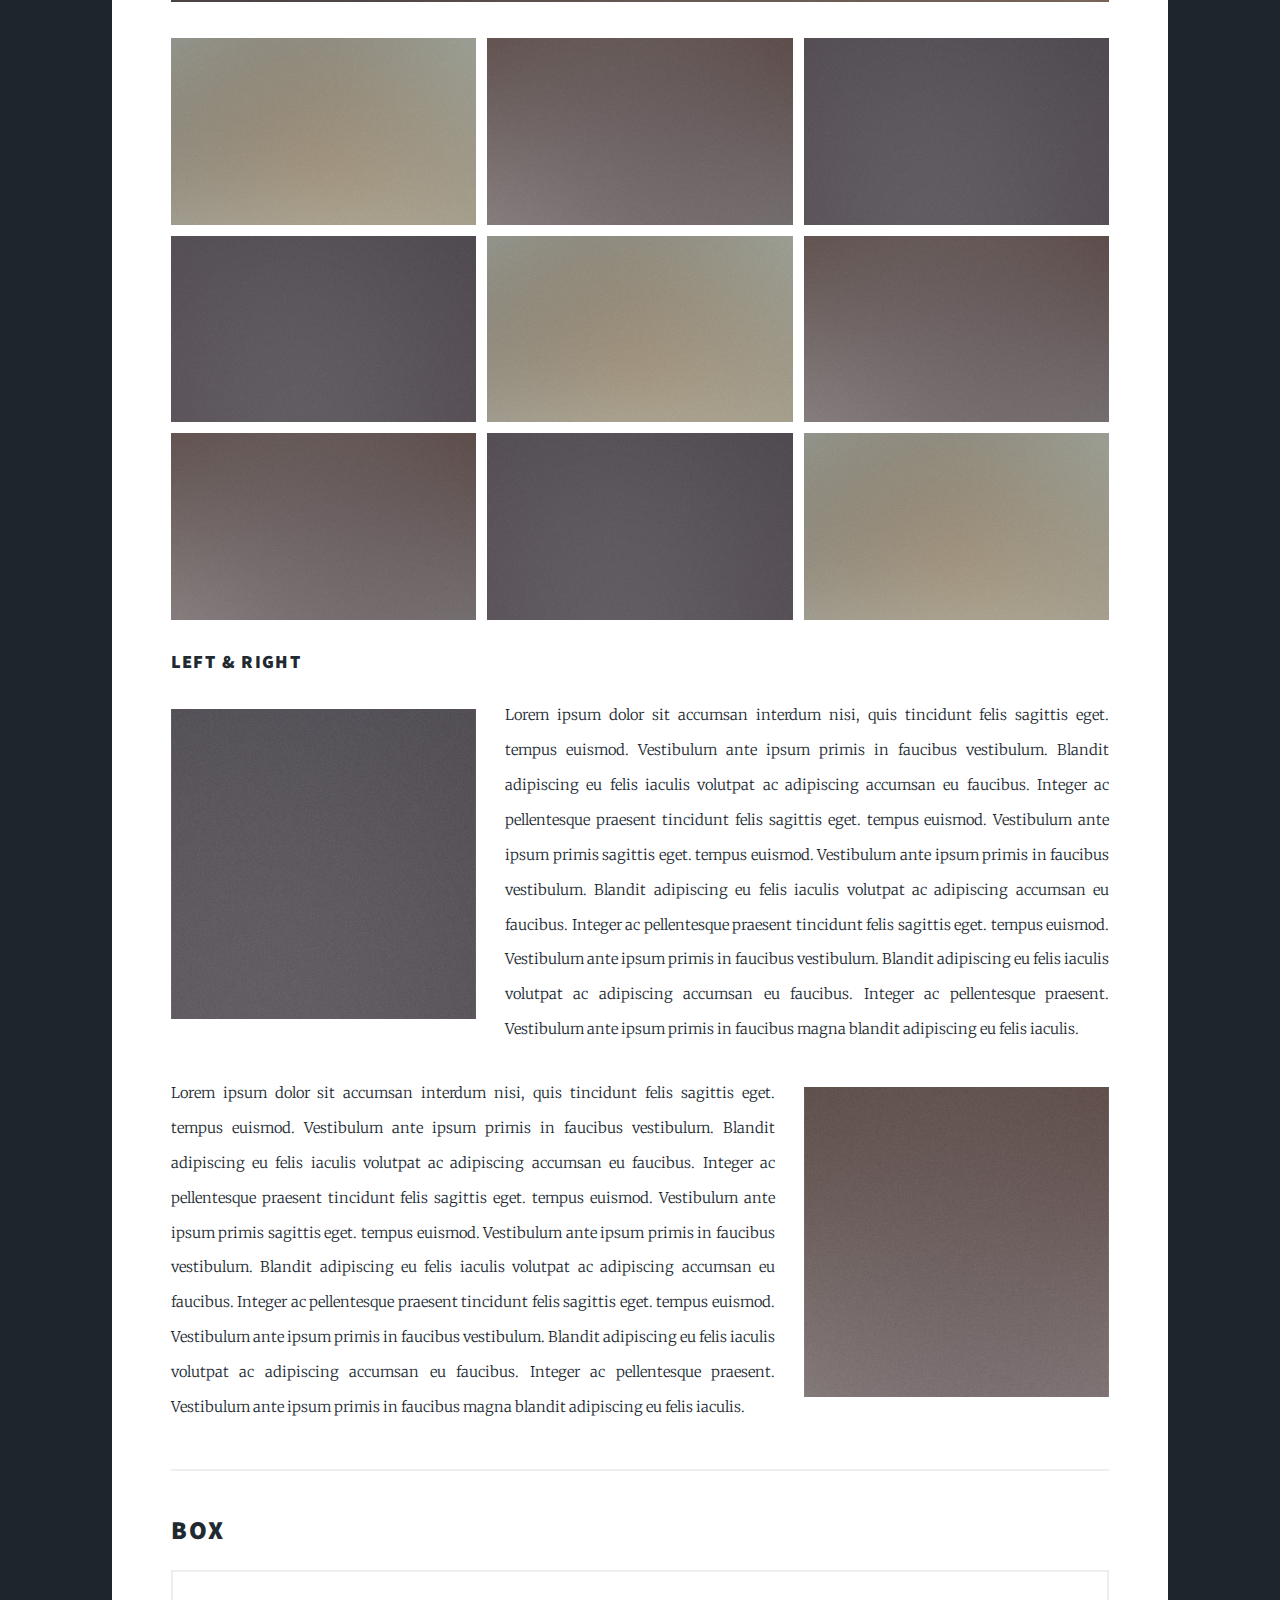
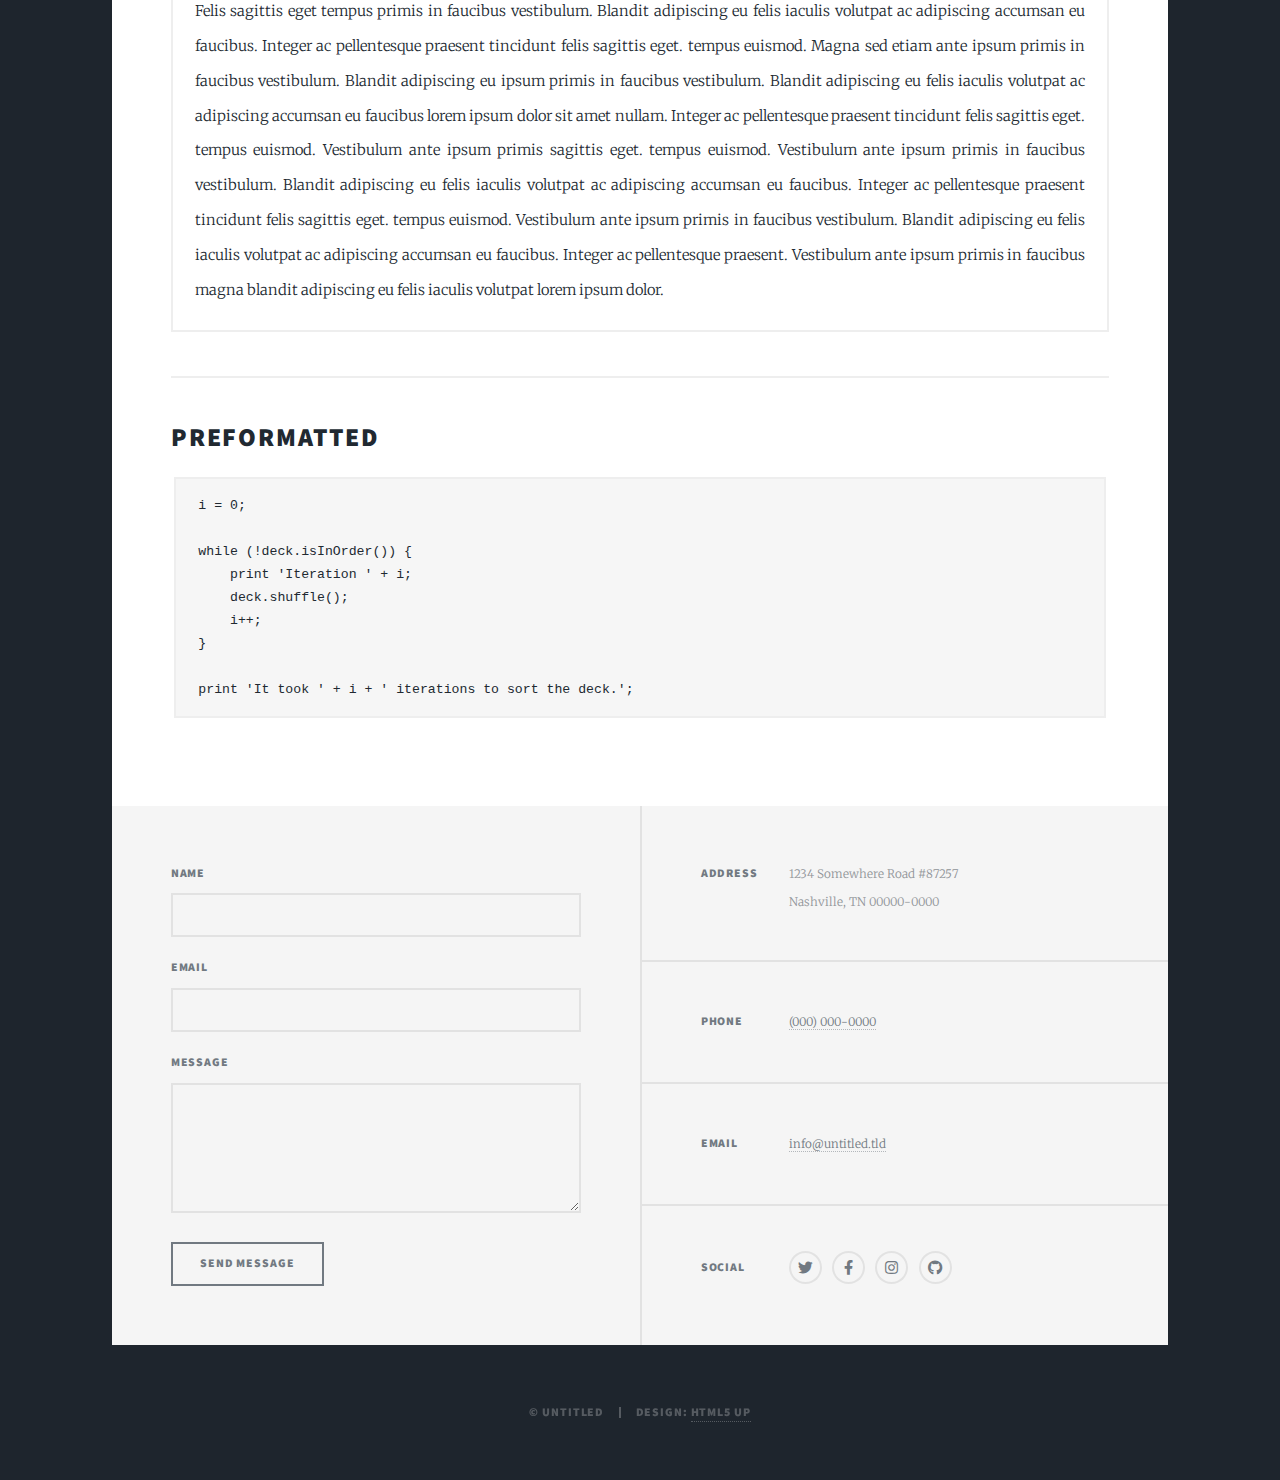
==== commit 758d54f6: "updates" ====
--- a/elements.html
+++ b/elements.html
@@ -19,7 +19,7 @@
 
 				<!-- Header -->
 					<header id="header">
-						<a href="index.html" class="logo">Massively</a>
+						<a href="index.html" class="logo">Home</a>
 					</header>
 
 				<!-- Nav -->
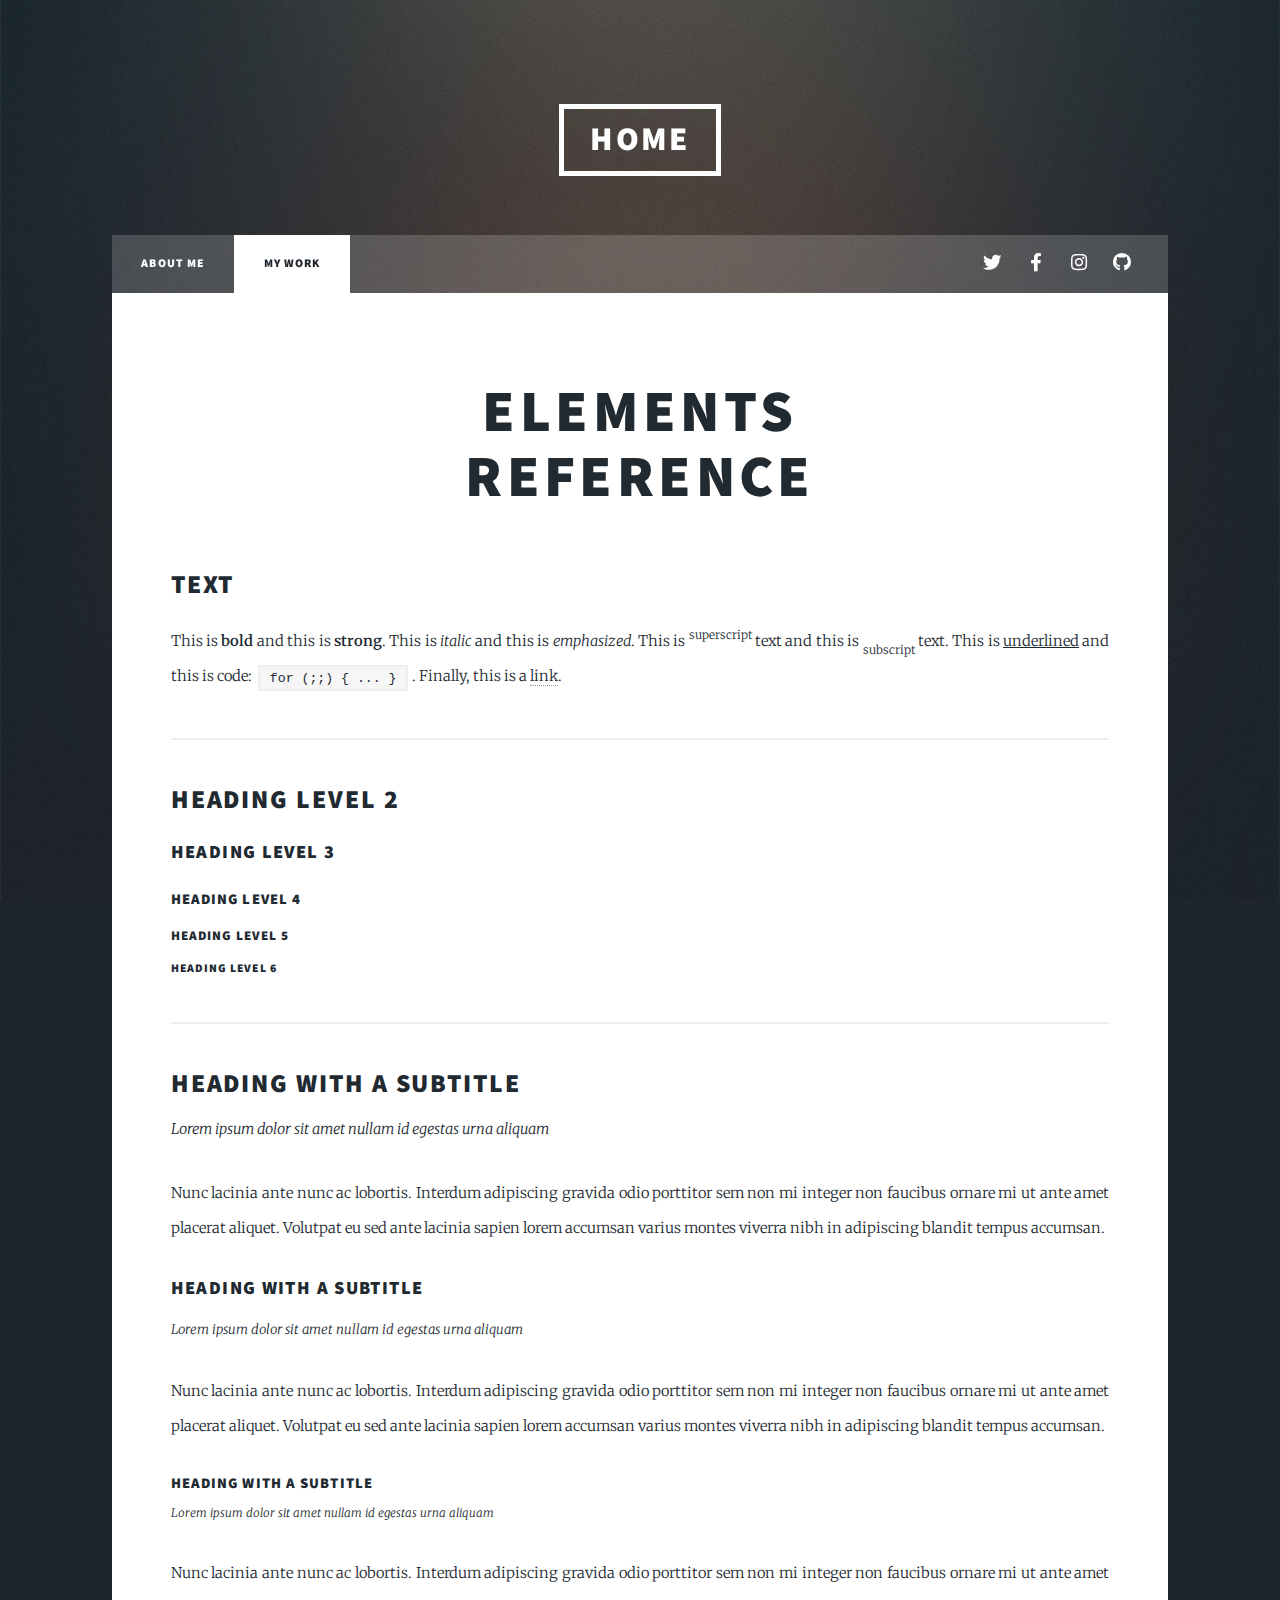
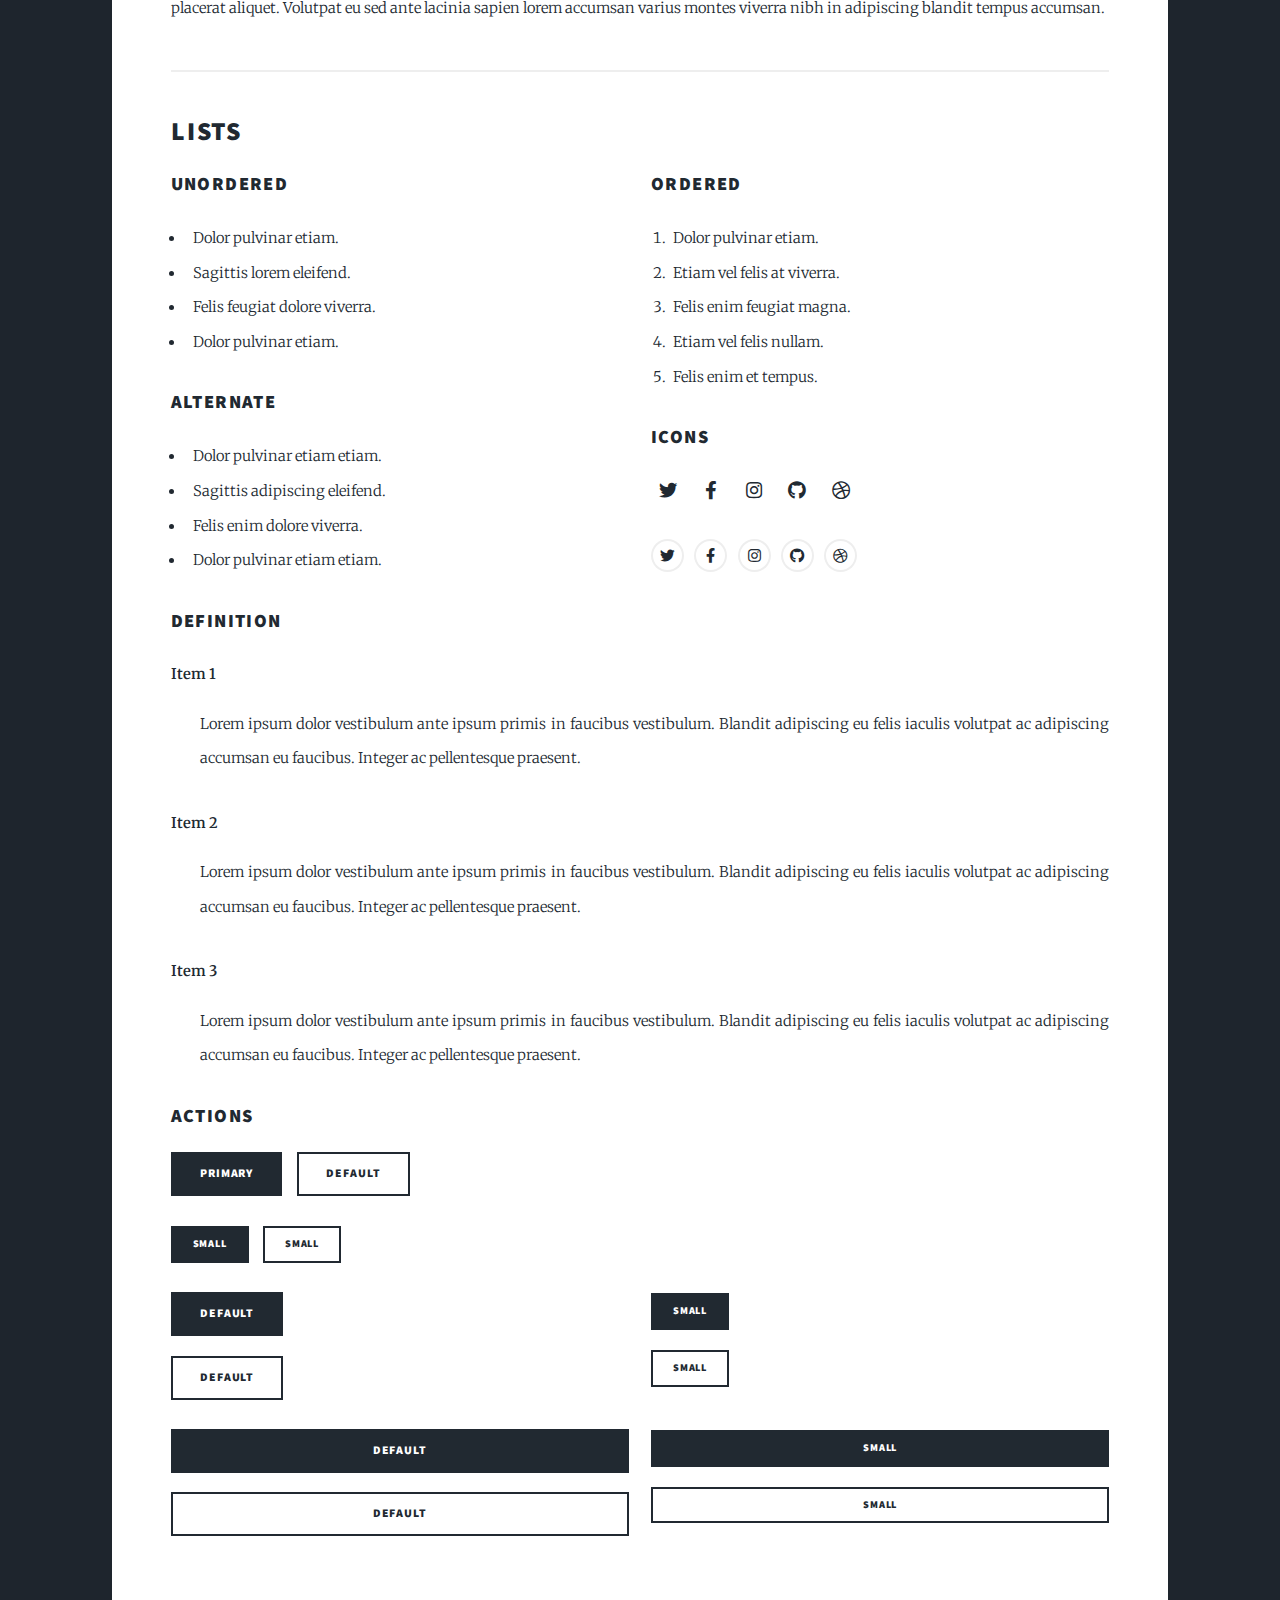
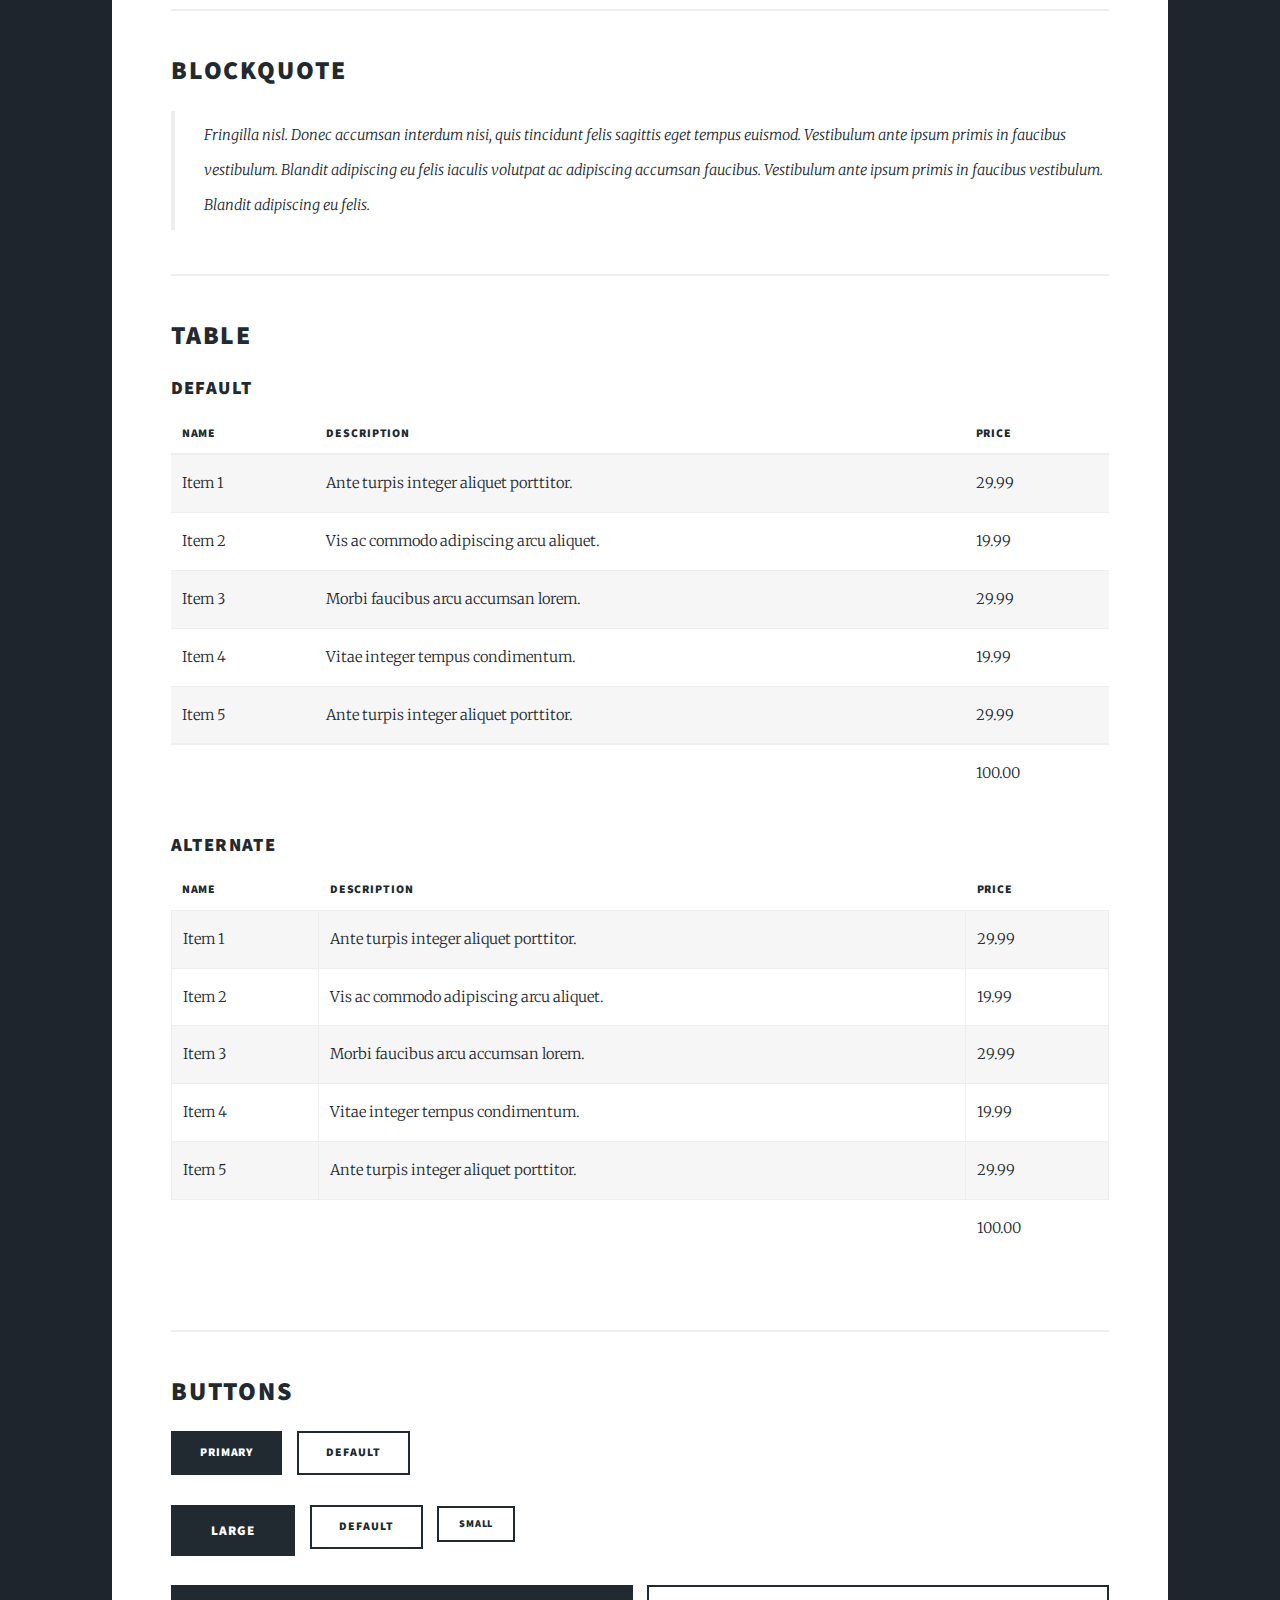
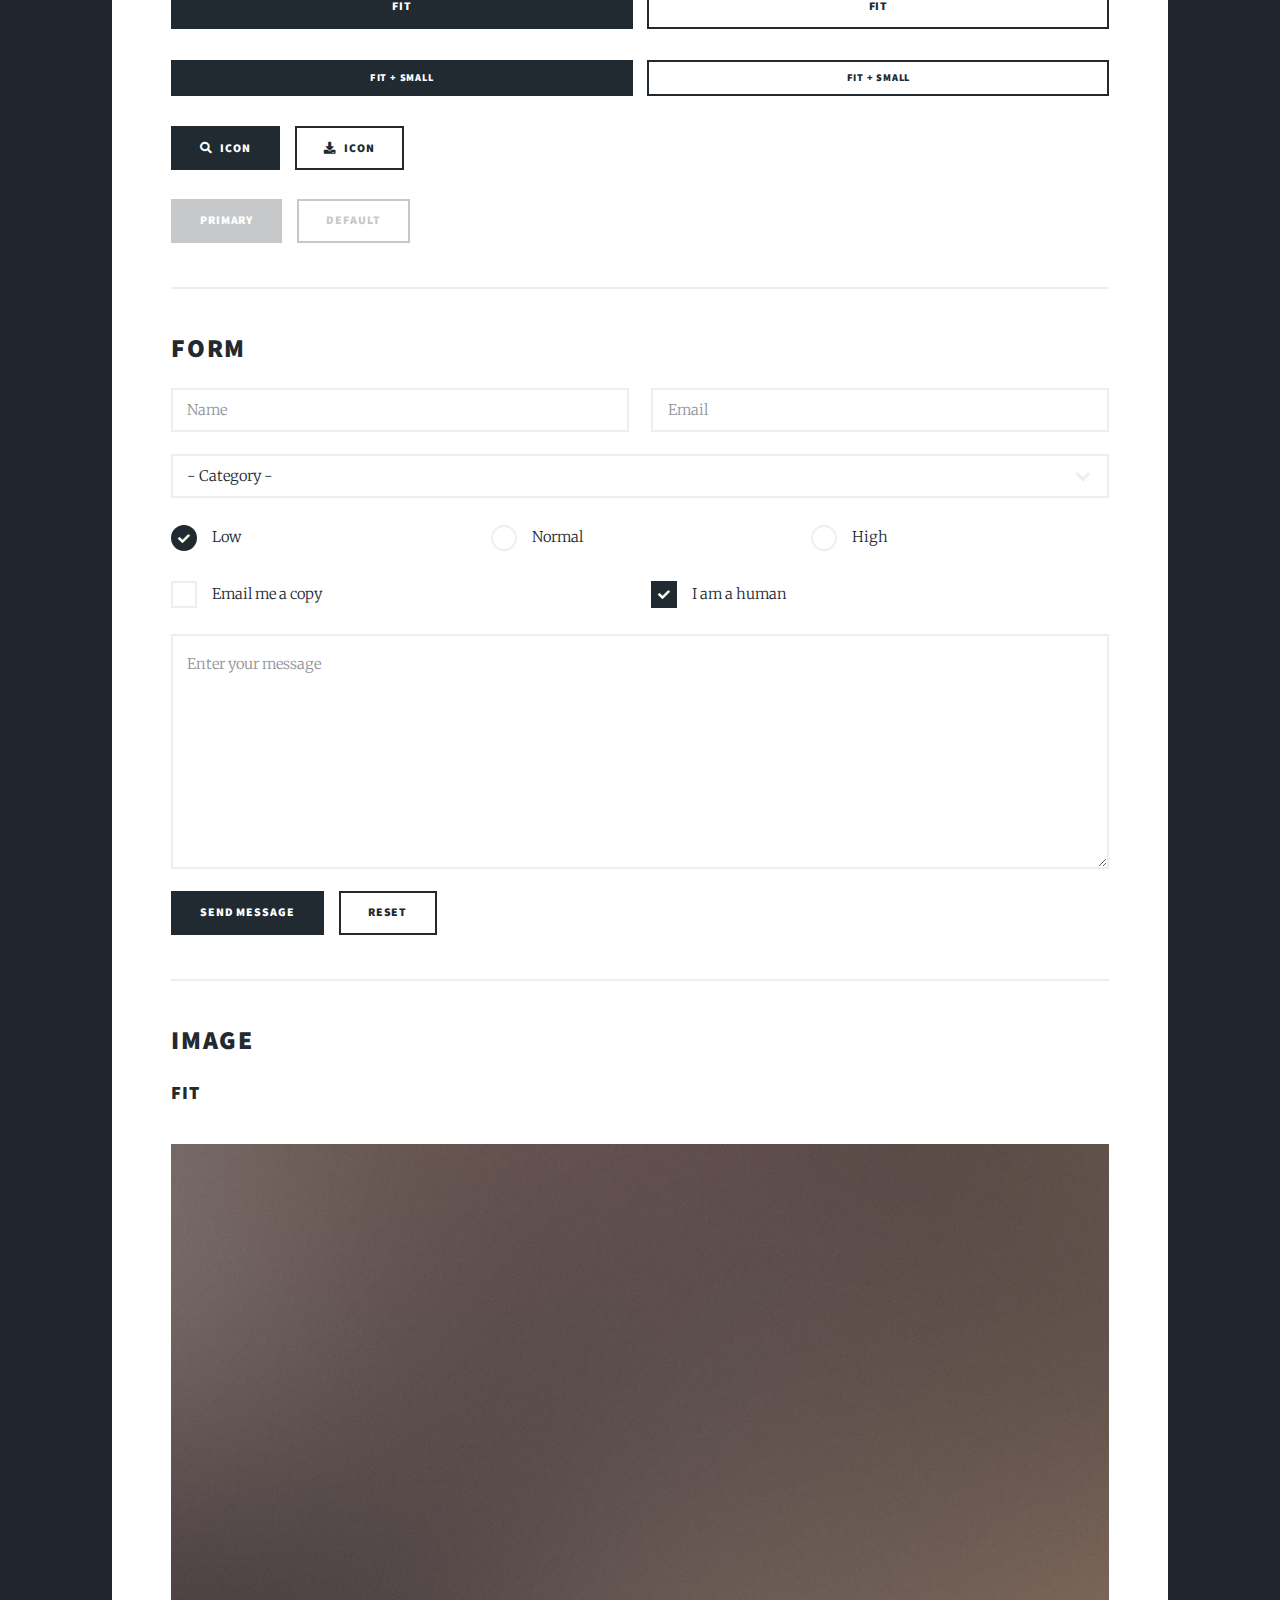
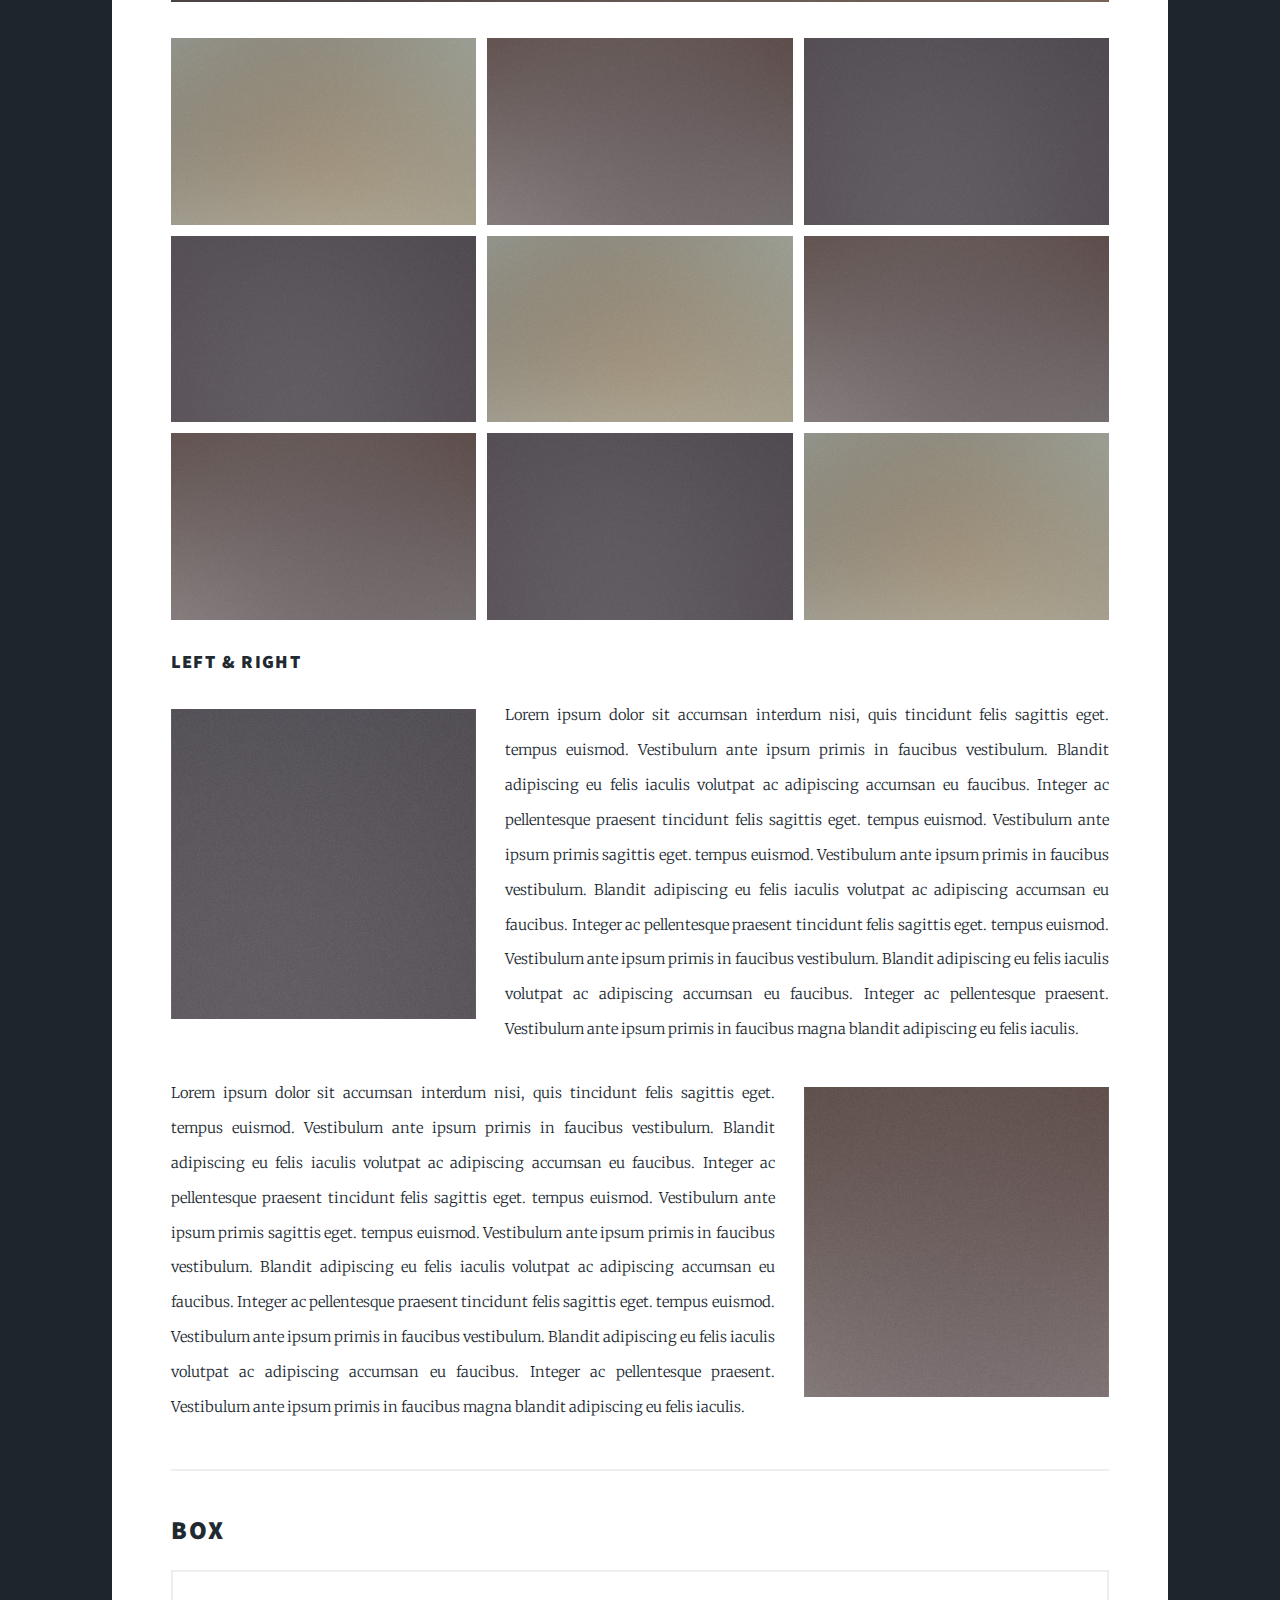
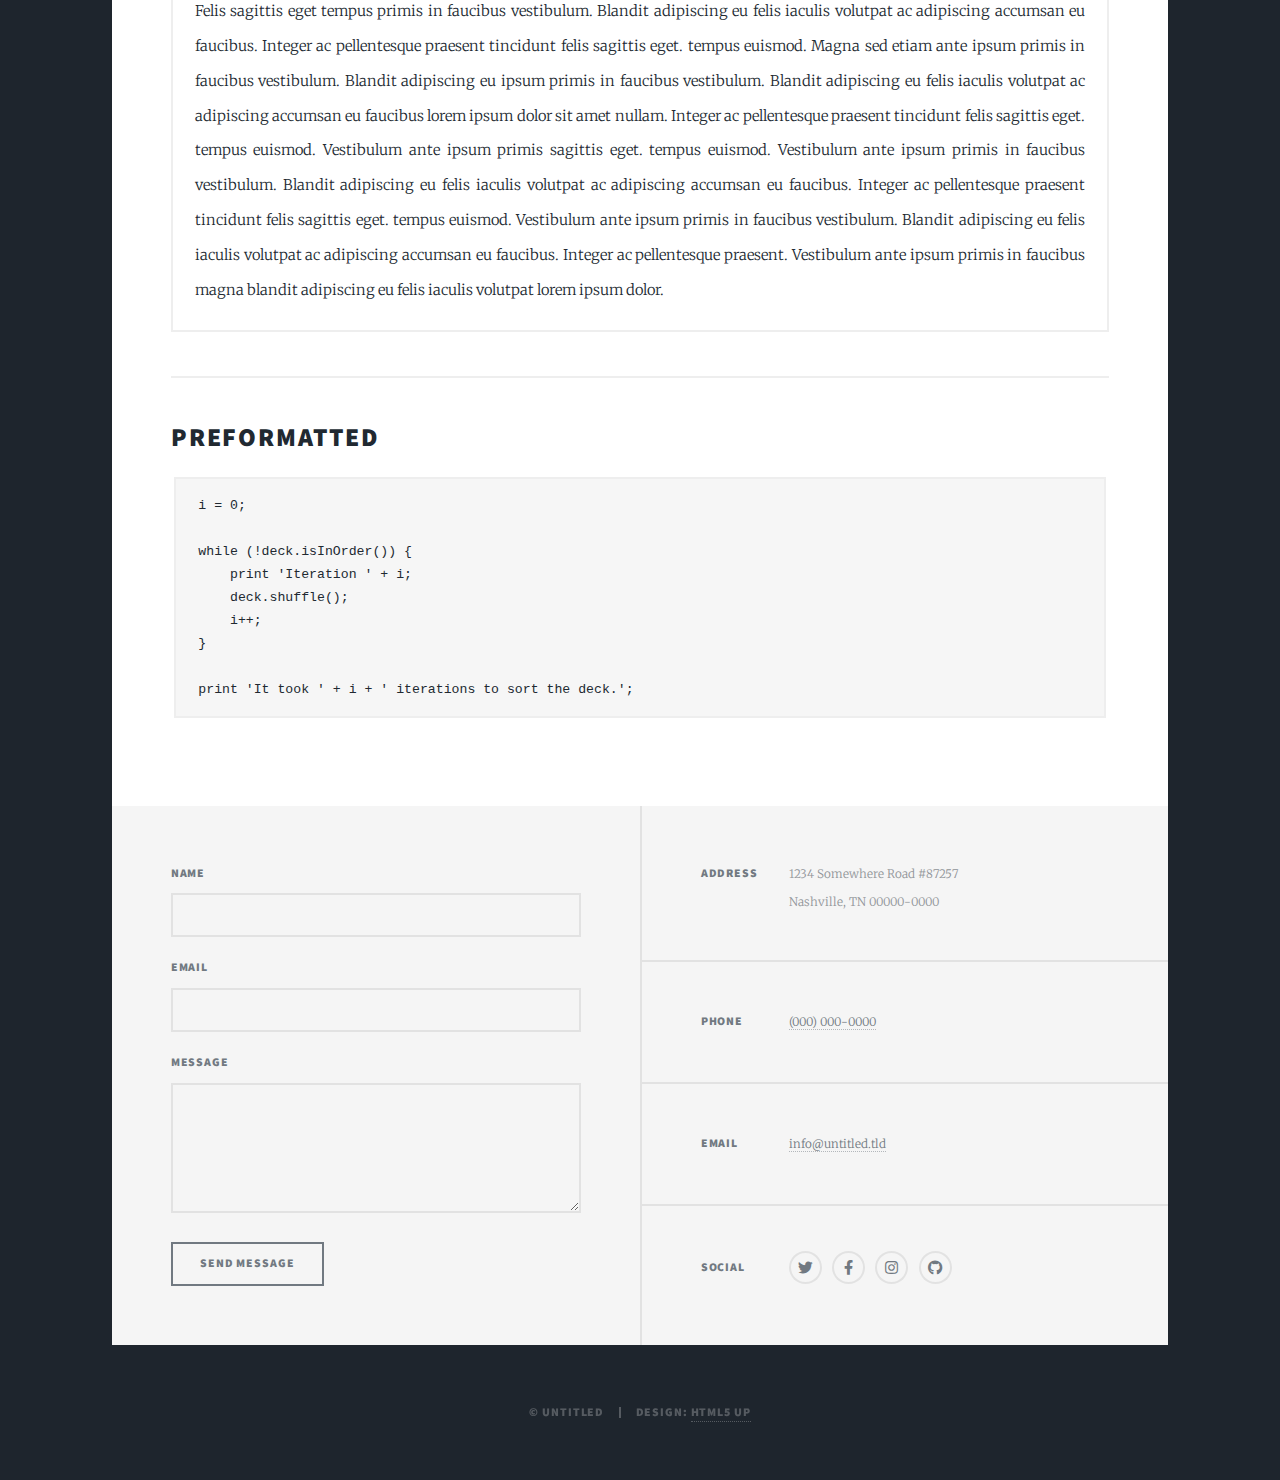
==== commit 6ae9950d: "adjustments" ====
--- a/elements.html
+++ b/elements.html
@@ -25,9 +25,9 @@
 				<!-- Nav -->
 					<nav id="nav">
 						<ul class="links">
-							<li><a href="index.html">This is Massively</a></li>
-							<li><a href="generic.html">Generic Page</a></li>
-							<li class="active"><a href="elements.html">Elements Reference</a></li>
+							<li><a href="index.html">About Me</a></li>
+							
+							<li class="active"><a href="elements.html">My Work</a></li>
 						</ul>
 						<ul class="icons">
 							<li><a href="#" class="icon brands fa-twitter"><span class="label">Twitter</span></a></li>
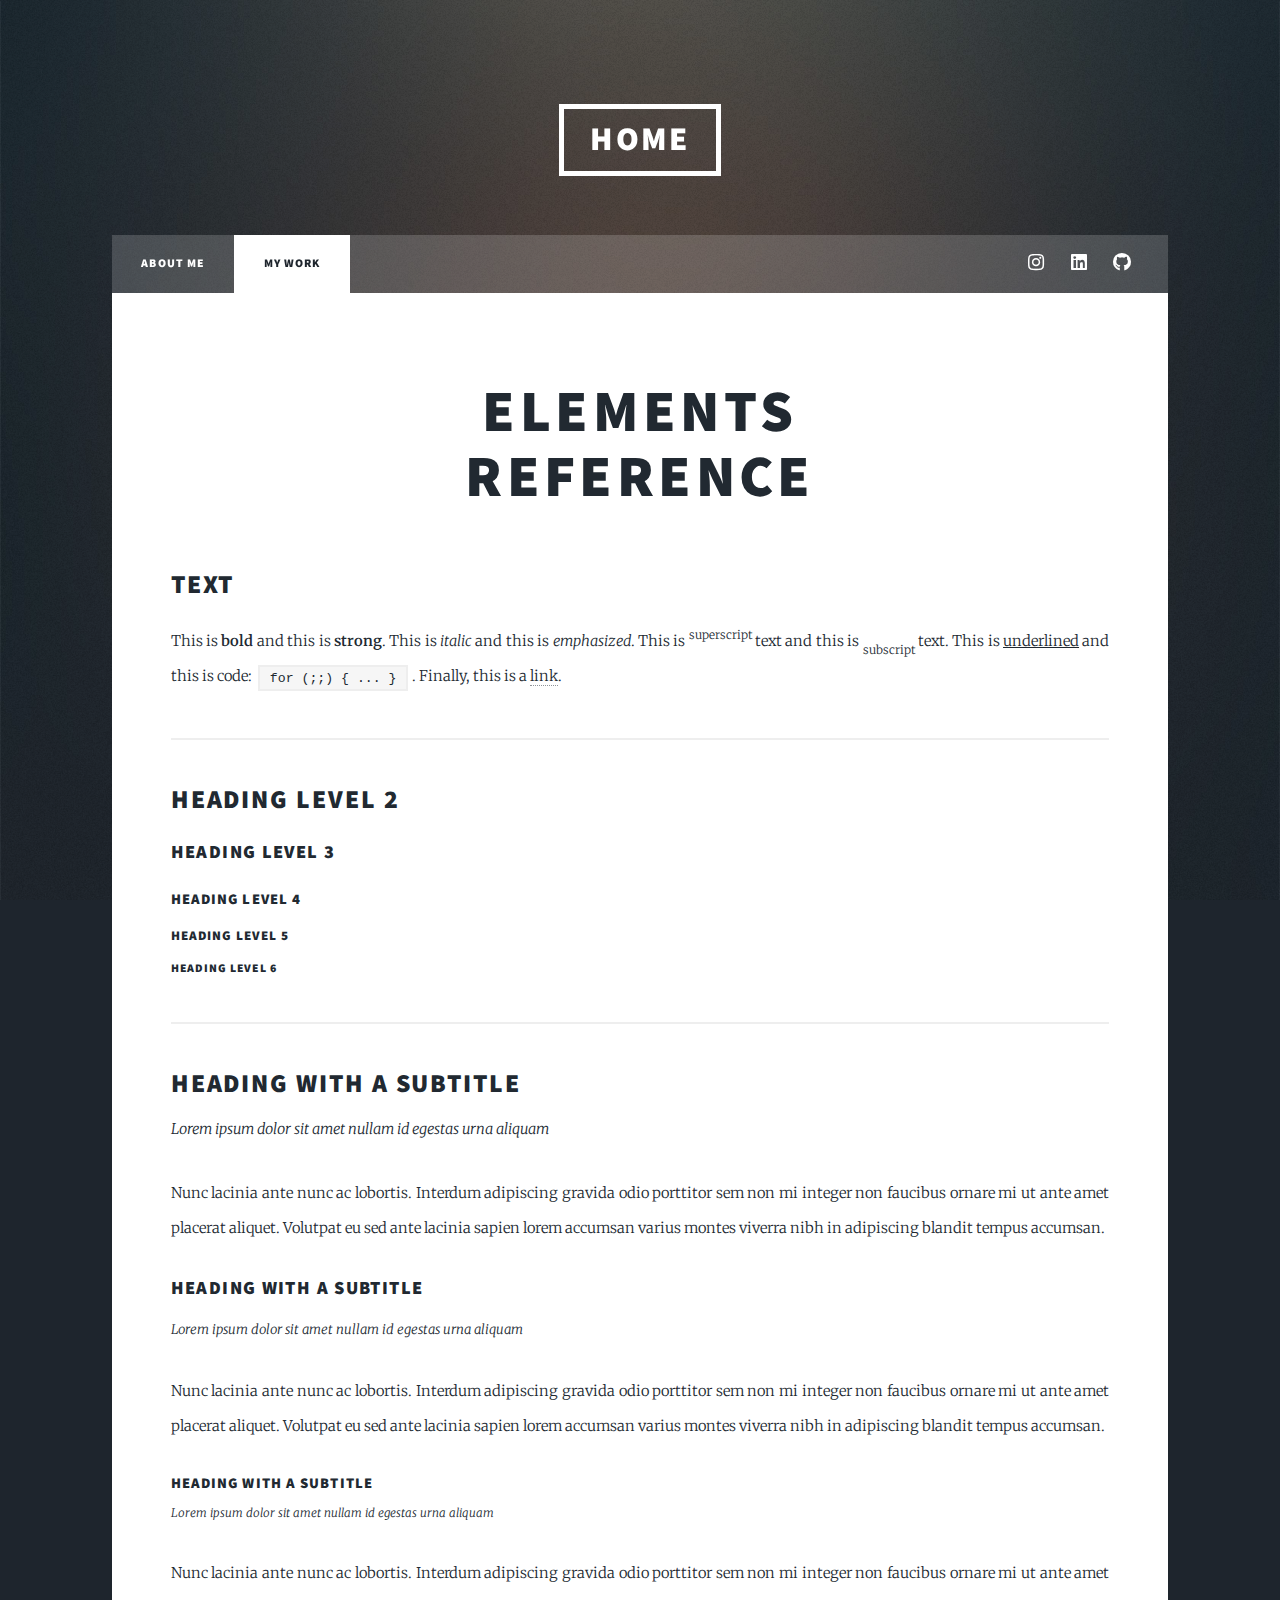
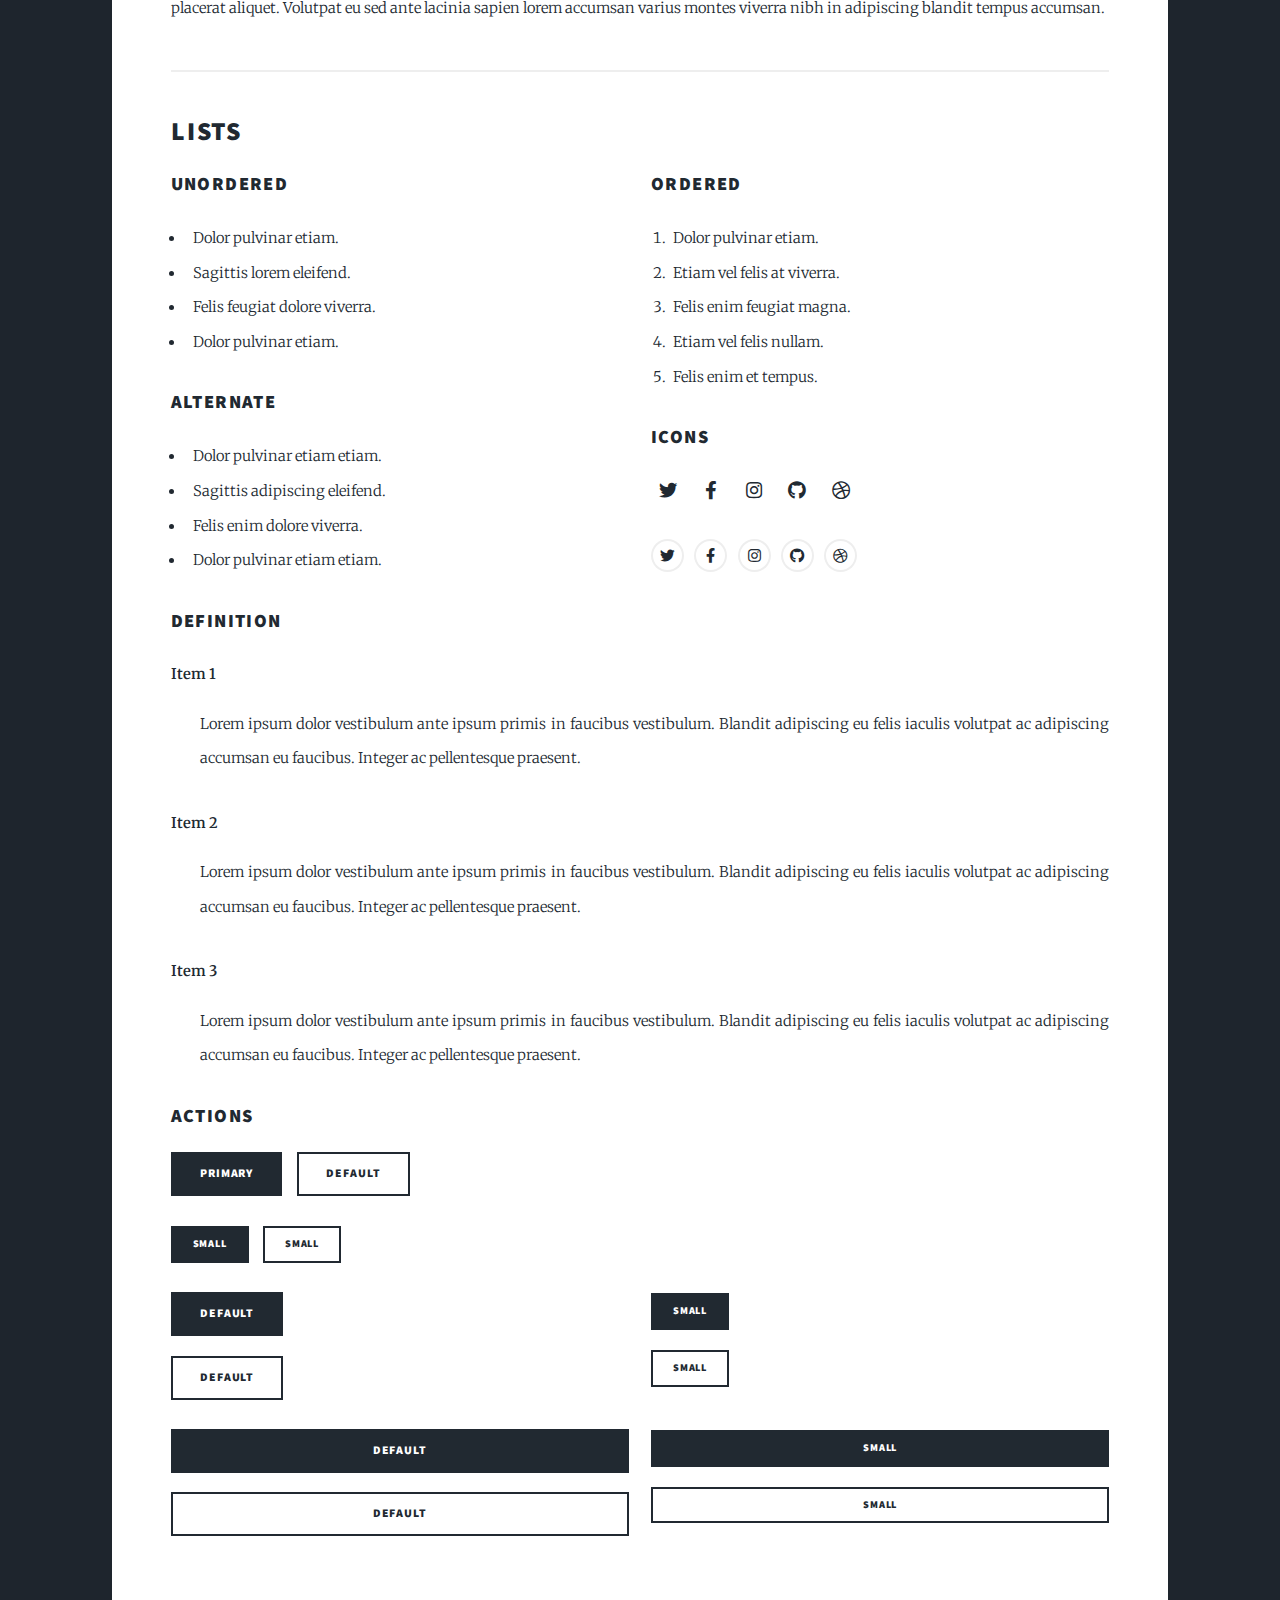
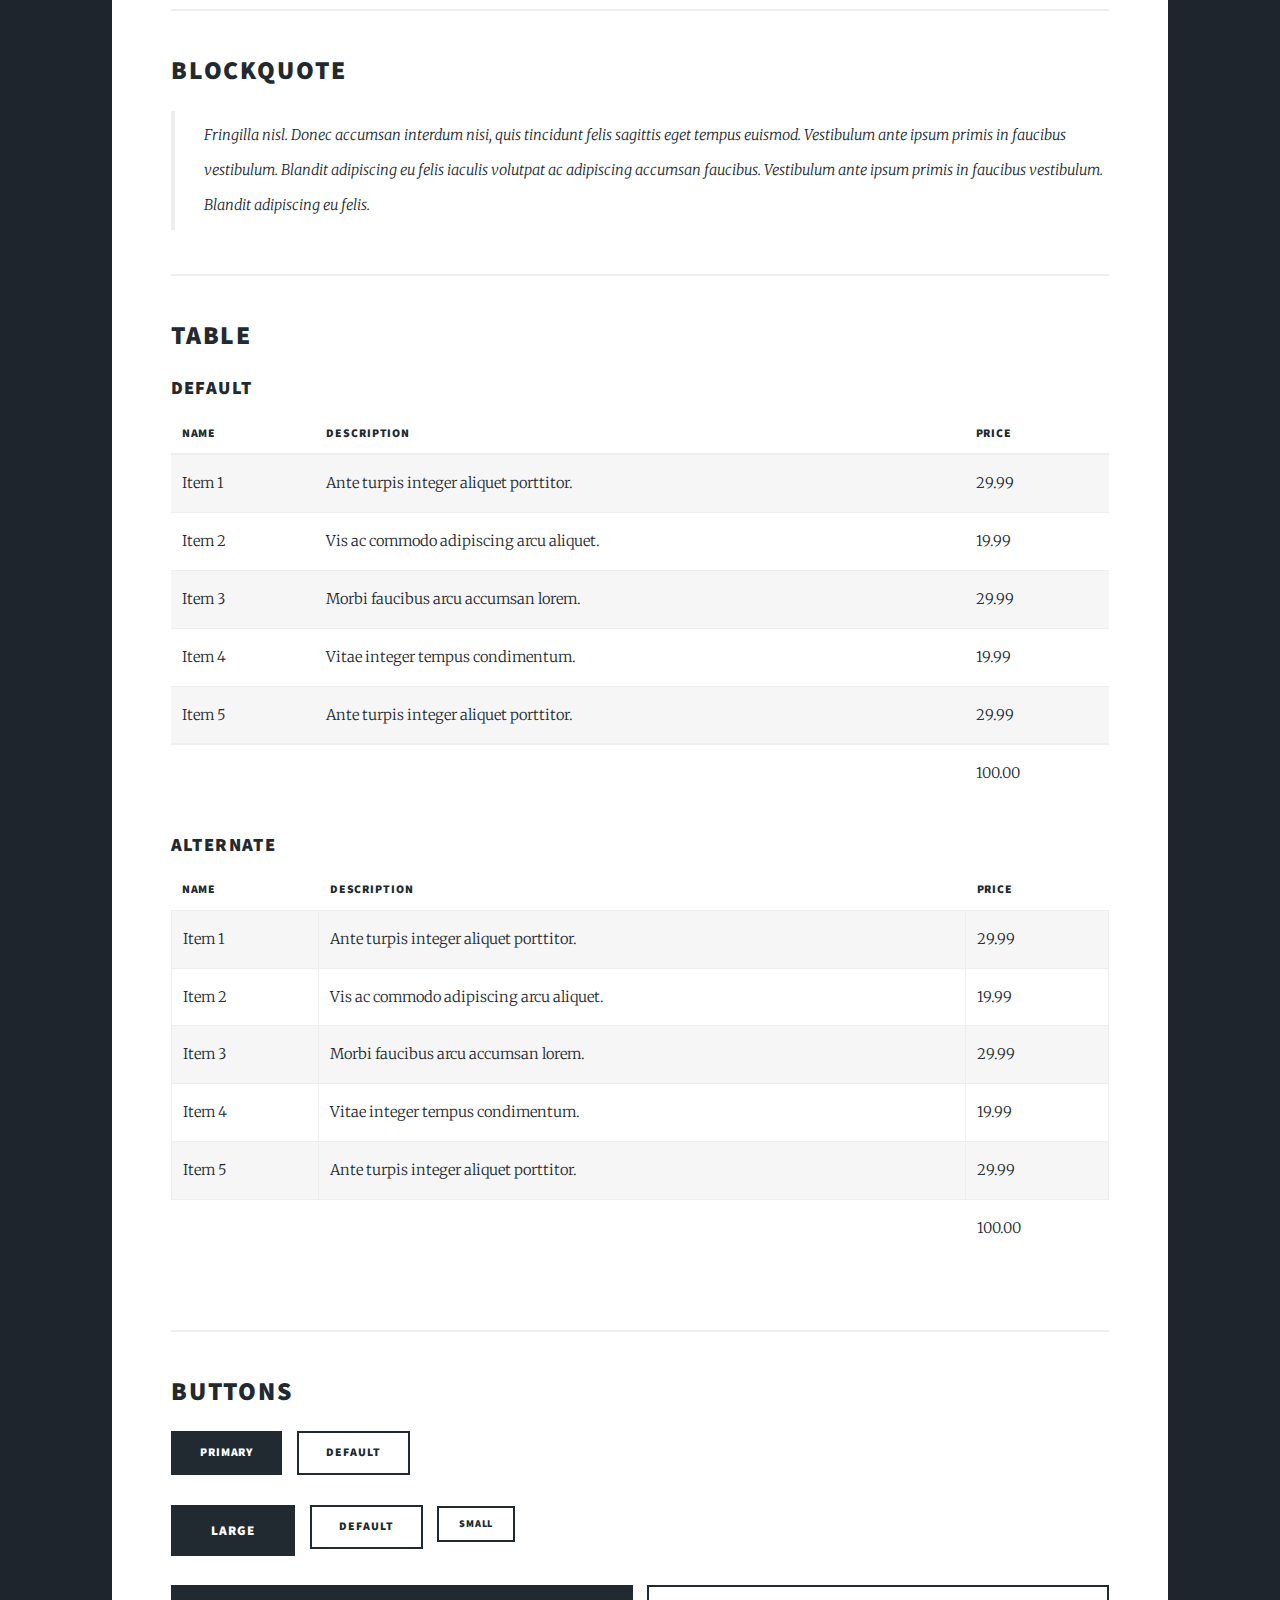
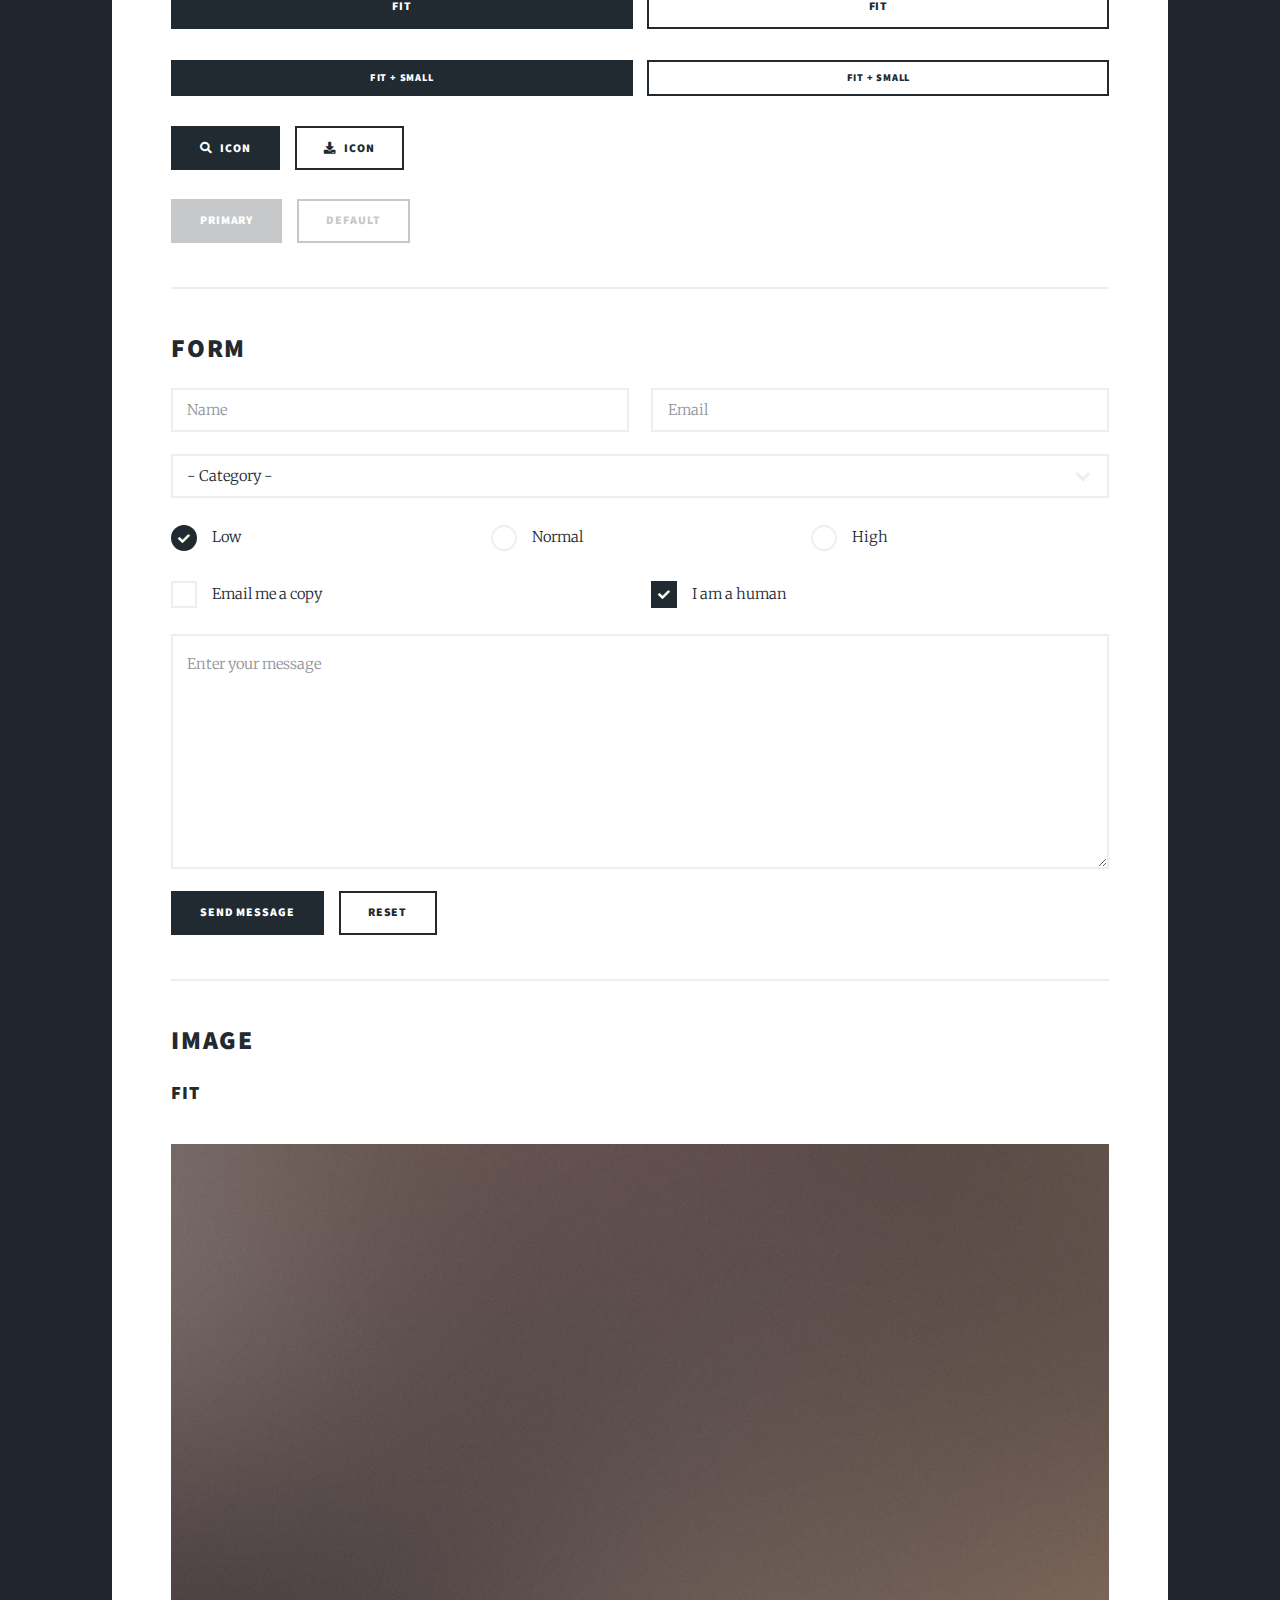
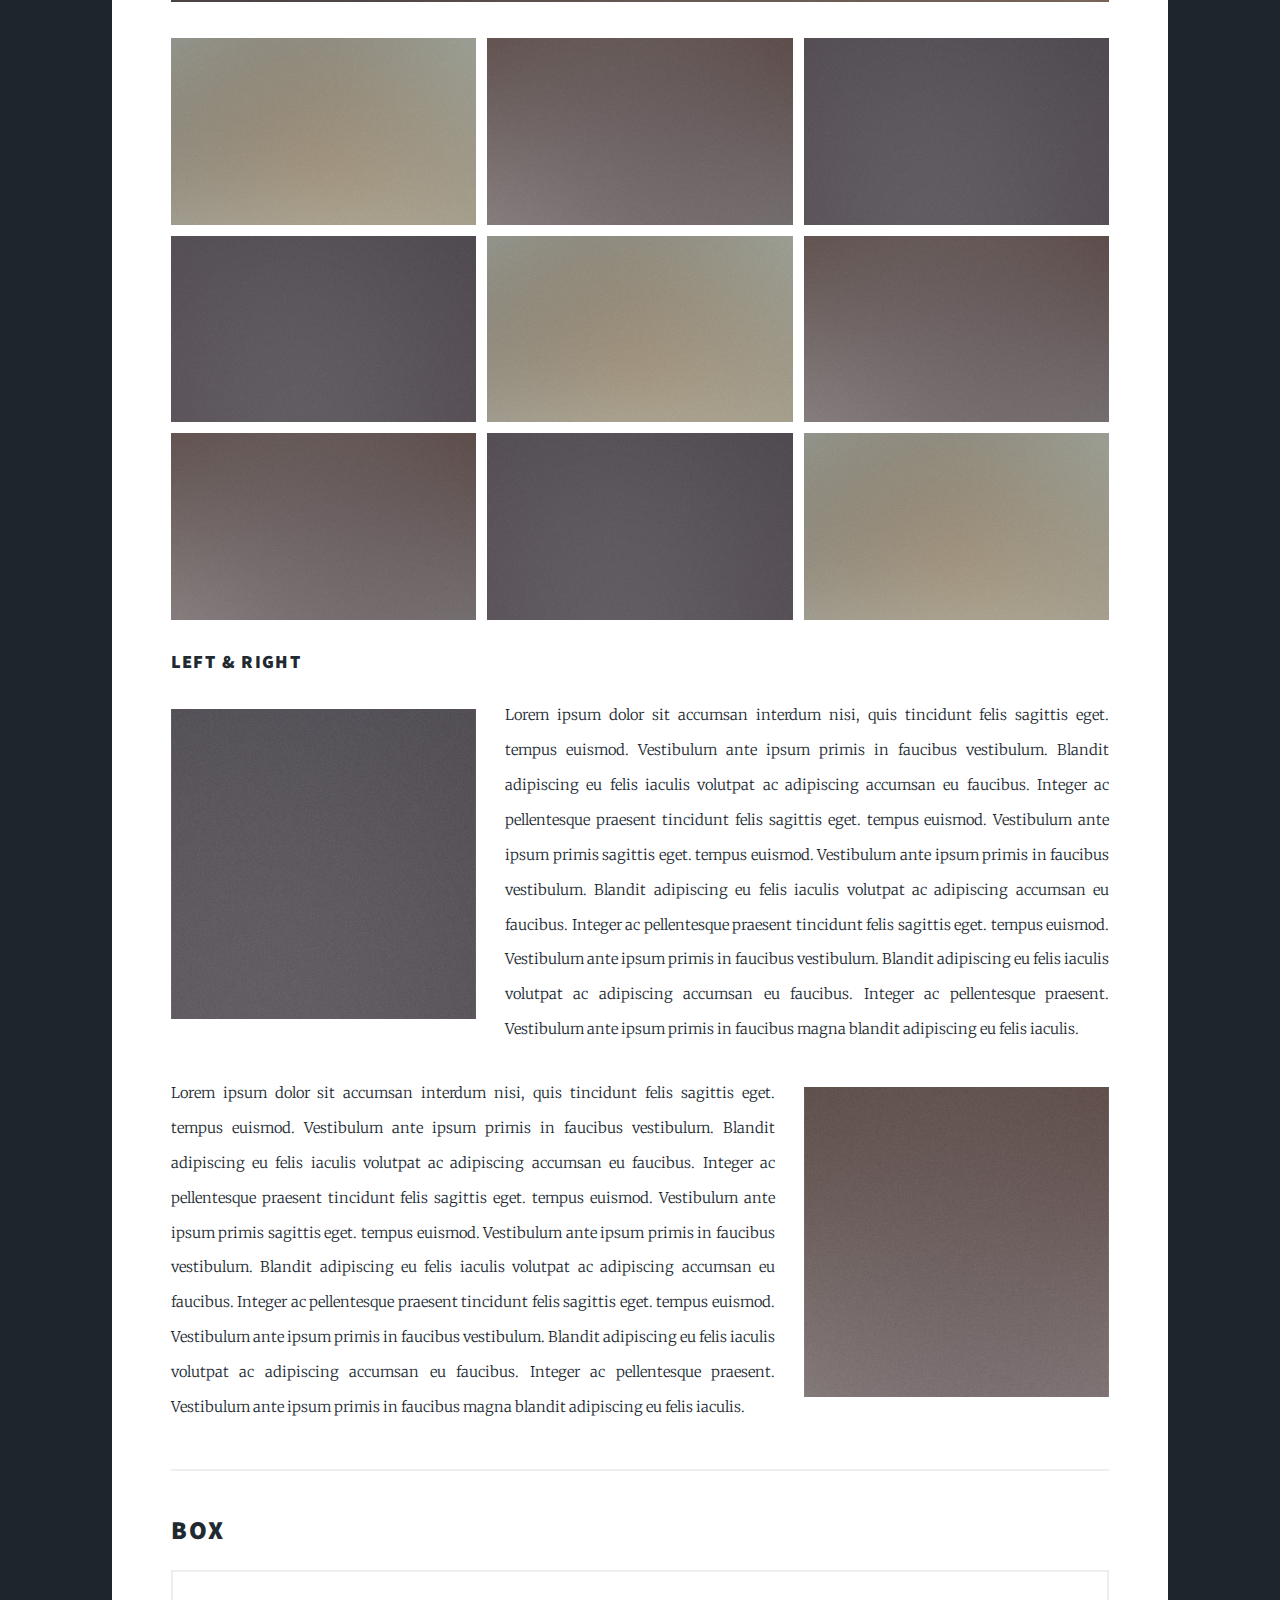
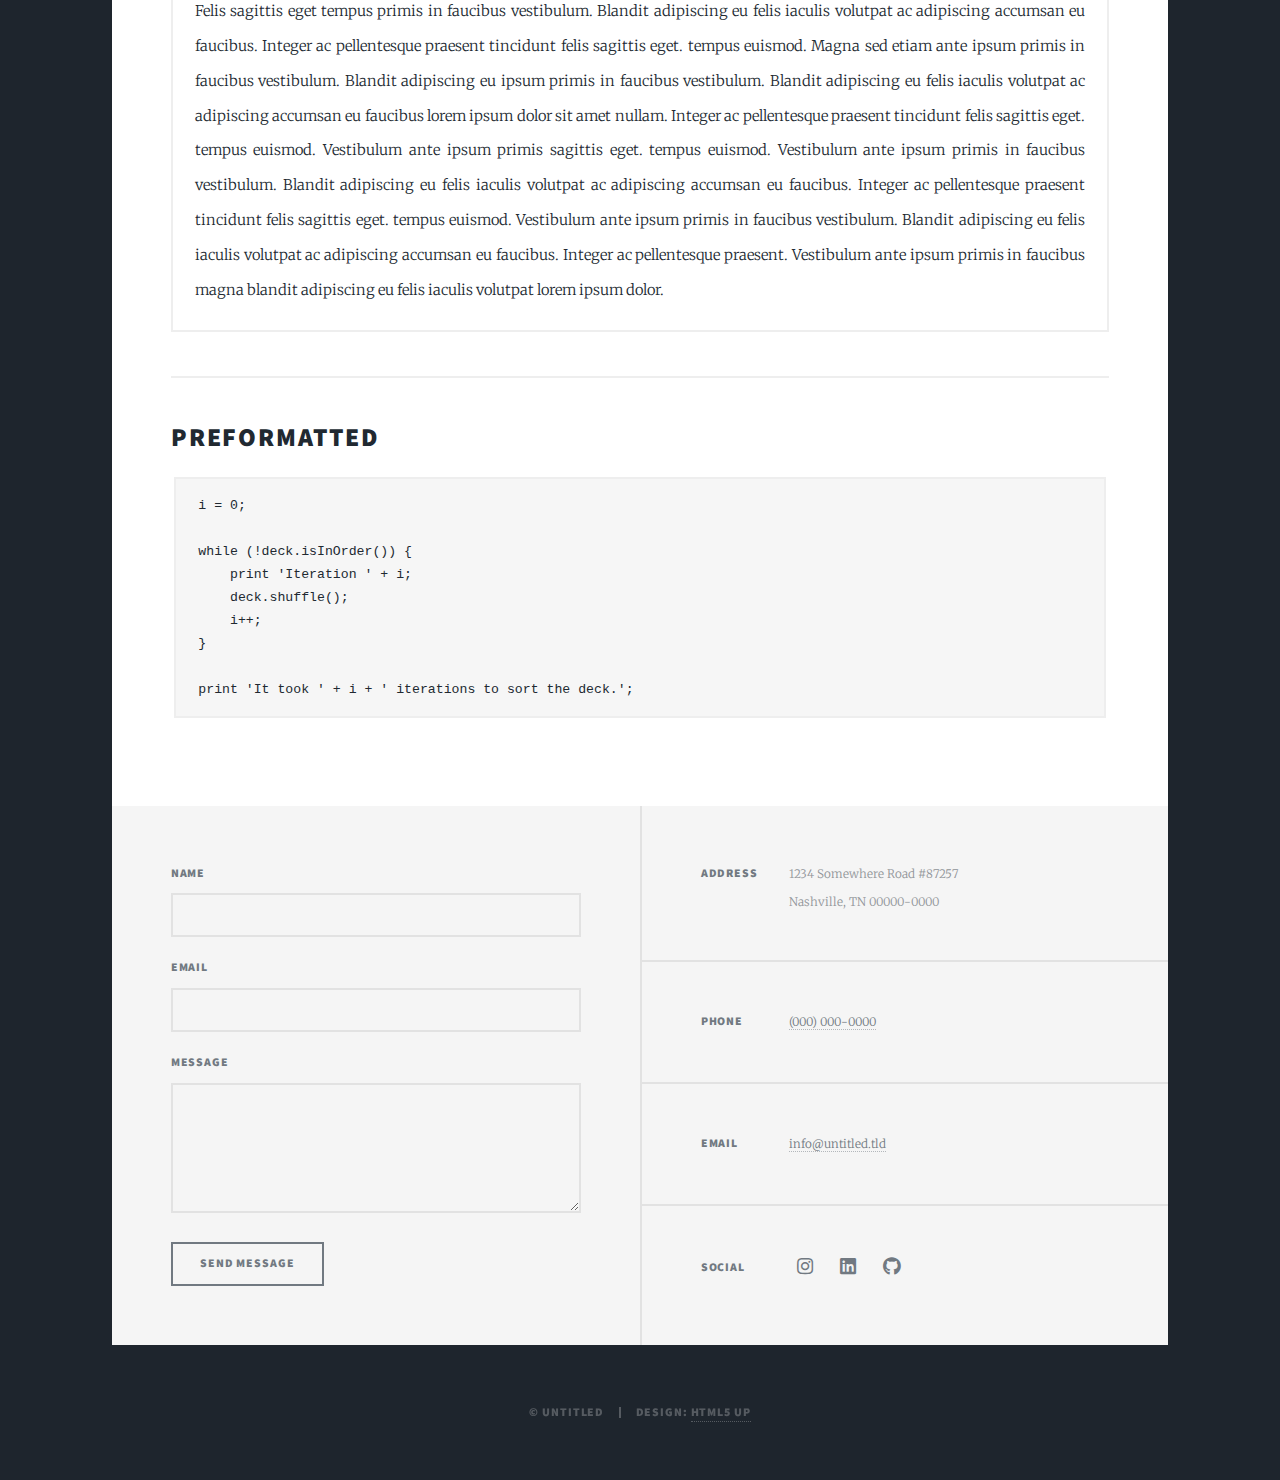
==== commit af0a0b79: "more features" ====
--- a/elements.html
+++ b/elements.html
@@ -29,10 +29,9 @@
 							
 							<li class="active"><a href="elements.html">My Work</a></li>
 						</ul>
-						<ul class="icons">
-							<li><a href="#" class="icon brands fa-twitter"><span class="label">Twitter</span></a></li>
-							<li><a href="#" class="icon brands fa-facebook-f"><span class="label">Facebook</span></a></li>
-							<li><a href="#" class="icon brands fa-instagram"><span class="label">Instagram</span></a></li>
+						<ul class="icons icons-right">
+							<li><a href="#" class="icon brands fa-instagram"><span class="label">Instagram</span></a href = "https://www.instagram.com/adithyadevi3/"></li>
+							<li><a href="#" class="icon brands fa-linkedin"><span class="label">LinkedIn</span></a href = "www.linkedin.com/in/adithya-devi"></li>
 							<li><a href="#" class="icon brands fa-github"><span class="label">GitHub</span></a></li>
 						</ul>
 					</nav>
@@ -468,11 +467,12 @@
 							</section>
 							<section>
 								<h3>Social</h3>
-								<ul class="icons alt">
-									<li><a href="#" class="icon brands alt fa-twitter"><span class="label">Twitter</span></a></li>
-									<li><a href="#" class="icon brands alt fa-facebook-f"><span class="label">Facebook</span></a></li>
-									<li><a href="#" class="icon brands alt fa-instagram"><span class="label">Instagram</span></a></li>
-									<li><a href="#" class="icon brands alt fa-github"><span class="label">GitHub</span></a></li>
+								<ul class="icons icons-right">
+									<li><a href="#" class="icon brands fa-instagram"><span class="label">Instagram</span></a href = "https://www.instagram.com/adithyadevi3/"></li>
+									<li><a href="#" class="icon brands fa-linkedin"><span class="label">LinkedIn</span></a href = "www.linkedin.com/in/adithya-devi"></li>
+									<li><a href="#" class="icon brands fa-github"><span class="label">GitHub</span></a></li>
+									<li><a href="#" class="icon brands fa-mail"><span class="label">Email</span></a href ="adevi.swe@gmail.com"></li>
+									
 								</ul>
 							</section>
 						</section>
